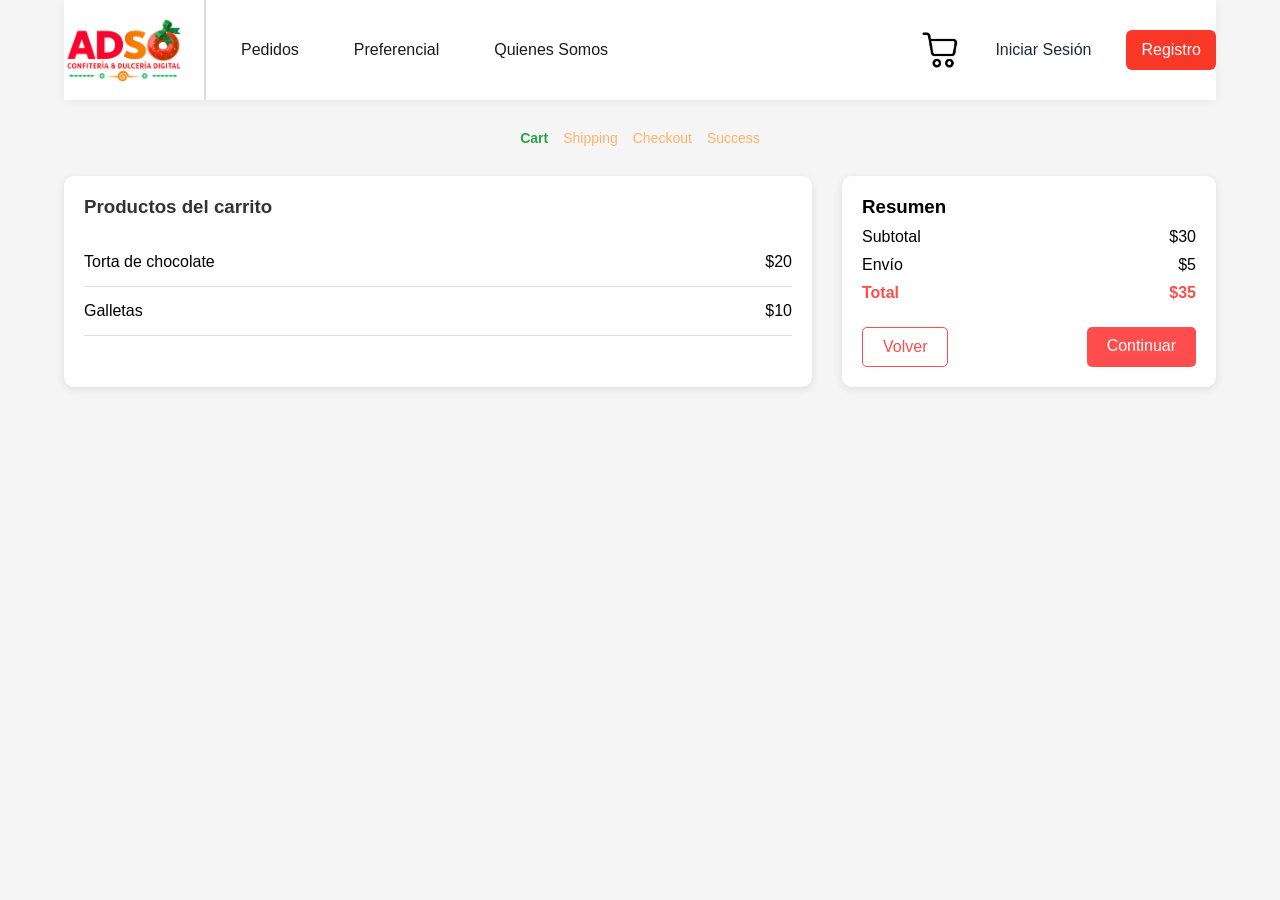
==== carrito.html @ fd770a29 "crear paginaas del carrito" ====
<!DOCTYPE html>
<html lang="es">
<head>
<meta charset="UTF-8">
<meta name="viewport" content="width=device-width, initial-scale=1.0">
<link rel="stylesheet" href="styles/styles.css">
<link rel="stylesheet" href="styles/carrito.css">
<title>Carrito</title>
</head>
<body>

<div class="container">

<header>
    <input type="checkbox" id="menu-toggle-checkbox" class="menu-toggle-checkbox">

    <div class="derecha header-left">
        <div class="logo">
            <a href="index.html"><img class="logo-img" src="./assets/logo sin fondo.png" alt="logo"></a>
        </div>
        <hr>
        <nav class="navegacion">
            <ul>
                <li class="activo"><a href="pedidos.html">Pedidos</a></li>
                <li class="activo"><a href="preferencial.html">Preferencial</a></li>
                <li class="activo"><a href="quienes-somos.html">Quienes Somos</a></li>
                <li class="mobile-only"><a href="inicio de session.html" class="sesion">Iniciar Sesión</a></li>
                <li class="mobile-only"><a href="registro.html" class="registro">Registro</a></li>
            </ul>
        </nav>
    </div>

    <div class="derecha header-right">
        <a href="carrito.html" class="carrito">
            <img class="carrito-img" src="./assets/dulceria/carro-de-la-compra 1.svg" alt="">
        </a>
        <a href="inicio de session.html" class="sesion desktop-only">Iniciar Sesión</a>
        <a href="registro.html" class="registro desktop-only">Registro</a>
        <label for="menu-toggle-checkbox" class="menu-toggle" aria-label="Abrir menú">
            <span class="bar"></span>
            <span class="bar"></span>
            <span class="bar"></span>
        </label>
    </div>
</header>

<div class="steps">
    <span class="step active">Cart</span>
    <span class="step">Shipping</span>
    <span class="step">Checkout</span>
    <span class="step">Success</span>
</div>

<div class="content">

<div class="left-box">
    <h3 class="section-title">Productos del carrito</h3>

    <div class="product">
        <span>Torta de chocolate</span>
        <span>$20</span>
    </div>

    <div class="product">
        <span>Galletas</span>
        <span>$10</span>
    </div>
</div>

<div class="right-box">
    <h3>Resumen</h3>

    <div class="summary">
        <p><span>Subtotal</span><span>$30</span></p>
        <p><span>Envío</span><span>$5</span></p>
        <p class="total"><span>Total</span><span>$35</span></p>
    </div>

    <div class="actions">
        <a href="index.html" class="btn back">Volver</a>
        <a href="compras.html" class="btn next">Continuar</a>
          
        
    </div>
</div>

</div>
</div>

</body>
</html>
---- styles/styles.css ----
:root {
    /* Paleta de colores armoniosa */
    --primary: #F93827;       /* Rojo vibrante confitería */
    --primary-hover: #e02f1f;
    --secondary: #16C47F;     /* Verde fresco */
    --secondary-hover: #12a369;
    --accent: #FF9D23;        /* Naranja cálido */
    --accent-hover: #e68a1d;
    --bg-main: #f8fafc;
    --bg-card: #ffffff;
    --text-main: #1e293b;     /* Slate 800 */
    --text-muted: #64748b;    /* Slate 500 */
    --border-color: #e2e8f0;
    
    /* Tipografías Premium */
    --font-heading: 'Outfit', sans-serif;
    --font-body: 'Inter', sans-serif;
    
    /* Sombras y transiciones */
    --shadow-sm: 0 1px 3px rgba(0,0,0,0.05), 0 1px 2px rgba(0,0,0,0.03);
    --shadow-md: 0 4px 6px -1px rgba(0,0,0,0.05), 0 2px 4px -1px rgba(0,0,0,0.03);
    --shadow-lg: 0 10px 15px -3px rgba(0,0,0,0.08), 0 4px 6px -2px rgba(0,0,0,0.04);
    --shadow-premium: 0 20px 25px -5px rgba(0, 0, 0, 0.05), 0 10px 10px -5px rgba(0, 0, 0, 0.02);
    --radius-sm: 6px;
    --radius-md: 10px;
    --radius-lg: 16px;
    --transition-smooth: all 0.3s cubic-bezier(0.4, 0, 0.2, 1);
}

* {
    margin: 0;
    padding: 0;
}

* {
    box-sizing: border-box;
    font-family: var(--font-body);
}

/*estilos generales del body*/
body {
    min-height: 100vh;
    background: #fff;
}

header {
    background: white;
    display: flex;
    justify-content: space-between;
    align-items: center;
    height: 100px;
    width: 100%;
    margin: 0;
    padding: 0 40px;
    box-shadow: 0 2px 10px rgba(0, 0, 0, 0.05);
    position: relative;
    top: 0;
    left: 0;
}

/*estilos para la parte derecha del header*/
.derecha {
    display: flex;
    align-items: center;
    gap: 20px;
}

/*estilos para la linea divisoria en la parte derecha del header*/
.derecha hr {
    height: 100px;
    border: 1px solid #ddd;
}

/*estilos para los enlaces en la parte derecha del header*/
.derecha a {
    text-decoration: none;
    color: #1a1a1a;
    font-weight: 400;
    font-size: 16px;
    height: 40px;
    display: flex;
    align-items: center;
}

.sesion {
    color: var(--text-main) !important;
    padding: 10px 15px;
    border-radius: var(--radius-sm);
    transition: var(--transition-smooth);
}

.sesion:hover {
    color: var(--secondary) !important;
    text-decoration: underline;
    text-decoration-color: var(--secondary);
}

/*estilos para el boton de registro*/
.registro {
    background: var(--primary);
    color: white !important;
    padding: 10px 15px;
    border-radius: var(--radius-sm);
    transition: var(--transition-smooth);
}

.registro:hover {
    background: var(--accent);
    transform: translateY(-1px);
    box-shadow: var(--shadow-sm);
}

/*estilos para la imagen del carrito de compras*/
.derecha a .carrito-img {
    width: 40px;
    height: 40px;
}

/*estilos para el contenedor del logo*/
.logo {
    width: 120px;
    max-width: 120px;
    height: auto;
}

/*estilos para la imagen del logo*/
.logo .logo-img {
    width: 100%;
    height: auto;
    display: block;
    object-fit: contain;
}

/*estilos para el contenedor de navegacion*/
nav ul {
    display: flex;
    list-style: none;
    gap: 20px;
}

.activo {
    padding: 5px 15px;
    border-radius: var(--radius-md);
    transition: var(--transition-smooth);
}

.activo:hover {
    background: var(--accent);
    text-decoration-color: var(--accent);
}

/*estilos para los enlaces de navegacion*/
nav a {
    text-decoration: none;
    color: var(--text-main);
    font-weight: 500;
    font-size: 16px;
    transition: var(--transition-smooth);
}

nav a:hover {
    color: var(--text-main);
}


/*estilos para el contenedor de categorias*/
.categoria {
    display: flex;
    width: 100%;
    justify-content: center;
    gap: 0;
}

/*estilos para los botones de categoria*/
.btn-categoria {
    flex: 1;
    text-align: center;
    text-decoration: none;
    color: #fff;
    font-size: 32px;
    font-weight: 700;
    font-family: var(--font-heading);
    padding: 24px;
    transition: var(--transition-smooth);
    position: relative;
    overflow: hidden;
}

/*estilos para la categoria de regal*/
.regalo {
    background: #ffffff;
    color: var(--secondary);
    /* border: 2px solid var(--secondary); */
}

.regalo:hover {
    background: var(--secondary);
    color: #ffffff;
}

/*estilos para la categoria de dulceria*/
.dulceria {
    background: var(--primary);
    color: #ffffff;
}

.dulceria:hover {
    background: var(--primary-hover);
}

/*estilos para el contenedor del banner*/
.slider {
    text-align: center;
    width: 100%;
    gap: 20px;
    overflow: hidden;
    position: relative;
}

.slides {
    display: flex;
    width: 300%;
    animation: rotar 18s ease-in-out infinite;
}

.slider img {
    width: 33.3333%;
    height: auto;
    max-height: 410px;
    display: block;
}

@keyframes rotar {
    0%, 28% {
        transform: translateX(0);
    }

    33%, 61% {
        transform: translateX(-33.3333%);
    }

    66%, 94% {
        transform: translateX(-66.6666%);
    }

    100% {
        transform: translateX(0);
    }
}
/*estilos para el titulo del banner*/
.slider h1 {
    color: #c2185b;
    margin-bottom: 10px;
}

/*estilos para la vitrina de productos y su contenedor principal*/
.vitrina-productos {
    display: flex;
    flex-wrap: wrap;
    gap: 20px;
    width: 100%;
    max-width: none;
    min-width: 0;
    margin: 0 auto;
    padding: 20px 40px;
    background: #fff;
    box-sizing: border-box;
}

.filtrado {
    flex: 0 0 280px;
}

.productos {
    flex: 1 1 0;
}

/*estilos para la barra lateral de filtros y el contenedor de filtrado*/
.barra-lateral-filtros,
.filtrado {
    width: auto;
    min-width: 280px;
    max-width: 280px;
    background-color: var(--bg-card);
    padding: 24px;
    border-radius: var(--radius-lg);
    box-shadow: var(--shadow-sm);
    border: 1px solid var(--border-color);
    transition: var(--transition-smooth);
}

/*estilos para cada seccion de filtros en la barra lateral*/
.seccion-filtro {
    margin-bottom: 20px;
}

.seccion-filtro:last-child {
    margin-bottom: 0;
}

/*estilos para el encabezado de cada seccion de filtros*/
.encabezado-filtro {
    display: flex;
    justify-content: space-between;
    align-items: center;
    margin-bottom: 15px;
    cursor: pointer;
    user-select: none;
    transition: var(--transition-smooth);
}

.encabezado-filtro:hover {
    color: var(--secondary);
}

/*estilos para el titulo de cada seccion de filtros*/
.encabezado-filtro h3 {
    font-family: var(--font-heading);
    font-size: 0.9rem;
    font-weight: 700;
    text-transform: uppercase;
    letter-spacing: 0.05em;
    color: var(--text-main);
    margin: 0;
    transition: var(--transition-smooth);
}

.encabezado-filtro:hover h3 {
    color: var(--secondary);
}

/*estilos para el icono de flecha en el encabezado de cada seccion de filtros*/
.icono-flecha {
    font-size: 0.9rem;
    color: var(--text-muted);
    transition: transform 0.3s cubic-bezier(0.4, 0, 0.2, 1);
}

/*estilos para el contenedor de cada seccion de filtros*/
.caja-busqueda {
    position: relative;
    margin-bottom: 18px;
    width: 100%;
}

/*estilos para la caja de busqueda en cada seccion de filtros*/
.caja-busqueda input {
    width: 100%;
    padding: 10px 38px 10px 14px;
    border: 1px solid var(--border-color);
    border-radius: var(--radius-md);
    background-color: var(--bg-main);
    font-size: 0.9rem;
    color: var(--text-main);
    outline: none;
    transition: var(--transition-smooth);
}

.caja-busqueda input:focus {
    border-color: var(--secondary);
    background-color: #ffffff;
    box-shadow: 0 0 0 3px rgba(22, 196, 127, 0.15);
}

/*estilos para el placeholder de la caja de busqueda*/
.caja-busqueda ::placeholder {
    color: var(--text-muted);
    opacity: 0.7;
}

/*estilos para el icono de busqueda dentro de la caja de busqueda*/
.icono-buscar {
    position: absolute;
    right: 12px;
    top: 50%;
    transform: translateY(-50%);
    width: 18px;
    height: 18px;
    color: var(--text-muted);
    pointer-events: none;
    transition: var(--transition-smooth);
    display: flex;
    align-items: center;
    justify-content: center;
}

.caja-busqueda input:focus ~ .icono-buscar {
    color: var(--secondary);
}

.search-svg {
    width: 100%;
    height: 100%;
    fill: currentColor;
}

/*estilos para la lista de filtros en cada seccion de filtros*/
.lista-filtros {
    list-style: none;
    padding: 0;
    margin: 0;
    display: flex;
    flex-direction: column;
    gap: 8px;
}

/*estilos para cada item de filtro en la lista*/
.lista-filtros li {
    margin-bottom: 0;
}

/*contenedor de cada filtro con radio button, punto de color y texto*/
.contenedor-radio {
    display: flex;
    align-items: center;
    width: 100%;
    padding: 8px 10px;
    border-radius: var(--radius-sm);
    cursor: pointer;
    font-size: 0.9rem;
    color: var(--text-main);
    user-select: none;
    transition: var(--transition-smooth);
}

.contenedor-radio:hover:not(.deshabilitado) {
    background-color: var(--bg-main);
    color: var(--secondary);
    transform: translateX(4px);
}

/*ocultar los radio buttons originales*/
.contenedor-radio input {
    display: none;
}

/*estilos para el punto de color en cada filtro*/
.punto-color {
    width: 12px;
    height: 12px;
    border-radius: 50%;
    margin-right: 12px;
    flex-shrink: 0;
    display: inline-block;
    transition: var(--transition-smooth);
    border: 2px solid transparent;
}

/*estilos de puntos de color para cada marca*/
.punto-todas { background-color: var(--secondary); }
.punto-colombina { background-color: #c4b5a4; }
.punto-jet { background-color: #bcaba0; }
.punto-yupis { background-color: #a3b8b0; }
.punto-ferrero { background-color: #c4b6a5; }
.punto-ramo { background-color: #cbb4b0; }

/*estilos para el texto de cada filtro*/
.texto-etiqueta {
    flex-grow: 1;
    display: flex;
    align-items: center;
    justify-content: space-between;
    font-weight: 500;
}

/*estilos para el contador de productos en cada filtro*/
.contador {
    background-color: var(--bg-main);
    color: var(--text-muted);
    font-size: 0.75rem;
    font-weight: 600;
    padding: 2px 8px;
    border-radius: 20px;
    transition: var(--transition-smooth);
    margin-left: 8px;
}

.contenedor-radio:hover:not(.deshabilitado) .contador {
    background-color: rgba(22, 196, 127, 0.1);
    color: var(--secondary);
}

/*estilos para el punto de color cuando el filtro esta seleccionado*/
.contenedor-radio input:checked + .punto-color {
    transform: scale(1.2);
    box-shadow: 0 0 0 2px var(--bg-card), 0 0 0 4px currentColor;
}

/*estilos para el contenedor del filtro cuando esta deshabilitado*/
.contenedor-radio.deshabilitado {
    color: var(--text-muted);
    opacity: 0.45;
    cursor: not-allowed;
}

/*estilos para el enlace de ver mas en cada seccion de filtros*/
.ver-mas {
    display: inline-block;
    font-size: 0.8rem;
    font-weight: 600;
    color: var(--text-muted);
    text-decoration: none;
    margin-top: 10px;
    padding-left: 10px;
    transition: var(--transition-smooth);
}

.ver-mas:hover {
    color: var(--secondary);
    text-decoration: underline;
}

/*estilos para la linea divisoria entre secciones de filtros*/
.linea-divisoria {
    border: 0;
    border-top: 1px solid var(--border-color);
    margin: 20px 0;
}

.contenedor-rango {
    padding: 8px 0;
    display: flex;
    flex-direction: column;
    gap: 12px;
}

/*estilos para el deslizador de rango de precio*/
.deslizador {
    -webkit-appearance: none;
    appearance: none;
    width: 100%;
    height: 6px;
    border-radius: 10px;
    background: var(--border-color);
    outline: none;
    cursor: pointer;
    transition: background 0.3s ease;
}

/*estilos para el color del fondo del deslizador segun el tema*/
.tema-verde .deslizador {
    background: linear-gradient(to right, var(--secondary) 0%, var(--secondary) 50%, var(--border-color) 50%, var(--border-color) 100%);
}

/*estilos para el color del fondo del deslizador segun el tema*/
.tema-naranja .deslizador {
    background: linear-gradient(to right, var(--accent) 0%, var(--accent) 50%, var(--border-color) 50%, var(--border-color) 100%);
}

/*estilos para el thumb del deslizador*/
.deslizador::-webkit-slider-thumb {
    -webkit-appearance: none;
    appearance: none;
    width: 18px;
    height: 18px;
    border-radius: 50%;
    border: 3px solid #ffffff;
    box-shadow: var(--shadow-md);
    cursor: pointer;
    transition: var(--transition-smooth);
}

/*estilos para el color del thumb del deslizador segun el tema*/
.tema-verde .deslizador::-webkit-slider-thumb {
    background-color: var(--secondary);
}

.tema-naranja .deslizador::-webkit-slider-thumb {
    background-color: var(--accent);
}

.deslizador::-webkit-slider-thumb:hover {
    transform: scale(1.25);
    box-shadow: var(--shadow-lg);
}

/*estilos para mostrar las etiquetas del rango de precio*/
.etiquetas-rango {
    display: flex;
    justify-content: space-between;
    align-items: center;
    font-size: 0.8rem;
    font-weight: 600;
    color: var(--text-muted);
}

/*estilos para mostrar el valor actual del rango de precio*/
.etiquetas-rango .valor-actual {
    font-size: 0.85rem;
    font-weight: 700;
    padding: 3px 10px;
    border-radius: 20px;
    box-shadow: var(--shadow-sm);
    transition: var(--transition-smooth);
}

/*estilos para el color del valor actual del rango de precio segun el tema*/
.tema-verde .valor-actual {
    background-color: rgba(22, 196, 127, 0.1);
    color: var(--secondary);
}

.tema-naranja .valor-actual {
    background-color: rgba(255, 157, 35, 0.1);
    color: var(--accent);
}

/*contenedor de productos en la vitrina*/
.productos {
    flex: 1;
    min-width: 0;
    width: 100%;
    display: grid;
    grid-template-columns: repeat(3, 1fr);
    gap: 20px;
    padding: 0;
    grid-auto-rows: auto;
    transition: all 0.3s ease;
}

.card-img {
    transition: all 0.3s ease;

}

.card {
    border: 1px solid var(--border-color);
    padding: 20px;
    text-align: center;
    border-radius: var(--radius-md);
    background: var(--bg-card);
    box-sizing: border-box;
    transition: var(--transition-smooth);
    box-shadow: var(--shadow-sm);
}

.card:hover {
    transform: translateY(-5px);
    box-shadow: var(--shadow-lg);
    border-color: var(--primary);
}

.card:hover .agregar-carrito {
    width: 120px;
}

/*contenedor de informacion y boton de agregar al carrito en cada producto*/
.card .items {
    display: flex;
    flex-direction: row;
    justify-content: space-between;
    font-family: 'inter', sans-serif;
}

/*contenedor del boton de agregar al carrito en cada producto*/
.items .agregar-carrito {
    display: flex;
    justify-content: center;
    align-items: center;
}

/*estilos del icono de agregar al carrito en cada producto*/
.items .agregar-carrito .icono {
    filter: brightness(0) invert(1);
    width: 32px;
    height: 32px;
}

/*contenedor de la parte superior de cada producto*/
.top {
    display: flex;
    flex-direction: column;
    align-items: start;
}

/* Contenedor de imágenes apiladas */
.imgs {
    position: relative;
    width: 100%;
    height: 150px;
    margin-bottom: 15px;
    display: flex;
    justify-content: center;
    align-items: center;
}

/*estilos de imagen del producto en cada tarjeta*/
.card .card-img,
.card .card-img-left,
.card .card-img-right {
    position: absolute;
    width: 100% !important;
    max-width: 100%;
    height: 100% !important;
    object-fit: contain;
    transition: var(--transition-smooth);
}

.card-img {
    z-index: 2;
}

.card-img-left {
    z-index: 1;
    opacity: 0;
    transform: translateX(0) scale(0.9) rotate(0deg);
}

.card-img-right {
    z-index: 1;
    opacity: 0;
    transform: translateX(0) scale(0.9) rotate(0deg);
}

/* Efecto hover: las imágenes de los lados se abren sutilmente por debajo */
.card:hover .card-img-left {
    opacity: 0.6;
    transform: translateX(-18px) translateY(2px) scale(0.92) rotate(-12deg);
}

.card:hover .card-img-right {
    opacity: 0.6;
    transform: translateX(18px) translateY(2px) scale(0.92) rotate(12deg);
}

.card:hover .card-img {
    transform: scale(1.05);
}

/*contenedor del pie de cada producto*/
.card-footer {
    display: flex;
    justify-content: space-between;
    align-items: flex-end;
    margin-top: 10px;
}

/*contenedor de informacion del producto*/
.card-info {
    display: flex;
    flex-direction: column;
    gap: 10px;
}

/*estilos del titulo del producto*/
.card-title {
    font-size: 20px;
    color: #333;
    font-weight: normal;
    margin: 0;
}

/*estilos del precio del producto*/
.card-price {
    font-size: 24px;
    font-weight: bold;
    color: #1a1a1a;
    margin: 0;
}

/*estilos del boton de agregar al carrito*/
.card .agregar-carrito {
    background: var(--secondary);
    color: white;
    border: none;
    width: 48px;
    height: 48px;
    border-radius: var(--radius-sm);
    cursor: pointer;
    display: flex;
    justify-content: center;
    align-items: center;
    transition: var(--transition-smooth);
}

/*efecto hover en boton de agregar al carrito*/
.card .agregar-carrito:hover {
    background: var(--secondary-hover);
}

/*estilos del icono de agregar al carrito*/
.card .agregar-carrito i {
    font-size: 20px;
}

/*estilos del contenedor de promocion*/
.promo {
    width: 100%;
    padding: 20px;
}

/*estilos de imagenes de promocion*/
.promo .promo-img {
    width: 100%;
    border-radius: 10px;
}

/*estilos del footer*/
footer {
    background: #f2f2f2;
    text-align: center;
    padding: 20px;
    margin-top: 20px;
}

/*estilos de la linea divisoria*/
hr {
    border: none;
    border: 1px solid #ce3d08;
    margin: 20px 0;
}

/*estilos del contenedor de videos de producto */
.video-radio {
    display: none !important;
}

.videos-producto {
    display: flex;
    width: 100%;
    justify-content: center;
    gap: 20px;
    padding: 20px 0;
}

.tarjeta-videos {
    width: 100%;
    aspect-ratio: 16 / 9;
    background-color: #000;
    box-shadow: var(--shadow-lg);
    overflow: hidden;
}

.tarjeta-videos video {
    display: none;
    width: 100%;
    height: 100%;
    object-fit: cover;
}

/* Conmutación de videos usando radio buttons */
#video-select-bombon:checked ~ .videos-producto #video-bombon,
#video-select-gomita:checked ~ .videos-producto #video-gomita,
#video-select-paleta:checked ~ .videos-producto #video-paleta {
    display: block;
}

/*estilos del contenedor de imagenes de video*/
.imagenes-de-video {
    display: flex;
    flex-direction: row;
    justify-content: center;
    gap: 20px;
    padding: 20px 40px;
}

.imagenes-de-video label {
    flex: 1;
    cursor: pointer;
    position: relative;
    display: block;
    overflow: hidden;
    border-radius: 24px;
}

/*estilos de imagenes de video*/
.imagenes-de-video label img {
    width: 100%;
    height: 250px;
    object-fit: cover;
    border-radius: 24px;
    transition: var(--transition-smooth);
}

.imagenes-de-video label:hover img {
    transform: scale(1.03);
}

/* Indicador de play (botón gris) */
.btn-play-indicator {
    position: absolute;
    bottom: 12px;
    right: 12px;
    background-color: rgba(50, 50, 50, 0.85); /* Gris oscuro neutro */
    color: #ffffff;
    width: 38px;
    height: 38px;
    border-radius: 50%;
    display: flex;
    align-items: center;
    justify-content: center;
    opacity: 0;
    transform: scale(0.7);
    pointer-events: none;
    transition: all 0.3s cubic-bezier(0.4, 0, 0.2, 1);
    box-shadow: 0 4px 10px rgba(0, 0, 0, 0.25);
    z-index: 10;
}

.btn-play-indicator .play-svg {
    width: 18px;
    height: 18px;
    fill: currentColor;
    margin-left: 2px; /* Ajuste visual para centrar el triángulo */
}

/* Indicador de título (texto blanco abajo centrado) */
.video-title-indicator {
    position: absolute;
    bottom: 16px;
    left: 50%;
    transform: translate(-50%, 10px) scale(0.9);
    color: #ffffff;
    font-family: var(--font-heading);
    font-size: 2.4rem;
    font-weight: 700;
    text-shadow: 0 2px 4px rgba(0, 0, 0, 0.6);
    opacity: 0;
    pointer-events: none;
    transition: all 0.3s cubic-bezier(0.4, 0, 0.2, 1);
    z-index: 10;
}

/* Mostrar indicador de play, título e imagen con sombra en la miniatura seleccionada */
#video-select-bombon:checked ~ .imagenes-de-video label[for="video-select-bombon"] .btn-play-indicator,
#video-select-gomita:checked ~ .imagenes-de-video label[for="video-select-gomita"] .btn-play-indicator,
#video-select-paleta:checked ~ .imagenes-de-video label[for="video-select-paleta"] .btn-play-indicator {
    opacity: 1;
    transform: scale(1);
}

#video-select-bombon:checked ~ .imagenes-de-video label[for="video-select-bombon"] .video-title-indicator,
#video-select-gomita:checked ~ .imagenes-de-video label[for="video-select-gomita"] .video-title-indicator,
#video-select-paleta:checked ~ .imagenes-de-video label[for="video-select-paleta"] .video-title-indicator {
    opacity: 1;
    transform: translate(-50%, 0) scale(1);
}

#video-select-bombon:checked ~ .imagenes-de-video label[for="video-select-bombon"] img,
#video-select-gomita:checked ~ .imagenes-de-video label[for="video-select-gomita"] img,
#video-select-paleta:checked ~ .imagenes-de-video label[for="video-select-paleta"] img {
    transform: scale(1.03);
    box-shadow: var(--shadow-md);
}

/*estilos generales para todo el sitio*/
* {
    margin: 0;
    padding: 0;
    box-sizing: border-box;
    font-family: 'Segoe UI', Tahoma, Geneva, Verdana, sans-serif;
}

/*estilos generales del body*/
body {
    background-color: #f4f6f9;
    display: block;
    padding: 0;
    margin: 0;
}

/*estilos del contenedor principal de productos*/
.product-container {
    background-color: var(--bg-card);
    width: auto;
    max-width: none;
    margin: 40px;
    border-radius: var(--radius-lg);
    box-shadow: var(--shadow-md);
    padding: 30px;
    border: 1px solid var(--border-color);
}

/*estilos de cada producto en la lista*/
.product-item {
    display: flex;
    align-items: center;
    padding: 20px 15px;
    border-bottom: 1px solid var(--border-color);
    transition: var(--transition-smooth);
}

.product-item:hover {
    background: #b3ecdb; /* Verde pastel suave */
    padding-left: 20px;
    padding-right: 20px;
    border-radius: var(--radius-md);
}

/* eliminar borde inferior del ultimo producto*/
.product-item:last-child {
    border-bottom: none;
}

/*estilos de imagen del producto*/
.product-img {
    width: 80px;
    height: 80px;
    object-fit: contain;
    margin-right: 20px;
    background: var(--bg-main);
    border-radius: var(--radius-sm);
    padding: 8px;
    border: 1px solid var(--border-color);
    transition: var(--transition-smooth);
}

.product-item:hover .product-img {
    transform: scale(1.05);
    border-color: var(--primary);
}

/*contenedor de detalles del producto*/
.product-details {
    flex-grow: 1;
}

/*estilos del titulo del producto*/
.product-title {
    font-size: 1.15rem;
    font-weight: 700;
    color: var(--text-main);
    margin-bottom: 4px;
    font-family: var(--font-heading);
}

/*estilos de informacion adicional del producto*/
.product-info {
    font-size: 0.9rem;
    color: var(--text-muted);
    margin-bottom: 2px;
}

/*estilos del precio por unidad*/
.price-per-unit {
    margin-top: 4px;
}

/*contenedor de acciones del producto*/
.product-actions {
    display: flex;
    flex-direction: column;
    align-items: flex-end;
    justify-content: space-between;
    height: 80px;
}

/*estilos del precio del producto*/
.product-price {
    font-size: 1.25rem;
    font-weight: 500;
    color: var(--text-main);
}

/*estilos del boton de comprar*/
.btn-buy {
    background-color: #d6d6d6; /* Negro neutro */
    color: rgb(56, 56, 56);
    border: none;
    padding: 8px 18px;
    border-radius: var(--radius-sm);
    font-size: 0.9rem;
    font-weight: 600;
    cursor: pointer;
    display: flex;
    align-items: center;
    gap: 8px;
    transition: var(--transition-smooth);
}

/*efecto hover en boton de comprar*/
.btn-buy:hover {
    background-color: #c5c5c5; /* Gris oscuro neutro */
    transform: translateX(3px);
}

.btn-buy .arrow {
    transition: transform 0.2s ease;
}

.btn-buy:hover .arrow {
    transform: translateX(2px);
}

/*estilos de la flecha del boton de scroll top*/
.arrow {
    font-size: 1.1rem;
    line-height: 1;
}

/*estilos de la linea divisoria*/
hr {
    border: none;
    border: 1px solid #ce3d08;
    margin: 20px 0;
}

/*estilos del footer*/
.main-footer {
    background-color: #ffffff;
    padding: 60px 40px 30px 40px;
    font-family: 'Segoe UI', Roboto, sans-serif;
    border-top: 1px solid #f0f0f0;
    position: relative;
    display: flex;
    flex-direction: row;
}

/*contenedor del footer*/
.footer-container {
    display: grid;
    grid-template-columns: repeat(7, 1fr);
    gap: 40px;
    width: 100%;
    max-width: none;
    margin: 0;
}

/*estilos de columnas del footer*/
.footer-column {
    display: flex;
    flex-direction: column;
}

/*imagen del logo*/
.footer-logo img {
    width: 100%;
    max-width: 180px;
    height: auto;
}

.footer-map {
    grid-column: span 3;
}

/*mapa de ubicacion*/
.footer-map img {
    width: 100%;
    height: 300px;
    object-fit: cover;
    border-radius: var(--radius-md);
    box-shadow: var(--shadow-sm);
}

/*informacion de contacto*/
.footer-info {
    align-items: flex-start;
    grid-column: span 2;
    margin-left: 10%;
}

/*informacion de contacto*/
.footer-nav ul {
    display: block;
    list-style: none;
    padding: 0;
    margin: 0 0 25px 0;
}

/*enlaces de contacto*/
.footer-nav li {
    display: block;
    margin-bottom: 12px;
}

/*estilos de enlaces de contacto*/
.footer-nav a {
    text-decoration: none;
    color: #555555;
    font-size: 1rem;
    transition: var(--transition-smooth);
    display: inline-block;
}

/*efecto hover en enlaces de contacto*/
.footer-nav a:hover {
    color: #000000;
    transform: translateX(4px);
}

/*estilos de redes sociales*/
.footer-socials {
    display: flex;
    gap: 12px;
    margin-bottom: 25px;
}

/*estilos de iconos de redes sociales*/
.social-icon img {
    width: 36px;
    height: 36px;
    object-fit: contain;
    transition: var(--transition-smooth);
}

/*efecto hover en iconos de redes sociales*/
.social-icon:hover img {
    transform: translateY(-4px) scale(1.1);
}

/*estilos de copyright*/
.footer-copyright {
    font-size: 0.88rem;
    color: #777777;
}

/*estilos del boton de scroll top*/
.btn-scroll-top {
    width: 60px;
    height: 60px;
    background-color: var(--secondary);
    border-radius: 50%;
    display: flex;
    justify-content: center;
    align-items: center;
    box-shadow: var(--shadow-md);
    text-decoration: none;
    transition: var(--transition-smooth);
    margin-left: auto;
    align-self: flex-end;
}

/*efecto hover en boton de scroll top*/
.btn-scroll-top:hover {
    background-color: var(--secondary-hover);
    transform: translateY(-5px);
    box-shadow: var(--shadow-lg);
}

/*estilos de la flecha del boton de scroll top*/
.arrow-up {
    color: #ffffff;
    font-size: 1.6rem;
    font-weight: bold;
}

/*estilos globales para imágenes fluidas y tarjetas móviles*/
.card-img {
    width: 100% !important;
    height: 150px !important;
    object-fit: contain;
}

.img-video {
    width: 100%;
    height: 200px;
    object-fit: cover;
    border-radius: 10px;
}

.mobile-only {
    display: none !important;
}

.menu-toggle-checkbox,
.filter-checkbox {
    display: none !important;
}

.menu-toggle {
    display: none;
}

/*estilos responsivos para pantallas pequeñas*/
@media (max-width: 1024px) {
    /* Liberar ancho en cabecera */
    header {
        padding: 0 20px;
    }
    
    .derecha {
        gap: 15px;
    }
    
    nav ul {
        gap: 15px;
    }
    
    .sesion, .registro {
        padding: 8px 12px;
        font-size: 15px;
    }

    /* Liberar ancho en vitrina */
    .vitrina-productos {
        padding: 20px 15px;
        gap: 15px;
    }

    /* Reducir aside para dar más espacio a productos */
    .filtrado {
        flex: 0 0 156px;
        min-width: 240px;
        max-width: 240px;
        padding: 16px;
    }

    /* Productos en dos columnas */
    .productos {
        grid-template-columns: repeat(2, 1fr);
        gap: 15px;
    }

    /* Ajustar tamaño de tarjetas e imágenes */
    .card {
        padding: 15px;
    }

    .imgs {
        height: 130px;
    }

    .card-img,
    .card-img-left,
    .card-img-right {
        height: 130px !important;
    }

    /* Ajustar miniaturas de video */
    .videos-producto {
        padding: 20px 15px;
    }

    .imagenes-de-video {
        padding: 20px 15px;
        gap: 12px;
    }

    .imagenes-de-video label {
        max-width: 220px;
    }

    .imagenes-de-video label img {
        height: 120px;
    }

    /* Footer adaptado */
    .footer-container {
        grid-template-columns: 1fr;
        gap: 30px;
        text-align: center;
    }
    
    .footer-column {
        align-items: center;
    }
    
    .footer-map {
        grid-column: span 1;
    }
    
    .footer-info {
        grid-column: span 1;
        margin-left: 0;
        align-items: center;
    }
    
    .footer-socials {
        justify-content: center;
    }
}

@media (max-width: 768px) {
    header {
        height: auto;
        padding: 15px 20px;
        flex-wrap: nowrap;
        justify-content: space-between;
    }
    
    .header-left {
        width: auto;
    }
    
    .header-left hr {
        display: none;
    }
    
    .logo {
        width: 100px;
        height: 50px;
    }
    
    .desktop-only {
        display: none !important;
    }
    
    .mobile-only {
        display: block !important;
    }
    
    .menu-toggle {
        display: flex;
        flex-direction: column;
        justify-content: space-between;
        width: 26px;
        height: 18px;
        background: transparent;
        border: none;
        cursor: pointer;
        padding: 0;
        z-index: 1001;
    }
    
    .menu-toggle .bar {
        width: 100%;
        height: 3px;
        background-color: #1a1a1a;
        border-radius: 2px;
        transition: all 0.3s ease;
    }
    
    /* Animación del botón hamburguesa usando el checkbox hack */
    .menu-toggle-checkbox:checked ~ .header-right .menu-toggle .bar:nth-child(1) {
        transform: translateY(7px) rotate(45deg);
    }
    
    .menu-toggle-checkbox:checked ~ .header-right .menu-toggle .bar:nth-child(2) {
        opacity: 0;
    }
    
    .menu-toggle-checkbox:checked ~ .header-right .menu-toggle .bar:nth-child(3) {
        transform: translateY(-8px) rotate(-45deg);
    }
    
    /* Menú de navegación desplegable móvil */
    .navegacion {
        position: absolute;
        top: 100%;
        left: 0;
        width: 100%;
        background: #ffffff;
        box-shadow: 0 10px 15px rgba(0, 0, 0, 0.05);
        display: none;
        padding: 20px;
        z-index: 1000;
        border-top: 1px solid #eee;
    }
    
    /* Mostrar navegación desplegable al marcar el checkbox */
    .menu-toggle-checkbox:checked ~ .header-left .navegacion {
        display: block !important;
        animation: slideDown 0.3s ease forwards;
    }
    
    nav ul {
        flex-direction: column;
        align-items: stretch;
        gap: 15px;
        width: 100%;
    }
    
    nav ul li {
        width: 100%;
        text-align: center;
        padding: 0;
    }
    
    nav ul li a {
        display: block;
        padding: 8px;
        font-size: 18px;
        width: 100%;
    }
    
    .mobile-only .sesion {
        border: 1px solid #ddd;
        border-radius: 5px;
        padding: 10px;
        justify-content: center;
        margin-top: 10px;
    }
    
    .mobile-only .registro {
        background: #F93827;
        color: white !important;
        border-radius: 5px;
        padding: 10px;
        justify-content: center;
        margin-top: 10px;
    }
    
    /* Categorías */
    .btn-categoria {
        font-size: 20px;
        padding: 12px 10px;
    }

    /* Vitrina y Filtros */
    .vitrina-productos {
        flex-direction: column;
        padding: 15px;
    }
    
    .filtrado {
        width: 100%;
        max-width: 100%;
        min-width: 100%;
        border: none;
        box-shadow: none;
        background-color: transparent;
        padding: 10px 0;
    }
    
    /* Filtros Colapsables usando el checkbox hack */
    .seccion-filtro .filter-content {
        display: none;
    }
    
    .seccion-filtro .icono-flecha {
        display: inline-block;
        transform: rotate(-90deg);
        transition: transform 0.3s ease;
    }
    
    /* Expandir contenido al marcar el checkbox */
    .filter-checkbox:checked ~ .filter-content {
        display: block !important;
    }
    
    /* Rotar la flecha al marcar el checkbox */
    .filter-checkbox:checked ~ .encabezado-filtro .icono-flecha {
        transform: rotate(0deg);
    }
    
    .linea-divisoria {
        margin: 10px 0;
    }
    
    /* Contenedor de Videos */
    .imagenes-de-video {
        flex-direction: column;
        align-items: center;
        padding: 20px;
        gap: 15px;
    }
    
    .imagenes-de-video label {
        width: 100%;
        max-width: 400px;
    }
    
    .imagenes-de-video label img {
        width: 100%;
        max-width: 100%;
        height: 180px;
    }
    
    /* Lista de Productos */
    .product-container {
        margin: 20px auto;
        padding: 16px;
        border-radius: var(--radius-md);
        box-shadow: none;
        border-left: none;
        border-right: none;
    }

    .product-item {
        flex-direction: row;
        align-items: center;
        justify-content: space-between;
        padding: 16px 8px;
        gap: 12px;
        text-align: left;
    }
    
    .product-item:hover {
        padding-left: 8px;
        padding-right: 8px;
        background: transparent;
    }
    
    .product-img {
        width: 70px;
        height: 70px;
        margin-right: 10px;
        padding: 6px;
    }
    
    .product-details {
        flex: 1;
        min-width: 0;
    }
    
    .product-title {
        font-size: 0.95rem;
        font-weight: 700;
        margin-bottom: 2px;
    }
    
    .product-info {
        font-size: 0.8rem;
        margin-bottom: 1px;
    }
    
    .product-actions {
        height: auto;
        align-items: flex-end;
        justify-content: center;
        gap: 6px;
    }
    
    .product-price {
        font-size: 1.05rem;
    }
    
    .btn-buy {
        padding: 6px 12px;
        font-size: 0.8rem;
        gap: 4px;
    }
    
    .btn-buy:hover {
        transform: none;
    }
    
    .btn-buy:hover .arrow {
        transform: none;
    }
    
    .main-footer {
        padding: 40px 20px 20px 20px;
    }
    
    .footer-map img {
        height: 200px;
    }
}

@media (max-width: 480px) {
    .productos {
        grid-template-columns: 1fr;
    }
}

@keyframes slideDown {
    from {
        opacity: 0;
        transform: translateY(-10px);
    }
    to {
        opacity: 1;
        transform: translateY(0);
    }
}
---- styles/carrito.css ----
*{
    margin:0;
    padding:0;
    box-sizing:border-box;
    font-family:Arial, Helvetica, sans-serif;
}

body{
    background:#f5f5f5;
}

.container{
    width:90%;
    max-width:1200px;
    margin:auto;
}

header{
    display:flex;
    justify-content:space-between;
    align-items:center;
    padding:20px 0;
}

.logo{
    font-size:24px;
    font-weight:bold;
    color:#ff4d4d;
}

nav ul{
    display:flex;
    gap:25px;
    list-style:none;
}

nav a{
    text-decoration:none;
    color:#555;
}

.cart-icon{
    display:flex;
    gap:10px;
    align-items:center;
}

.login-btn{
    background:#ff4d4d;
    color:white;
    border:none;
    padding:8px 15px;
    border-radius:5px;
    cursor:pointer;
}

.steps{
    display:flex;
    justify-content:center;
    gap:15px;
    margin:30px 0;
    flex-wrap:wrap;
}

.step{
    color:#ffb366;
    font-size:14px;
}

.step.active{
    color:#28a745;
    font-weight:bold;
}

.content{
    display:grid;
    grid-template-columns:2fr 1fr;
    gap:30px;
}

.left-box,
.right-box{
    background:white;
    padding:20px;
    border-radius:10px;
    box-shadow:0 2px 8px rgba(0,0,0,.1);
}

.section-title{
    margin-bottom:20px;
    color:#333;
}

.product{
    display:flex;
    justify-content:space-between;
    padding:15px 0;
    border-bottom:1px solid #ddd;
}

.summary p{
    display:flex;
    justify-content:space-between;
    margin:10px 0;
}

.total{
    color:#ff4d4d;
    font-weight:bold;
}

.actions{
    display:flex;
    justify-content:space-between;
    margin-top:25px;
}

.btn{
    padding:10px 20px;
    border:none;
    border-radius:5px;
    cursor:pointer;
    text-decoration:none;
}

.back{
    border:1px solid #ff4d4d;
    color:#ff4d4d;
    background:white;
}

.next{
    background:#ff4d4d;
    color:white;
}

.form-group{
    margin-bottom:15px;
}

.form-group input{
    width:100%;
    padding:12px;
    border:1px solid #ddd;
    border-radius:5px;
}

.success-box{
    max-width:400px;
    margin:100px auto;
    background:white;
    padding:40px;
    border-radius:10px;
    text-align:center;
    box-shadow:0 2px 10px rgba(0,0,0,.1);
}

.success-box h2{
    margin-bottom:15px;
}

.success-btn{
    margin-top:20px;
    display:inline-block;
    background:#28a745;
    color:white;
    padding:12px 25px;
    text-decoration:none;
    border-radius:5px;
}

@media(max-width:768px){

    .content{
        grid-template-columns:1fr;
    }

    nav ul{
        gap:10px;
        font-size:14px;
    }

    .steps{
        gap:8px;
    }
}
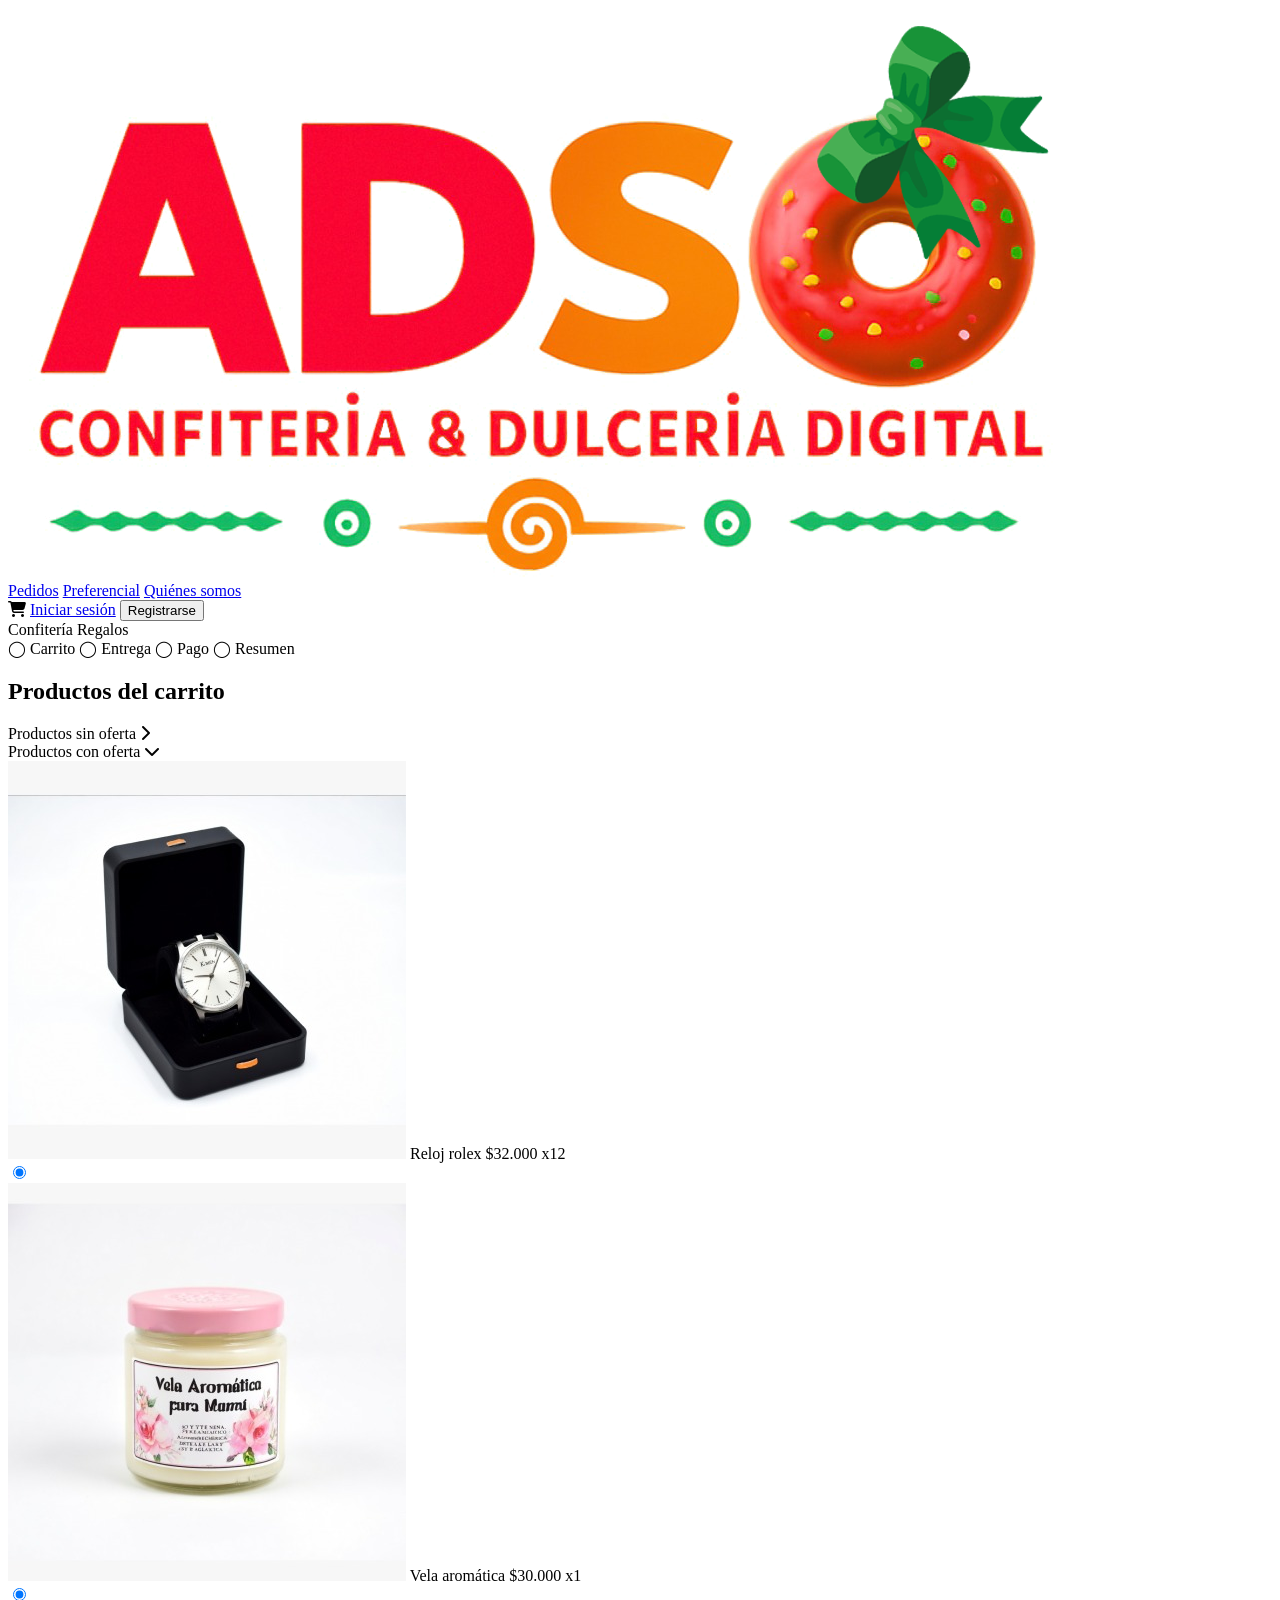
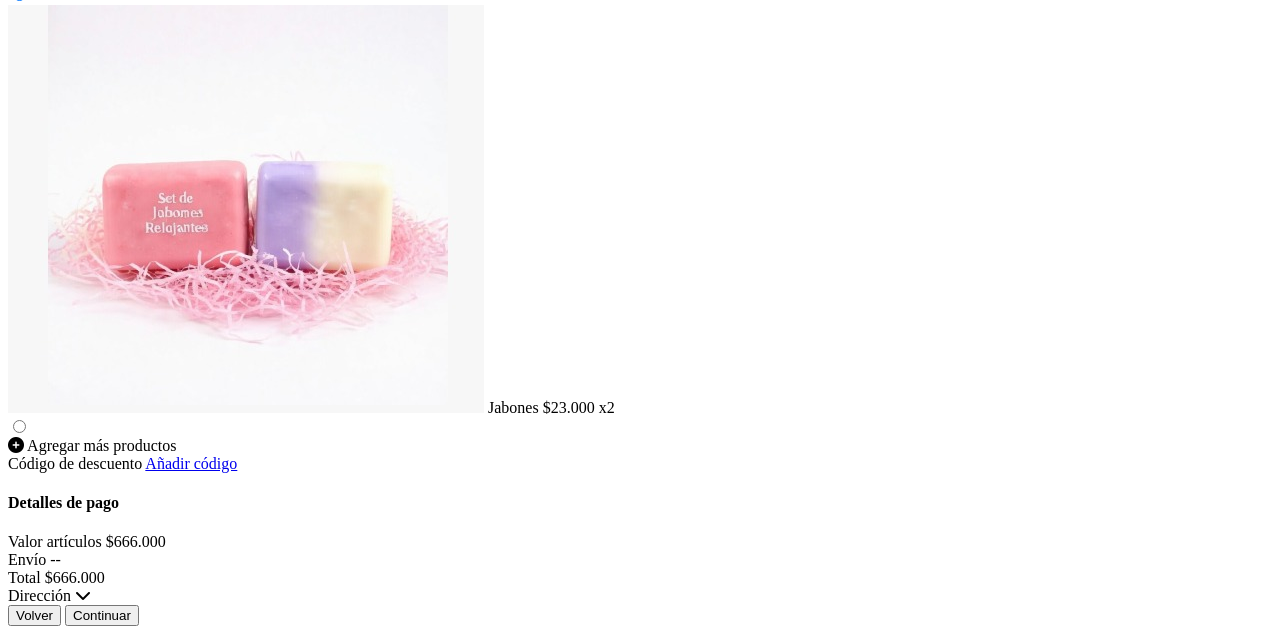
==== commit 04e59cc2: "correcion de paginas" ====
--- a/carrito.html
+++ b/carrito.html
@@ -1,91 +1,151 @@
 <!DOCTYPE html>
 <html lang="es">
 <head>
-<meta charset="UTF-8">
-<meta name="viewport" content="width=device-width, initial-scale=1.0">
-<link rel="stylesheet" href="styles/styles.css">
-<link rel="stylesheet" href="styles/carrito.css">
-<title>Carrito</title>
+    <meta charset="UTF-8">
+    <meta name="viewport" content="width=device-width, initial-scale=1.0">
+    <title>Carrito</title>
+    <link rel="stylesheet" href="carrito.css">
+    <link rel="stylesheet"
+        href="https://cdnjs.cloudflare.com/ajax/libs/font-awesome/6.5.1/css/all.min.css">
 </head>
 <body>
 
-<div class="container">
+    <!-- Header -->
+    <header>
+        <div class="logo">
+            <img src="./assets/logo sin fondo.png" alt="Logo">
+        </div>
 
-<header>
-    <input type="checkbox" id="menu-toggle-checkbox" class="menu-toggle-checkbox">
+        <nav>
+            <a href="#">Pedidos</a>
+            <a href="#">Preferencial</a>
+            <a href="#">Quiénes somos</a>
+        </nav>
 
-    <div class="derecha header-left">
-        <div class="logo">
-            <a href="index.html"><img class="logo-img" src="./assets/logo sin fondo.png" alt="logo"></a>
+        <div class="usuario">
+            <i class="fas fa-shopping-cart"></i>
+            <a href="inicio de session.html">Iniciar sesión</a>
+            <button>Registrarse</button>
         </div>
-        <hr>
-        <nav class="navegacion">
-            <ul>
-                <li class="activo"><a href="pedidos.html">Pedidos</a></li>
-                <li class="activo"><a href="preferencial.html">Preferencial</a></li>
-                <li class="activo"><a href="quienes-somos.html">Quienes Somos</a></li>
-                <li class="mobile-only"><a href="inicio de session.html" class="sesion">Iniciar Sesión</a></li>
-                <li class="mobile-only"><a href="registro.html" class="registro">Registro</a></li>
-            </ul>
-        </nav>
-    </div>
+    </header>
 
-    <div class="derecha header-right">
-        <a href="carrito.html" class="carrito">
-            <img class="carrito-img" src="./assets/dulceria/carro-de-la-compra 1.svg" alt="">
-        </a>
-        <a href="inicio de session.html" class="sesion desktop-only">Iniciar Sesión</a>
-        <a href="registro.html" class="registro desktop-only">Registro</a>
-        <label for="menu-toggle-checkbox" class="menu-toggle" aria-label="Abrir menú">
-            <span class="bar"></span>
-            <span class="bar"></span>
-            <span class="bar"></span>
-        </label>
-    </div>
-</header>
+    <!-- Categorías -->
+    <section class="categorias">
+        <span class="confiteria">Confitería</span>
+        <span class="regalos">Regalos</span>
+    </section>
 
-<div class="steps">
-    <span class="step active">Cart</span>
-    <span class="step">Shipping</span>
-    <span class="step">Checkout</span>
-    <span class="step">Success</span>
-</div>
+    <!-- Pasos -->
+    <section class="pasos">
+        <span>◯ Carrito</span>
+        <span class="activo">◯ Entrega</span>
+        <span>◯ Pago</span>
+        <span>◯ Resumen</span>
+    </section>
 
-<div class="content">
+    <!-- Contenido -->
+    <main class="contenedor">
 
-<div class="left-box">
-    <h3 class="section-title">Productos del carrito</h3>
+        <!-- Izquierda -->
+        <section class="productos">
 
-    <div class="product">
-        <span>Torta de chocolate</span>
-        <span>$20</span>
-    </div>
+            <h2>Productos del carrito</h2>
 
-    <div class="product">
-        <span>Galletas</span>
-        <span>$10</span>
-    </div>
-</div>
+            <div class="acordeon">
+                <div class="titulo">
+                    Productos sin oferta
+                    <i class="fas fa-chevron-right"></i>
+                </div>
+            </div>
 
-<div class="right-box">
-    <h3>Resumen</h3>
+            <div class="acordeon">
+                <div class="titulo">
+                    Productos con oferta
+                    <i class="fas fa-chevron-down"></i>
+                </div>
+            </div>
 
-    <div class="summary">
-        <p><span>Subtotal</span><span>$30</span></p>
-        <p><span>Envío</span><span>$5</span></p>
-        <p class="total"><span>Total</span><span>$35</span></p>
-    </div>
+            <div class="lista-productos">
 
-    <div class="actions">
-        <a href="index.html" class="btn back">Volver</a>
-        <a href="compras.html" class="btn next">Continuar</a>
-          
-        
-    </div>
-</div>
+                <div class="producto">
+                    <div class="info">
+                        <img src="assets/carrito/reloj.png" alt="reloj">
+                        <span>Reloj rolex</span>
+                        <span>$32.000</span>
+                        <span>x12</span>
+                    </div>
+                    <input type="radio" checked>
+                </div>
 
-</div>
-</div>
+                <div class="producto">
+                    <div class="info">
+                        <img src="assets/carrito/vela.png"alt="vela">
+                        <span>Vela aromática</span>
+                        <span>$30.000</span>
+                        <span>x1</span>
+                    </div>
+                    <input type="radio" checked>
+                </div>
+
+                <div class="producto">
+                    <div class="info">
+                        <img src="assets/carrito/jabones.png" alt="jabones">
+                        <span>Jabones</span>
+                        <span>$23.000</span>
+                        <span>x2</span>
+                    </div>
+                    <input type="radio">
+                </div>
+
+                <div class="agregar">
+                    <i class="fas fa-plus-circle"></i>
+                    Agregar más productos
+                </div>
+
+            </div>
+
+        </section>
+
+        <!-- Derecha -->
+        <aside class="resumen">
+
+            <div class="descuento">
+                <span>Código de descuento</span>
+                <a href="#">Añadir código</a>
+            </div>
+
+            <div class="detalle">
+                <h4>Detalles de pago</h4>
+
+                <div class="fila">
+                    <span>Valor artículos</span>
+                    <span>$666.000</span>
+                </div>
+
+                <div class="fila">
+                    <span>Envío</span>
+                    <span>--</span>
+                </div>
+
+                <div class="fila total">
+                    <span>Total</span>
+                    <span>$666.000</span>
+                </div>
+            </div>
+
+            <div class="direccion">
+                <span>Dirección</span>
+                <i class="fas fa-chevron-down"></i>
+            </div>
+
+            <div class="botones">
+                <button class="volver">Volver</button>
+                <button class="continuar">Continuar</button>
+            </div>
+
+        </aside>
+
+    </main>
 
 </body>
 </html>
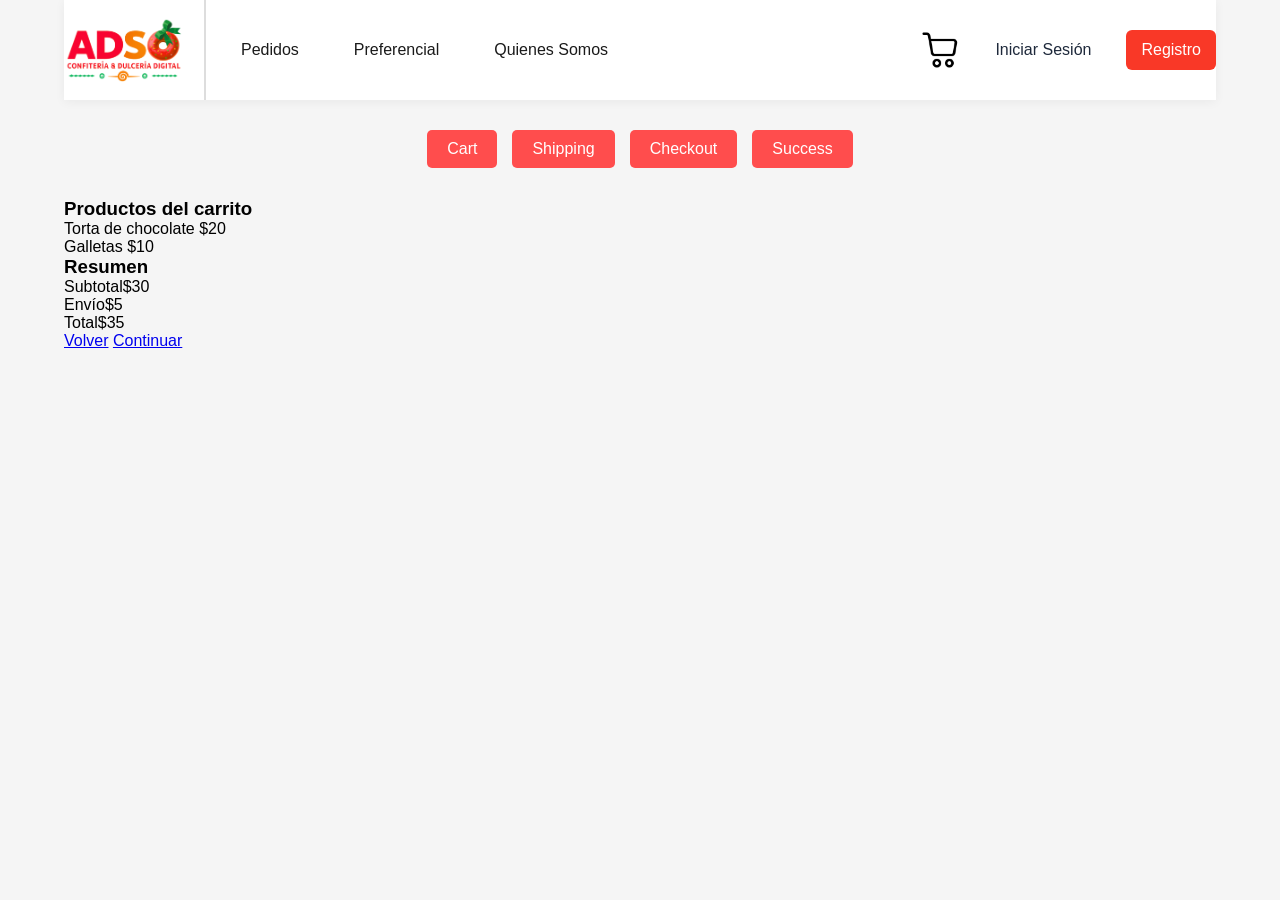
==== commit 4388613e: "reorganizando" ====
--- a/carrito.html
+++ b/carrito.html
@@ -1,151 +1,89 @@
 <!DOCTYPE html>
 <html lang="es">
 <head>
-    <meta charset="UTF-8">
-    <meta name="viewport" content="width=device-width, initial-scale=1.0">
-    <title>Carrito</title>
-    <link rel="stylesheet" href="carrito.css">
-    <link rel="stylesheet"
-        href="https://cdnjs.cloudflare.com/ajax/libs/font-awesome/6.5.1/css/all.min.css">
+<meta charset="UTF-8">
+<meta name="viewport" content="width=device-width, initial-scale=1.0">
+<link rel="stylesheet" href="styles/styles.css">
+<link rel="stylesheet" href="styles/compras.css">
+<title>Carrito</title>
 </head>
 <body>
 
-    <!-- Header -->
-    <header>
+<div class="container">
+
+<header>
+    <input type="checkbox" id="menu-toggle-checkbox" class="menu-toggle-checkbox">
+
+    <div class="derecha header-left">
         <div class="logo">
-            <img src="./assets/logo sin fondo.png" alt="Logo">
+            <a href="index.html"><img class="logo-img" src="./assets/logo sin fondo.png" alt="logo"></a>
         </div>
+        <hr>
+        <nav class="navegacion">
+            <ul>
+                <li class="activo"><a href="pedidos.html">Pedidos</a></li>
+                <li class="activo"><a href="preferencial.html">Preferencial</a></li>
+                <li class="activo"><a href="quienes-somos.html">Quienes Somos</a></li>
+                <li class="mobile-only"><a href="inicio de session.html" class="sesion">Iniciar Sesión</a></li>
+                <li class="mobile-only"><a href="registro.html" class="registro">Registro</a></li>
+            </ul>
+        </nav>
+    </div>
 
-        <nav>
-            <a href="#">Pedidos</a>
-            <a href="#">Preferencial</a>
-            <a href="#">Quiénes somos</a>
-        </nav>
+    <div class="derecha header-right">
+        <a href="carrito.html" class="carrito">
+            <img class="carrito-img" src="./assets/dulceria/carro-de-la-compra 1.svg" alt="">
+        </a>
+        <a href="inicio de session.html" class="sesion desktop-only">Iniciar Sesión</a>
+        <a href="registro.html" class="registro desktop-only">Registro</a>
+        <label for="menu-toggle-checkbox" class="menu-toggle" aria-label="Abrir menú">
+            <span class="bar"></span>
+            <span class="bar"></span>
+            <span class="bar"></span>
+        </label>
+    </div>
+</header>
 
-        <div class="usuario">
-            <i class="fas fa-shopping-cart"></i>
-            <a href="inicio de session.html">Iniciar sesión</a>
-            <button>Registrarse</button>
-        </div>
-    </header>
+<div class="steps">
+    <span class="step active">Cart</span>
+    <span class="step">Shipping</span>
+    <span class="step">Checkout</span>
+    <span class="step">Success</span>
+</div>
 
-    <!-- Categorías -->
-    <section class="categorias">
-        <span class="confiteria">Confitería</span>
-        <span class="regalos">Regalos</span>
-    </section>
+<div class="contenido">
 
-    <!-- Pasos -->
-    <section class="pasos">
-        <span>◯ Carrito</span>
-        <span class="activo">◯ Entrega</span>
-        <span>◯ Pago</span>
-        <span>◯ Resumen</span>
-    </section>
+<div class="left-box">
+    <h3 class="titulo">Productos del carrito</h3>
 
-    <!-- Contenido -->
-    <main class="contenedor">
+    <div class="producto">
+        <span>Torta de chocolate</span>
+        <span>$20</span>
+    </div>
 
-        <!-- Izquierda -->
-        <section class="productos">
+    <div class="producto">
+        <span>Galletas</span>
+        <span>$10</span>
+    </div>
+</div>
 
-            <h2>Productos del carrito</h2>
+<div class="right-box">
+    <h3>Resumen</h3>
 
-            <div class="acordeon">
-                <div class="titulo">
-                    Productos sin oferta
-                    <i class="fas fa-chevron-right"></i>
-                </div>
-            </div>
+    <div class="summary">
+        <p><span>Subtotal</span><span>$30</span></p>
+        <p><span>Envío</span><span>$5</span></p>
+        <p class="total"><span>Total</span><span>$35</span></p>
+    </div>
 
-            <div class="acordeon">
-                <div class="titulo">
-                    Productos con oferta
-                    <i class="fas fa-chevron-down"></i>
-                </div>
-            </div>
+    <div class="actions">
+        <a href="#" class="btn back">Volver</a>
+        <a href="shipping.html" class="btn next">Continuar</a>
+    </div>
+</div>
 
-            <div class="lista-productos">
-
-                <div class="producto">
-                    <div class="info">
-                        <img src="assets/carrito/reloj.png" alt="reloj">
-                        <span>Reloj rolex</span>
-                        <span>$32.000</span>
-                        <span>x12</span>
-                    </div>
-                    <input type="radio" checked>
-                </div>
-
-                <div class="producto">
-                    <div class="info">
-                        <img src="assets/carrito/vela.png"alt="vela">
-                        <span>Vela aromática</span>
-                        <span>$30.000</span>
-                        <span>x1</span>
-                    </div>
-                    <input type="radio" checked>
-                </div>
-
-                <div class="producto">
-                    <div class="info">
-                        <img src="assets/carrito/jabones.png" alt="jabones">
-                        <span>Jabones</span>
-                        <span>$23.000</span>
-                        <span>x2</span>
-                    </div>
-                    <input type="radio">
-                </div>
-
-                <div class="agregar">
-                    <i class="fas fa-plus-circle"></i>
-                    Agregar más productos
-                </div>
-
-            </div>
-
-        </section>
-
-        <!-- Derecha -->
-        <aside class="resumen">
-
-            <div class="descuento">
-                <span>Código de descuento</span>
-                <a href="#">Añadir código</a>
-            </div>
-
-            <div class="detalle">
-                <h4>Detalles de pago</h4>
-
-                <div class="fila">
-                    <span>Valor artículos</span>
-                    <span>$666.000</span>
-                </div>
-
-                <div class="fila">
-                    <span>Envío</span>
-                    <span>--</span>
-                </div>
-
-                <div class="fila total">
-                    <span>Total</span>
-                    <span>$666.000</span>
-                </div>
-            </div>
-
-            <div class="direccion">
-                <span>Dirección</span>
-                <i class="fas fa-chevron-down"></i>
-            </div>
-
-            <div class="botones">
-                <button class="volver">Volver</button>
-                <button class="continuar">Continuar</button>
-            </div>
-
-        </aside>
-
-    </main>
+</div>
+</div>
 
 </body>
 </html>
--- a/styles/styles.css
+++ b/styles/styles.css
@@ -0,0 +1,1652 @@
+:root {
+    /* Paleta de colores armoniosa */
+    --primary: #F93827;       /* Rojo vibrante confitería */
+    --primary-hover: #e02f1f;
+    --secondary: #16C47F;     /* Verde fresco */
+    --secondary-hover: #12a369;
+    --accent: #FF9D23;        /* Naranja cálido */
+    --accent-hover: #e68a1d;
+    --bg-main: #f8fafc;
+    --bg-card: #ffffff;
+    --text-main: #1e293b;     /* Slate 800 */
+    --text-muted: #64748b;    /* Slate 500 */
+    --border-color: #e2e8f0;
+    
+    /* Tipografías Premium */
+    --font-heading: 'Outfit', sans-serif;
+    --font-body: 'Inter', sans-serif;
+    
+    /* Sombras y transiciones */
+    --shadow-sm: 0 1px 3px rgba(0,0,0,0.05), 0 1px 2px rgba(0,0,0,0.03);
+    --shadow-md: 0 4px 6px -1px rgba(0,0,0,0.05), 0 2px 4px -1px rgba(0,0,0,0.03);
+    --shadow-lg: 0 10px 15px -3px rgba(0,0,0,0.08), 0 4px 6px -2px rgba(0,0,0,0.04);
+    --shadow-premium: 0 20px 25px -5px rgba(0, 0, 0, 0.05), 0 10px 10px -5px rgba(0, 0, 0, 0.02);
+    --radius-sm: 6px;
+    --radius-md: 10px;
+    --radius-lg: 16px;
+    --transition-smooth: all 0.3s cubic-bezier(0.4, 0, 0.2, 1);
+}
+
+* {
+    margin: 0;
+    padding: 0;
+}
+
+* {
+    box-sizing: border-box;
+    font-family: var(--font-body);
+}
+
+/*estilos generales del body*/
+body {
+    min-height: 100vh;
+    background: #fff;
+}
+
+header {
+    background: white;
+    display: flex;
+    justify-content: space-between;
+    align-items: center;
+    height: 100px;
+    width: 100%;
+    margin: 0;
+    padding: 0 40px;
+    box-shadow: 0 2px 10px rgba(0, 0, 0, 0.05);
+    position: relative;
+    top: 0;
+    left: 0;
+}
+
+/*estilos para la parte derecha del header*/
+.derecha {
+    display: flex;
+    align-items: center;
+    gap: 20px;
+}
+
+/*estilos para la linea divisoria en la parte derecha del header*/
+.derecha hr {
+    height: 100px;
+    border: 1px solid #ddd;
+}
+
+/*estilos para los enlaces en la parte derecha del header*/
+.derecha a {
+    text-decoration: none;
+    color: #1a1a1a;
+    font-weight: 400;
+    font-size: 16px;
+    height: 40px;
+    display: flex;
+    align-items: center;
+}
+
+.sesion {
+    color: var(--text-main) !important;
+    padding: 10px 15px;
+    border-radius: var(--radius-sm);
+    transition: var(--transition-smooth);
+}
+
+.sesion:hover {
+    color: var(--secondary) !important;
+    text-decoration: underline;
+    text-decoration-color: var(--secondary);
+}
+
+/*estilos para el boton de registro*/
+.registro {
+    background: var(--primary);
+    color: white !important;
+    padding: 10px 15px;
+    border-radius: var(--radius-sm);
+    transition: var(--transition-smooth);
+}
+
+.registro:hover {
+    background: var(--accent);
+    transform: translateY(-1px);
+    box-shadow: var(--shadow-sm);
+}
+
+/*estilos para la imagen del carrito de compras*/
+.derecha a .carrito-img {
+    width: 40px;
+    height: 40px;
+}
+
+/*estilos para el contenedor del logo*/
+.logo {
+    width: 120px;
+    max-width: 120px;
+    height: auto;
+}
+
+/*estilos para la imagen del logo*/
+.logo .logo-img {
+    width: 100%;
+    height: auto;
+    display: block;
+    object-fit: contain;
+}
+
+/*estilos para el contenedor de navegacion*/
+nav ul {
+    display: flex;
+    list-style: none;
+    gap: 20px;
+}
+
+.activo {
+    padding: 5px 15px;
+    border-radius: var(--radius-md);
+    transition: var(--transition-smooth);
+}
+
+.activo:hover {
+    background: var(--accent);
+    text-decoration-color: var(--accent);
+}
+
+/*estilos para los enlaces de navegacion*/
+nav a {
+    text-decoration: none;
+    color: var(--text-main);
+    font-weight: 500;
+    font-size: 16px;
+    transition: var(--transition-smooth);
+}
+
+nav a:hover {
+    color: var(--text-main);
+}
+
+
+/*estilos para el contenedor de categorias*/
+.categoria {
+    display: flex;
+    width: 100%;
+    justify-content: center;
+    gap: 0;
+}
+
+/*estilos para los botones de categoria*/
+.btn-categoria {
+    flex: 1;
+    text-align: center;
+    text-decoration: none;
+    color: #fff;
+    font-size: 32px;
+    font-weight: 700;
+    font-family: var(--font-heading);
+    padding: 24px;
+    transition: var(--transition-smooth);
+    position: relative;
+    overflow: hidden;
+}
+
+/*estilos para la categoria de regal*/
+.regalo {
+    background: #ffffff;
+    color: var(--secondary);
+    /* border: 2px solid var(--secondary); */
+}
+
+.regalo:hover {
+    background: var(--secondary);
+    color: #ffffff;
+}
+
+/*estilos para la categoria de dulceria*/
+.dulceria {
+    background: var(--primary);
+    color: #ffffff;
+}
+
+.dulceria:hover {
+    background: var(--primary-hover);
+}
+
+/*estilos para el contenedor del banner*/
+.slider {
+    text-align: center;
+    width: 100%;
+    gap: 20px;
+    overflow: hidden;
+    position: relative;
+}
+
+.slides {
+    display: flex;
+    width: 300%;
+    animation: rotar 18s ease-in-out infinite;
+}
+
+.slider img {
+    width: 33.3333%;
+    height: auto;
+    max-height: 410px;
+    display: block;
+}
+
+@keyframes rotar {
+    0%, 28% {
+        transform: translateX(0);
+    }
+
+    33%, 61% {
+        transform: translateX(-33.3333%);
+    }
+
+    66%, 94% {
+        transform: translateX(-66.6666%);
+    }
+
+    100% {
+        transform: translateX(0);
+    }
+}
+/*estilos para el titulo del banner*/
+.slider h1 {
+    color: #c2185b;
+    margin-bottom: 10px;
+}
+
+/*estilos para la vitrina de productos y su contenedor principal*/
+.vitrina-productos {
+    display: flex;
+    flex-wrap: wrap;
+    gap: 20px;
+    width: 100%;
+    max-width: none;
+    min-width: 0;
+    margin: 0 auto;
+    padding: 20px 40px;
+    background: #fff;
+    box-sizing: border-box;
+}
+
+.filtrado {
+    flex: 0 0 280px;
+}
+
+.productos {
+    flex: 1 1 0;
+}
+
+/*estilos para la barra lateral de filtros y el contenedor de filtrado*/
+.barra-lateral-filtros,
+.filtrado {
+    width: auto;
+    min-width: 280px;
+    max-width: 280px;
+    background-color: var(--bg-card);
+    padding: 24px;
+    border-radius: var(--radius-lg);
+    box-shadow: var(--shadow-sm);
+    border: 1px solid var(--border-color);
+    transition: var(--transition-smooth);
+}
+
+/*estilos para cada seccion de filtros en la barra lateral*/
+.seccion-filtro {
+    margin-bottom: 20px;
+}
+
+.seccion-filtro:last-child {
+    margin-bottom: 0;
+}
+
+/*estilos para el encabezado de cada seccion de filtros*/
+.encabezado-filtro {
+    display: flex;
+    justify-content: space-between;
+    align-items: center;
+    margin-bottom: 15px;
+    cursor: pointer;
+    user-select: none;
+    transition: var(--transition-smooth);
+}
+
+.encabezado-filtro:hover {
+    color: var(--secondary);
+}
+
+/*estilos para el titulo de cada seccion de filtros*/
+.encabezado-filtro h3 {
+    font-family: var(--font-heading);
+    font-size: 0.9rem;
+    font-weight: 700;
+    text-transform: uppercase;
+    letter-spacing: 0.05em;
+    color: var(--text-main);
+    margin: 0;
+    transition: var(--transition-smooth);
+}
+
+.encabezado-filtro:hover h3 {
+    color: var(--secondary);
+}
+
+/*estilos para el icono de flecha en el encabezado de cada seccion de filtros*/
+.icono-flecha {
+    font-size: 0.9rem;
+    color: var(--text-muted);
+    transition: transform 0.3s cubic-bezier(0.4, 0, 0.2, 1);
+}
+
+/*estilos para el contenedor de cada seccion de filtros*/
+.caja-busqueda {
+    position: relative;
+    margin-bottom: 18px;
+    width: 100%;
+}
+
+/*estilos para la caja de busqueda en cada seccion de filtros*/
+.caja-busqueda input {
+    width: 100%;
+    padding: 10px 38px 10px 14px;
+    border: 1px solid var(--border-color);
+    border-radius: var(--radius-md);
+    background-color: var(--bg-main);
+    font-size: 0.9rem;
+    color: var(--text-main);
+    outline: none;
+    transition: var(--transition-smooth);
+}
+
+.caja-busqueda input:focus {
+    border-color: var(--secondary);
+    background-color: #ffffff;
+    box-shadow: 0 0 0 3px rgba(22, 196, 127, 0.15);
+}
+
+/*estilos para el placeholder de la caja de busqueda*/
+.caja-busqueda ::placeholder {
+    color: var(--text-muted);
+    opacity: 0.7;
+}
+
+/*estilos para el icono de busqueda dentro de la caja de busqueda*/
+.icono-buscar {
+    position: absolute;
+    right: 12px;
+    top: 50%;
+    transform: translateY(-50%);
+    width: 18px;
+    height: 18px;
+    color: var(--text-muted);
+    pointer-events: none;
+    transition: var(--transition-smooth);
+    display: flex;
+    align-items: center;
+    justify-content: center;
+}
+
+.caja-busqueda input:focus ~ .icono-buscar {
+    color: var(--secondary);
+}
+
+.search-svg {
+    width: 100%;
+    height: 100%;
+    fill: currentColor;
+}
+
+/*estilos para la lista de filtros en cada seccion de filtros*/
+.lista-filtros {
+    list-style: none;
+    padding: 0;
+    margin: 0;
+    display: flex;
+    flex-direction: column;
+    gap: 8px;
+}
+
+/*estilos para cada item de filtro en la lista*/
+.lista-filtros li {
+    margin-bottom: 0;
+}
+
+/*contenedor de cada filtro con radio button, punto de color y texto*/
+.contenedor-radio {
+    display: flex;
+    align-items: center;
+    width: 100%;
+    padding: 8px 10px;
+    border-radius: var(--radius-sm);
+    cursor: pointer;
+    font-size: 0.9rem;
+    color: var(--text-main);
+    user-select: none;
+    transition: var(--transition-smooth);
+}
+
+.contenedor-radio:hover:not(.deshabilitado) {
+    background-color: var(--bg-main);
+    color: var(--secondary);
+    transform: translateX(4px);
+}
+
+/*ocultar los radio buttons originales*/
+.contenedor-radio input {
+    display: none;
+}
+
+/*estilos para el punto de color en cada filtro*/
+.punto-color {
+    width: 12px;
+    height: 12px;
+    border-radius: 50%;
+    margin-right: 12px;
+    flex-shrink: 0;
+    display: inline-block;
+    transition: var(--transition-smooth);
+    border: 2px solid transparent;
+}
+
+/*estilos de puntos de color para cada marca*/
+.punto-todas { background-color: var(--secondary); }
+.punto-colombina { background-color: #c4b5a4; }
+.punto-jet { background-color: #bcaba0; }
+.punto-yupis { background-color: #a3b8b0; }
+.punto-ferrero { background-color: #c4b6a5; }
+.punto-ramo { background-color: #cbb4b0; }
+
+/*estilos para el texto de cada filtro*/
+.texto-etiqueta {
+    flex-grow: 1;
+    display: flex;
+    align-items: center;
+    justify-content: space-between;
+    font-weight: 500;
+}
+
+/*estilos para el contador de productos en cada filtro*/
+.contador {
+    background-color: var(--bg-main);
+    color: var(--text-muted);
+    font-size: 0.75rem;
+    font-weight: 600;
+    padding: 2px 8px;
+    border-radius: 20px;
+    transition: var(--transition-smooth);
+    margin-left: 8px;
+}
+
+.contenedor-radio:hover:not(.deshabilitado) .contador {
+    background-color: rgba(22, 196, 127, 0.1);
+    color: var(--secondary);
+}
+
+/*estilos para el punto de color cuando el filtro esta seleccionado*/
+.contenedor-radio input:checked + .punto-color {
+    transform: scale(1.2);
+    box-shadow: 0 0 0 2px var(--bg-card), 0 0 0 4px currentColor;
+}
+
+/*estilos para el contenedor del filtro cuando esta deshabilitado*/
+.contenedor-radio.deshabilitado {
+    color: var(--text-muted);
+    opacity: 0.45;
+    cursor: not-allowed;
+}
+
+/*estilos para el enlace de ver mas en cada seccion de filtros*/
+.ver-mas {
+    display: inline-block;
+    font-size: 0.8rem;
+    font-weight: 600;
+    color: var(--text-muted);
+    text-decoration: none;
+    margin-top: 10px;
+    padding-left: 10px;
+    transition: var(--transition-smooth);
+}
+
+.ver-mas:hover {
+    color: var(--secondary);
+    text-decoration: underline;
+}
+
+/*estilos para la linea divisoria entre secciones de filtros*/
+.linea-divisoria {
+    border: 0;
+    border-top: 1px solid var(--border-color);
+    margin: 20px 0;
+}
+
+.contenedor-rango {
+    padding: 8px 0;
+    display: flex;
+    flex-direction: column;
+    gap: 12px;
+}
+
+/*estilos para el deslizador de rango de precio*/
+.deslizador {
+    -webkit-appearance: none;
+    appearance: none;
+    width: 100%;
+    height: 6px;
+    border-radius: 10px;
+    background: var(--border-color);
+    outline: none;
+    cursor: pointer;
+    transition: background 0.3s ease;
+}
+
+/*estilos para el color del fondo del deslizador segun el tema*/
+.tema-verde .deslizador {
+    background: linear-gradient(to right, var(--secondary) 0%, var(--secondary) 50%, var(--border-color) 50%, var(--border-color) 100%);
+}
+
+/*estilos para el color del fondo del deslizador segun el tema*/
+.tema-naranja .deslizador {
+    background: linear-gradient(to right, var(--accent) 0%, var(--accent) 50%, var(--border-color) 50%, var(--border-color) 100%);
+}
+
+/*estilos para el thumb del deslizador*/
+.deslizador::-webkit-slider-thumb {
+    -webkit-appearance: none;
+    appearance: none;
+    width: 18px;
+    height: 18px;
+    border-radius: 50%;
+    border: 3px solid #ffffff;
+    box-shadow: var(--shadow-md);
+    cursor: pointer;
+    transition: var(--transition-smooth);
+}
+
+/*estilos para el color del thumb del deslizador segun el tema*/
+.tema-verde .deslizador::-webkit-slider-thumb {
+    background-color: var(--secondary);
+}
+
+.tema-naranja .deslizador::-webkit-slider-thumb {
+    background-color: var(--accent);
+}
+
+.deslizador::-webkit-slider-thumb:hover {
+    transform: scale(1.25);
+    box-shadow: var(--shadow-lg);
+}
+
+/*estilos para mostrar las etiquetas del rango de precio*/
+.etiquetas-rango {
+    display: flex;
+    justify-content: space-between;
+    align-items: center;
+    font-size: 0.8rem;
+    font-weight: 600;
+    color: var(--text-muted);
+}
+
+/*estilos para mostrar el valor actual del rango de precio*/
+.etiquetas-rango .valor-actual {
+    font-size: 0.85rem;
+    font-weight: 700;
+    padding: 3px 10px;
+    border-radius: 20px;
+    box-shadow: var(--shadow-sm);
+    transition: var(--transition-smooth);
+}
+
+/*estilos para el color del valor actual del rango de precio segun el tema*/
+.tema-verde .valor-actual {
+    background-color: rgba(22, 196, 127, 0.1);
+    color: var(--secondary);
+}
+
+.tema-naranja .valor-actual {
+    background-color: rgba(255, 157, 35, 0.1);
+    color: var(--accent);
+}
+
+/*contenedor de productos en la vitrina*/
+.productos {
+    flex: 1;
+    min-width: 0;
+    width: 100%;
+    display: grid;
+    grid-template-columns: repeat(3, 1fr);
+    gap: 20px;
+    padding: 0;
+    grid-auto-rows: auto;
+    transition: all 0.3s ease;
+}
+
+.card-img {
+    transition: all 0.3s ease;
+
+}
+
+.card {
+    border: 1px solid var(--border-color);
+    padding: 20px;
+    text-align: center;
+    border-radius: var(--radius-md);
+    background: var(--bg-card);
+    box-sizing: border-box;
+    transition: var(--transition-smooth);
+    box-shadow: var(--shadow-sm);
+}
+
+.card:hover {
+    transform: translateY(-5px);
+    box-shadow: var(--shadow-lg);
+    border-color: var(--primary);
+}
+
+.card:hover .agregar-carrito {
+    width: 120px;
+}
+
+/*contenedor de informacion y boton de agregar al carrito en cada producto*/
+.card .items {
+    display: flex;
+    flex-direction: row;
+    justify-content: space-between;
+    font-family: 'inter', sans-serif;
+}
+
+/*contenedor del boton de agregar al carrito en cada producto*/
+.items .agregar-carrito {
+    display: flex;
+    justify-content: center;
+    align-items: center;
+}
+
+/*estilos del icono de agregar al carrito en cada producto*/
+.items .agregar-carrito .icono {
+    filter: brightness(0) invert(1);
+    width: 32px;
+    height: 32px;
+}
+
+/*contenedor de la parte superior de cada producto*/
+.top {
+    display: flex;
+    flex-direction: column;
+    align-items: start;
+}
+
+/* Contenedor de imágenes apiladas */
+.imgs {
+    position: relative;
+    width: 100%;
+    height: 150px;
+    margin-bottom: 15px;
+    display: flex;
+    justify-content: center;
+    align-items: center;
+}
+
+/*estilos de imagen del producto en cada tarjeta*/
+.card .card-img,
+.card .card-img-left,
+.card .card-img-right {
+    position: absolute;
+    width: 100% !important;
+    max-width: 100%;
+    height: 100% !important;
+    object-fit: contain;
+    transition: var(--transition-smooth);
+}
+
+.card-img {
+    width: 100%;
+    height: auto;
+    object-fit: contain;
+    image-rendering: auto;
+}
+
+.card-img-left {
+    z-index: 1;
+    opacity: 0.4;
+    transition: all 0.5s ease;
+}
+
+.card-img-right {
+    z-index: 1;
+    opacity: 0.4;
+    transition: all 0.5s ease;
+}
+
+/* Efecto hover: las imágenes de los lados se abren sutilmente por debajo */
+.card:hover .card-img-left{
+    opacity: 0.8;
+    transform: translateX(-25px) scale(0.95) rotate(-12deg);
+    filter: brightness(1.2);
+}
+
+.card:hover .card-img-right{
+    opacity: 0.8;
+    transform: translateX(25px) scale(0.95) rotate(12deg);
+    filter: brightness(1.2);
+}
+
+.card:hover .card-img-center {
+    transform: scale(1.05);
+}
+
+/*contenedor del pie de cada producto*/
+.card-footer {
+    display: flex;
+    justify-content: space-between;
+    align-items: flex-end;
+    margin-top: 10px;
+}
+
+/*contenedor de informacion del producto*/
+.card-info {
+    display: flex;
+    flex-direction: column;
+    gap: 10px;
+}
+
+/*estilos del titulo del producto*/
+.card-title {
+    font-size: 20px;
+    color: #333;
+    font-weight: normal;
+    margin: 0;
+}
+
+/*estilos del precio del producto*/
+.card-price {
+    font-size: 24px;
+    font-weight: bold;
+    color: #1a1a1a;
+    margin: 0;
+}
+
+/*estilos del boton de agregar al carrito*/
+.card .agregar-carrito {
+    background: var(--secondary);
+    color: white;
+    border: none;
+    width: 48px;
+    height: 48px;
+    border-radius: var(--radius-sm);
+    cursor: pointer;
+    display: flex;
+    justify-content: center;
+    align-items: center;
+    transition: var(--transition-smooth);
+}
+
+/*efecto hover en boton de agregar al carrito*/
+.card .agregar-carrito:hover {
+    background: var(--secondary-hover);
+}
+
+/*estilos del icono de agregar al carrito*/
+.card .agregar-carrito i {
+    font-size: 20px;
+}
+
+/*estilos del contenedor de promocion*/
+.promo {
+    width: 100%;
+    padding: 20px;
+}
+
+/*estilos de imagenes de promocion*/
+.promo .promo-img {
+    width: 100%;
+    border-radius: 10px;
+}
+
+/*estilos del footer*/
+footer {
+    background: #f2f2f2;
+    text-align: center;
+    padding: 20px;
+    margin-top: 20px;
+}
+
+/*estilos de la linea divisoria*/
+hr {
+    border: none;
+    border: 1px solid #ce3d08;
+    margin: 20px 0;
+}
+
+/*estilos del contenedor de videos de producto */
+.video-radio {
+    display: none !important;
+}
+
+.videos-producto {
+    display: flex;
+    width: 100%;
+    justify-content: center;
+    gap: 20px;
+    padding: 20px 0;
+}
+
+.tarjeta-videos {
+    width: 100%;
+    aspect-ratio: 16 / 9;
+    margin: 0 auto;
+    background-color: #000;
+    box-shadow: var(--shadow-lg);
+    overflow: hidden;
+}
+
+.tarjeta-videos video {
+    display: none;
+    width: 100%;
+    height: 100%;
+    object-fit: cover;
+}
+
+/* Conmutación de videos usando radio buttons */
+#video-select-bombon:checked ~ .videos-producto #video-bombon,
+#video-select-gomita:checked ~ .videos-producto #video-gomita,
+#video-select-paleta:checked ~ .videos-producto #video-paleta {
+    display: block;
+}
+
+/*estilos del contenedor de imagenes de video*/
+.imagenes-de-video {
+    display: flex;
+    flex-direction: row;
+    justify-content: center;
+    gap: 20px;
+    padding: 20px 40px;
+}
+
+.imagenes-de-video label {
+    flex: 1;
+    cursor: pointer;
+    position: relative;
+    display: block;
+    overflow: hidden;
+    border-radius: 24px;
+}
+
+/*estilos de imagenes de video*/
+.imagenes-de-video label img {
+    width: 100%;
+    height: 250px;
+    object-fit: cover;
+    border-radius: 24px;
+    transition: var(--transition-smooth);
+}
+
+.imagenes-de-video label:hover img {
+    transform: scale(1.03);
+}
+
+/* Indicador de play (botón gris) */
+.btn-play-indicator {
+    position: absolute;
+    bottom: 12px;
+    right: 12px;
+    background-color: rgba(50, 50, 50, 0.85); /* Gris oscuro neutro */
+    color: #ffffff;
+    width: 38px;
+    height: 38px;
+    border-radius: 50%;
+    display: flex;
+    align-items: center;
+    justify-content: center;
+    opacity: 0;
+    transform: scale(0.7);
+    pointer-events: none;
+    transition: all 0.3s cubic-bezier(0.4, 0, 0.2, 1);
+    box-shadow: 0 4px 10px rgba(0, 0, 0, 0.25);
+    z-index: 10;
+}
+
+.btn-play-indicator .play-svg {
+    width: 18px;
+    height: 18px;
+    fill: currentColor;
+    margin-left: 2px; /* Ajuste visual para centrar el triángulo */
+}
+
+/* Indicador de título (texto blanco abajo centrado) */
+.video-title-indicator {
+    position: absolute;
+    bottom: 16px;
+    left: 50%;
+    transform: translate(-50%, 10px) scale(0.9);
+    color: #ffffff;
+    font-family: var(--font-heading);
+    font-size: 2.4rem;
+    font-weight: 700;
+    text-shadow: 0 2px 4px rgba(0, 0, 0, 0.6);
+    opacity: 0;
+    pointer-events: none;
+    transition: all 0.3s cubic-bezier(0.4, 0, 0.2, 1);
+    z-index: 10;
+}
+
+/* Mostrar indicador de play, título e imagen con sombra en la miniatura seleccionada */
+#video-select-bombon:checked ~ .imagenes-de-video label[for="video-select-bombon"] .btn-play-indicator,
+#video-select-gomita:checked ~ .imagenes-de-video label[for="video-select-gomita"] .btn-play-indicator,
+#video-select-paleta:checked ~ .imagenes-de-video label[for="video-select-paleta"] .btn-play-indicator {
+    opacity: 1;
+    transform: scale(1);
+}
+
+#video-select-bombon:checked ~ .imagenes-de-video label[for="video-select-bombon"] .video-title-indicator,
+#video-select-gomita:checked ~ .imagenes-de-video label[for="video-select-gomita"] .video-title-indicator,
+#video-select-paleta:checked ~ .imagenes-de-video label[for="video-select-paleta"] .video-title-indicator {
+    opacity: 1;
+    transform: translate(-50%, 0) scale(1);
+}
+
+#video-select-bombon:checked ~ .imagenes-de-video label[for="video-select-bombon"] img,
+#video-select-gomita:checked ~ .imagenes-de-video label[for="video-select-gomita"] img,
+#video-select-paleta:checked ~ .imagenes-de-video label[for="video-select-paleta"] img {
+    transform: scale(1.03);
+    box-shadow: var(--shadow-md);
+}
+
+/*estilos generales para todo el sitio*/
+* {
+    margin: 0;
+    padding: 0;
+    box-sizing: border-box;
+    font-family: 'Segoe UI', Tahoma, Geneva, Verdana, sans-serif;
+}
+
+/*estilos generales del body*/
+body {
+    background-color: #f4f6f9;
+    display: block;
+    padding: 0;
+    margin: 0;
+}
+
+/*estilos del contenedor principal de productos*/
+.product-container {
+    background-color: var(--bg-card);
+    width: auto;
+    max-width: none;
+    margin: 40px;
+    border-radius: var(--radius-lg);
+    box-shadow: var(--shadow-md);
+    padding: 30px;
+    border: 1px solid var(--border-color);
+}
+
+/*estilos de cada producto en la lista*/
+.product-item {
+    display: flex;
+    align-items: center;
+    padding: 20px 15px;
+    border-bottom: 1px solid var(--border-color);
+    transition: var(--transition-smooth);
+}
+
+.product-item:hover {
+    background: #b3ecdb; /* Verde pastel suave */
+    padding-left: 20px;
+    padding-right: 20px;
+    border-radius: var(--radius-md);
+}
+
+/* eliminar borde inferior del ultimo producto*/
+.product-item:last-child {
+    border-bottom: none;
+}
+
+/*estilos de imagen del producto*/
+.product-img {
+    width: 80px;
+    height: 80px;
+    object-fit: contain;
+    margin-right: 20px;
+    background: var(--bg-main);
+    border-radius: var(--radius-sm);
+    padding: 8px;
+    border: 1px solid var(--border-color);
+    transition: var(--transition-smooth);
+}
+
+.product-item:hover .product-img {
+    transform: scale(1.05);
+    border-color: var(--primary);
+}
+
+/*contenedor de detalles del producto*/
+.product-details {
+    flex-grow: 1;
+}
+
+/*estilos del titulo del producto*/
+.product-title {
+    font-size: 1.15rem;
+    font-weight: 700;
+    color: var(--text-main);
+    margin-bottom: 4px;
+    font-family: var(--font-heading);
+}
+
+/*estilos de informacion adicional del producto*/
+.product-info {
+    font-size: 0.9rem;
+    color: var(--text-muted);
+    margin-bottom: 2px;
+}
+
+/*estilos del precio por unidad*/
+.price-per-unit {
+    margin-top: 4px;
+}
+
+/*contenedor de acciones del producto*/
+.product-actions {
+    display: flex;
+    flex-direction: column;
+    align-items: flex-end;
+    justify-content: space-between;
+    height: 80px;
+}
+
+/*estilos del precio del producto*/
+.product-price {
+    font-size: 1.25rem;
+    font-weight: 500;
+    color: var(--text-main);
+}
+
+/*estilos del boton de comprar*/
+.btn-buy {
+    background-color: #d6d6d6; /* Negro neutro */
+    color: rgb(56, 56, 56);
+    border: none;
+    padding: 8px 18px;
+    border-radius: var(--radius-sm);
+    font-size: 0.9rem;
+    font-weight: 600;
+    cursor: pointer;
+    display: flex;
+    align-items: center;
+    gap: 8px;
+    transition: var(--transition-smooth);
+}
+
+/*efecto hover en boton de comprar*/
+.btn-buy:hover {
+    background-color: #c5c5c5; /* Gris oscuro neutro */
+    transform: translateX(3px);
+}
+
+.btn-buy .arrow {
+    transition: transform 0.2s ease;
+}
+
+.btn-buy:hover .arrow {
+    transform: translateX(2px);
+}
+
+/*estilos de la flecha del boton de scroll top*/
+.arrow {
+    font-size: 1.1rem;
+    line-height: 1;
+}
+
+/*estilos de la linea divisoria*/
+hr {
+    border: none;
+    border: 1px solid #ce3d08;
+    margin: 20px 0;
+}
+
+/*estilos del footer*/
+.main-footer {
+    background-color: #ffffff;
+    padding: 60px 40px 30px 40px;
+    font-family: 'Segoe UI', Roboto, sans-serif;
+    border-top: 1px solid #f0f0f0;
+    position: relative;
+    display: flex;
+    flex-direction: row;
+}
+
+/*contenedor del footer*/
+.footer-container {
+    display: grid;
+    grid-template-columns: repeat(7, 1fr);
+    gap: 40px;
+    width: 100%;
+    max-width: none;
+    margin: 0;
+}
+
+/*estilos de columnas del footer*/
+.footer-column {
+    display: flex;
+    flex-direction: column;
+}
+
+/*imagen del logo*/
+.footer-logo img {
+    width: 100%;
+    max-width: 180px;
+    height: auto;
+}
+
+.footer-map {
+    grid-column: span 3;
+}
+
+/*mapa de ubicacion*/
+.footer-map img {
+    width: 100%;
+    height: 300px;
+    object-fit: cover;
+    border-radius: var(--radius-md);
+    box-shadow: var(--shadow-sm);
+}
+
+/*informacion de contacto*/
+.footer-info {
+    align-items: flex-start;
+    grid-column: span 2;
+    margin-left: 10%;
+}
+
+/*informacion de contacto*/
+.footer-nav ul {
+    display: block;
+    list-style: none;
+    padding: 0;
+    margin: 0 0 25px 0;
+}
+
+/*enlaces de contacto*/
+.footer-nav li {
+    display: block;
+    margin-bottom: 12px;
+}
+
+/*estilos de enlaces de contacto*/
+.footer-nav a {
+    text-decoration: none;
+    color: #555555;
+    font-size: 1rem;
+    transition: var(--transition-smooth);
+    display: inline-block;
+}
+
+/*efecto hover en enlaces de contacto*/
+.footer-nav a:hover {
+    color: #000000;
+    transform: translateX(4px);
+}
+
+/*estilos de redes sociales*/
+.footer-socials {
+    display: flex;
+    gap: 12px;
+    margin-bottom: 25px;
+}
+
+/*estilos de iconos de redes sociales*/
+.social-icon img {
+    width: 36px;
+    height: 36px;
+    object-fit: contain;
+    transition: var(--transition-smooth);
+}
+
+/*efecto hover en iconos de redes sociales*/
+.social-icon:hover img {
+    transform: translateY(-4px) scale(1.1);
+}
+
+/*estilos de copyright*/
+.footer-copyright {
+    font-size: 0.88rem;
+    color: #777777;
+}
+
+/*estilos del boton de scroll top*/
+.btn-scroll-top {
+    width: 60px;
+    height: 60px;
+    background-color: var(--secondary);
+    border-radius: 50%;
+    display: flex;
+    justify-content: center;
+    align-items: center;
+    box-shadow: var(--shadow-md);
+    text-decoration: none;
+    transition: var(--transition-smooth);
+    margin-left: auto;
+    align-self: flex-end;
+}
+
+/*efecto hover en boton de scroll top*/
+.btn-scroll-top:hover {
+    background-color: var(--secondary-hover);
+    transform: translateY(-5px);
+    box-shadow: var(--shadow-lg);
+}
+
+/*estilos de la flecha del boton de scroll top*/
+.arrow-up {
+    color: #ffffff;
+    font-size: 1.6rem;
+    font-weight: bold;
+}
+
+/*estilos globales para imágenes fluidas y tarjetas móviles*/
+.card-img {
+    width: 100% !important;
+    height: 150px !important;
+    object-fit: contain;
+}
+
+.img-video {
+    width: 100%;
+    height: 200px;
+    object-fit: cover;
+    border-radius: 10px;
+}
+
+.mobile-only {
+    display: none !important;
+}
+
+.menu-toggle-checkbox,
+.filter-checkbox {
+    display: none !important;
+}
+
+.menu-toggle {
+    display: none;
+}
+
+/*estilos responsivos para pantallas pequeñas*/
+@media (max-width: 1024px) {
+    /* Liberar ancho en cabecera */
+    header {
+        padding: 0 20px;
+    }
+    
+    .derecha {
+        gap: 15px;
+    }
+    
+    nav ul {
+        gap: 15px;
+    }
+    
+    .sesion, .registro {
+        padding: 8px 12px;
+        font-size: 15px;
+    }
+
+    /* Liberar ancho en vitrina */
+    .vitrina-productos {
+        padding: 20px 15px;
+        gap: 15px;
+    }
+
+    /* Reducir aside para dar más espacio a productos */
+    .filtrado {
+        flex: 0 0 156px;
+        min-width: 240px;
+        max-width: 240px;
+        padding: 16px;
+    }
+
+    /* Productos en dos columnas */
+    .productos {
+        grid-template-columns: repeat(2, 1fr);
+        gap: 15px;
+    }
+
+    /* Ajustar tamaño de tarjetas e imágenes */
+    .card {
+        padding: 15px;
+    }
+
+    .imgs {
+        height: 130px;
+    }
+
+    .card-img,
+    .card-img-left,
+    .card-img-right {
+        height: 130px !important;
+    }
+
+    /* Ajustar miniaturas de video */
+    .videos-producto {
+        padding: 20px 15px;
+    }
+
+    .imagenes-de-video {
+        padding: 20px 15px;
+        gap: 12px;
+    }
+
+    .imagenes-de-video label {
+        max-width: 220px;
+    }
+
+    .imagenes-de-video label img {
+        height: 120px;
+    }
+
+    /* Footer adaptado */
+    .footer-container {
+        grid-template-columns: 1fr;
+        gap: 30px;
+        text-align: center;
+    }
+    
+    .footer-column {
+        align-items: center;
+    }
+    
+    .footer-map {
+        grid-column: span 1;
+    }
+    
+    .footer-info {
+        grid-column: span 1;
+        margin-left: 0;
+        align-items: center;
+    }
+    
+    .footer-socials {
+        justify-content: center;
+    }
+}
+
+@media (max-width: 768px) {
+    header {
+        height: auto;
+        padding: 15px 20px;
+        flex-wrap: nowrap;
+        justify-content: space-between;
+    }
+    
+    .header-left {
+        width: auto;
+    }
+    
+    .header-left hr {
+        display: none;
+    }
+    
+    .logo {
+        width: 100px;
+        height: 50px;
+    }
+    
+    .desktop-only {
+        display: none !important;
+    }
+    
+    .mobile-only {
+        display: block !important;
+    }
+    
+    .menu-toggle {
+        display: flex;
+        flex-direction: column;
+        justify-content: space-between;
+        width: 26px;
+        height: 18px;
+        background: transparent;
+        border: none;
+        cursor: pointer;
+        padding: 0;
+        z-index: 1001;
+    }
+    
+    .menu-toggle .bar {
+        width: 100%;
+        height: 3px;
+        background-color: #1a1a1a;
+        border-radius: 2px;
+        transition: all 0.3s ease;
+    }
+    
+    /* Animación del botón hamburguesa usando el checkbox hack */
+    .menu-toggle-checkbox:checked ~ .header-right .menu-toggle .bar:nth-child(1) {
+        transform: translateY(7px) rotate(45deg);
+    }
+    
+    .menu-toggle-checkbox:checked ~ .header-right .menu-toggle .bar:nth-child(2) {
+        opacity: 0;
+    }
+    
+    .menu-toggle-checkbox:checked ~ .header-right .menu-toggle .bar:nth-child(3) {
+        transform: translateY(-8px) rotate(-45deg);
+    }
+    
+    /* Menú de navegación desplegable móvil */
+    .navegacion {
+        position: absolute;
+        top: 100%;
+        left: 0;
+        width: 100%;
+        background: #ffffff;
+        box-shadow: 0 10px 15px rgba(0, 0, 0, 0.05);
+        display: none;
+        padding: 20px;
+        z-index: 1000;
+        border-top: 1px solid #eee;
+    }
+    
+    /* Mostrar navegación desplegable al marcar el checkbox */
+    .menu-toggle-checkbox:checked ~ .header-left .navegacion {
+        display: block !important;
+        animation: slideDown 0.3s ease forwards;
+    }
+    
+    nav ul {
+        flex-direction: column;
+        align-items: stretch;
+        gap: 15px;
+        width: 100%;
+    }
+    
+    nav ul li {
+        width: 100%;
+        text-align: center;
+        padding: 0;
+    }
+    
+    nav ul li a {
+        display: block;
+        padding: 8px;
+        font-size: 18px;
+        width: 100%;
+    }
+    
+    .mobile-only .sesion {
+        border: 1px solid #ddd;
+        border-radius: 5px;
+        padding: 10px;
+        justify-content: center;
+        margin-top: 10px;
+    }
+    
+    .mobile-only .registro {
+        background: #F93827;
+        color: white !important;
+        border-radius: 5px;
+        padding: 10px;
+        justify-content: center;
+        margin-top: 10px;
+    }
+    
+    /* Categorías */
+    .btn-categoria {
+        font-size: 20px;
+        padding: 12px 10px;
+    }
+
+    /* Vitrina y Filtros */
+    .vitrina-productos {
+        flex-direction: column;
+        padding: 15px;
+    }
+    
+    .filtrado {
+        width: 100%;
+        max-width: 100%;
+        min-width: 100%;
+        border: none;
+        box-shadow: none;
+        background-color: transparent;
+        padding: 10px 0;
+    }
+    
+    /* Filtros Colapsables usando el checkbox hack */
+    .seccion-filtro .filter-content {
+        display: none;
+    }
+    
+    .seccion-filtro .icono-flecha {
+        display: inline-block;
+        transform: rotate(-90deg);
+        transition: transform 0.3s ease;
+    }
+    
+    /* Expandir contenido al marcar el checkbox */
+    .filter-checkbox:checked ~ .filter-content {
+        display: block !important;
+    }
+    
+    /* Rotar la flecha al marcar el checkbox */
+    .filter-checkbox:checked ~ .encabezado-filtro .icono-flecha {
+        transform: rotate(0deg);
+    }
+    
+    .linea-divisoria {
+        margin: 10px 0;
+    }
+    
+    /* Contenedor de Videos */
+    .imagenes-de-video {
+        flex-direction: column;
+        align-items: center;
+        padding: 20px;
+        gap: 15px;
+    }
+    
+    .imagenes-de-video label {
+        width: 100%;
+        max-width: 400px;
+    }
+    
+    .imagenes-de-video label img {
+        width: 100%;
+        max-width: 100%;
+        height: 180px;
+    }
+    
+    /* Lista de Productos */
+    .product-container {
+        margin: 20px auto;
+        padding: 16px;
+        border-radius: var(--radius-md);
+        box-shadow: none;
+        border-left: none;
+        border-right: none;
+    }
+
+    .product-item {
+        flex-direction: row;
+        align-items: center;
+        justify-content: space-between;
+        padding: 16px 8px;
+        gap: 12px;
+        text-align: left;
+    }
+    
+    .product-item:hover {
+        padding-left: 8px;
+        padding-right: 8px;
+        background: transparent;
+    }
+    
+    .product-img {
+        width: 70px;
+        height: 70px;
+        margin-right: 10px;
+        padding: 6px;
+    }
+    
+    .product-details {
+        flex: 1;
+        min-width: 0;
+    }
+    
+    .product-title {
+        font-size: 0.95rem;
+        font-weight: 700;
+        margin-bottom: 2px;
+    }
+    
+    .product-info {
+        font-size: 0.8rem;
+        margin-bottom: 1px;
+    }
+    
+    .product-actions {
+        height: auto;
+        align-items: flex-end;
+        justify-content: center;
+        gap: 6px;
+    }
+    
+    .product-price {
+        font-size: 1.05rem;
+    }
+    
+    .btn-buy {
+        padding: 6px 12px;
+        font-size: 0.8rem;
+        gap: 4px;
+    }
+    
+    .btn-buy:hover {
+        transform: none;
+    }
+    
+    .btn-buy:hover .arrow {
+        transform: none;
+    }
+    
+    .main-footer {
+        padding: 40px 20px 20px 20px;
+    }
+    
+    .footer-map img {
+        height: 200px;
+    }
+}
+
+@media (max-width: 480px) {
+    .productos {
+        grid-template-columns: 1fr;
+    }
+}
+
+@keyframes slideDown {
+    from {
+        opacity: 0;
+        transform: translateY(-10px);
+    }
+    to {
+        opacity: 1;
+        transform: translateY(0);
+    }
+}
--- a/styles/compras.css
+++ b/styles/compras.css
@@ -0,0 +1,59 @@
+*{
+    margin: 0;
+    padding: 0;
+    box-sizing: border-box;
+}
+body{
+    background: #f5f5f5;
+    font-family: Arial, Helvetica, sans-serif;
+}
+.container{
+    width: 90%;
+    max-width: 1200px;
+    margin: auto;
+}
+header{
+    display: flex;
+    justify-content: space-between;
+    align-items: center;
+    padding: 20px 0;
+}
+.logo{
+    font-size: 24px;
+    font-weight: bold;
+    color: #ff4d4d;
+}
+nav ul{
+    display: flex;
+    gap: 25px;
+    list-style: none;
+}
+nav a{
+    text-decoration: none;
+    color: #555;
+}
+.cart-icon{
+    display: flex;
+    gap: 10px;
+    align-items: center;
+}
+.login-btn{
+    background: #ff4d4d;
+    color: white;
+    border: none;
+    padding: 8px 15px;
+    border-radius: 5px;
+    cursor: pointer;
+}
+.steps{
+    display: flex;
+    justify-content: center;
+    gap: 15px;
+    margin: 30px 0;
+}
+.steps .step{
+    background: #ff4d4d;
+    color: white;
+    padding: 10px 20px;
+    border-radius: 5px;
+}
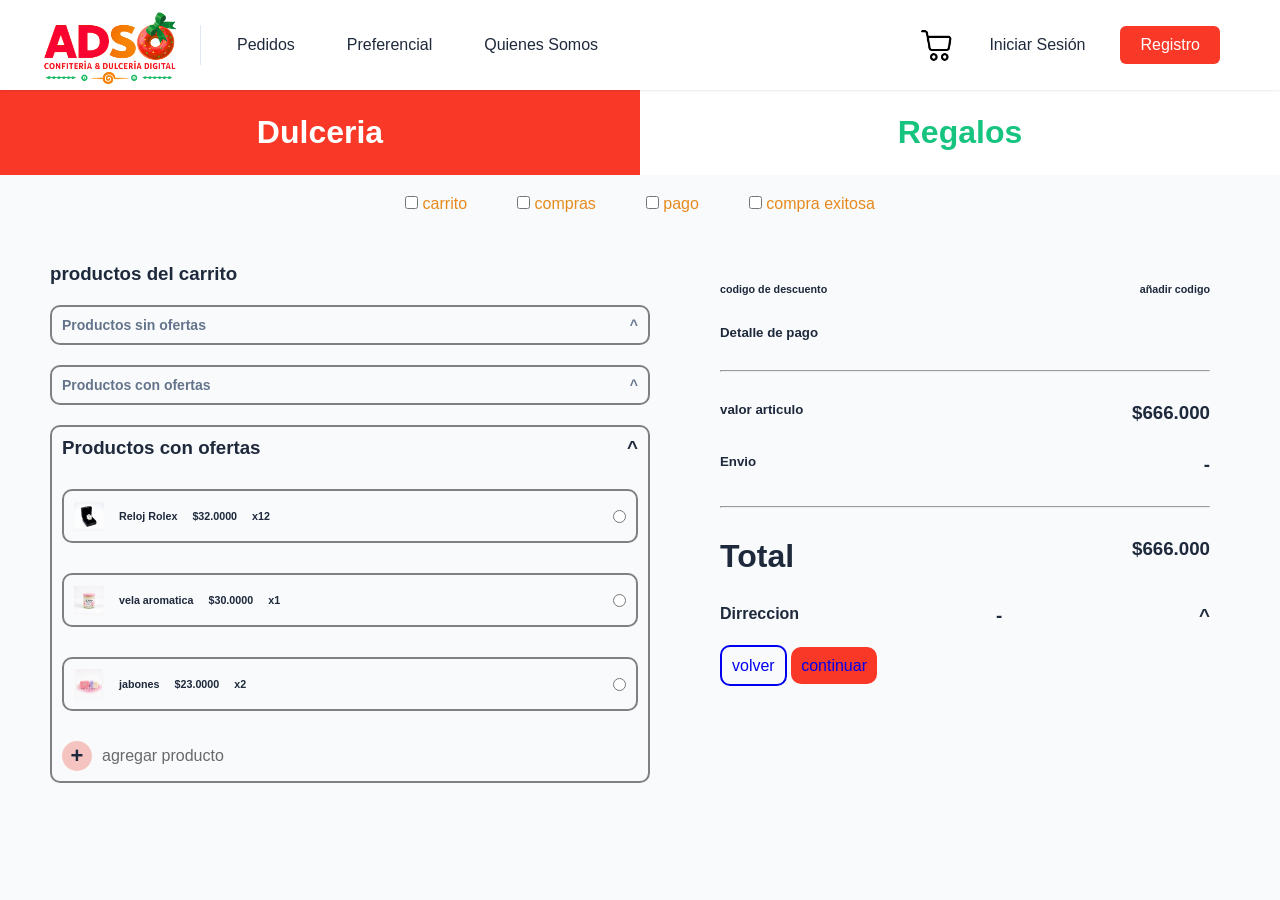
==== commit 7317da64: "cambios: carrito" ====
--- a/carrito.html
+++ b/carrito.html
@@ -1,89 +1,160 @@
 <!DOCTYPE html>
 <html lang="es">
+
 <head>
-<meta charset="UTF-8">
-<meta name="viewport" content="width=device-width, initial-scale=1.0">
-<link rel="stylesheet" href="styles/styles.css">
-<link rel="stylesheet" href="styles/compras.css">
-<title>Carrito</title>
+    <meta charset="UTF-8">
+    <meta name="viewport" content="width=device-width, initial-scale=1.0">
+    <title>Mis Pedidos</title>
+    <link rel="stylesheet" href="styles/carrito.css">
 </head>
+
 <body>
 
-<div class="container">
+    <header>
 
-<header>
-    <input type="checkbox" id="menu-toggle-checkbox" class="menu-toggle-checkbox">
 
-    <div class="derecha header-left">
-        <div class="logo">
-            <a href="index.html"><img class="logo-img" src="./assets/logo sin fondo.png" alt="logo"></a>
+        <div class="derecha header-left">
+            <div class="logo">
+                <a href="index.html"><img class="logo-img" src="assets/logo sin fondo.png" alt="logo"></a>
+            </div>
+            <hr>
+            <nav class="navegacion">
+                <ul>
+                    <li class="activo"><a href="pedidos.html">Pedidos</a></li>
+                    <li class="activo"><a href="preferencial.html">Preferencial</a></li>
+                    <li class="activo"><a href="quienes-somos.html">Quienes Somos</a></li>
+                   
+                </ul>
+            </nav>
         </div>
-        <hr>
-        <nav class="navegacion">
-            <ul>
-                <li class="activo"><a href="pedidos.html">Pedidos</a></li>
-                <li class="activo"><a href="preferencial.html">Preferencial</a></li>
-                <li class="activo"><a href="quienes-somos.html">Quienes Somos</a></li>
-                <li class="mobile-only"><a href="inicio de session.html" class="sesion">Iniciar Sesión</a></li>
-                <li class="mobile-only"><a href="registro.html" class="registro">Registro</a></li>
-            </ul>
-        </nav>
+
+        <div class="derecha header-right">
+            <a href="carrito.html" class="carrito">
+                <img class="carrito-img" src="assets/dulceria/carro-de-la-compra 1.svg" alt="Carrito">
+            </a>
+            <a href="inicio de session.html" class="sesion desktop-only">Iniciar Sesión</a>
+            <a href="registro.html" class="registro desktop-only">Registro</a>
+            <label for="menu-toggle-checkbox" class="menu-toggle" aria-label="Abrir menú">
+                <span class="bar"></span>
+                <span class="bar"></span>
+                <span class="bar"></span>
+            </label>
+        </div>
+
+    </header>
+    <section class="categoria">
+
+        <a href="index.html" class="btn-categoria dulceria">Dulceria</a>
+        <a href="regalos.html" class="btn-categoria regalo">Regalos</a>
+    </section>
+    <div class="auto">
+        <label>
+            <input type="checkbox">
+            <span>carrito</span>
+        </label>
+        <label>
+            <input type="checkbox">
+
+            <span> compras </span>
+        </label>
+        <label>
+            <input type="checkbox">
+            <span> pago</span>
+        </label>
+        <label>
+            <input type="checkbox">
+            <span> compra exitosa</span>
+        </label>
+
     </div>
+    <div class="padre">
+        <div class="hijo">
+            <h3>productos del carrito</h3>
+            <div class="campo">
+                <h3>Productos sin ofertas</h3>
+                <h3>^</h3>
+            </div>
+            <div class="campo">
+                <h3>Productos con ofertas</h3>
+                <h3>^</h3>
+            </div>
+            <div class="campo-select">
+                <div class="select-ofertas">
+                    <h3>Productos con ofertas</h3>
+                    <h3>^</h3>
+                </div>
 
-    <div class="derecha header-right">
-        <a href="carrito.html" class="carrito">
-            <img class="carrito-img" src="./assets/dulceria/carro-de-la-compra 1.svg" alt="">
-        </a>
-        <a href="inicio de session.html" class="sesion desktop-only">Iniciar Sesión</a>
-        <a href="registro.html" class="registro desktop-only">Registro</a>
-        <label for="menu-toggle-checkbox" class="menu-toggle" aria-label="Abrir menú">
-            <span class="bar"></span>
-            <span class="bar"></span>
-            <span class="bar"></span>
-        </label>
-    </div>
-</header>
+                <div class="producto">
+                    <div class="prod">
+                        <img src="assets/carrito/reloj.png" alt="">
+                        <h6>Reloj Rolex</h6>
+                        <h6>$32.0000</h6>
+                        <h6> x12</h6>
+                    </div>
 
-<div class="steps">
-    <span class="step active">Cart</span>
-    <span class="step">Shipping</span>
-    <span class="step">Checkout</span>
-    <span class="step">Success</span>
-</div>
+                    <input type="radio">
+                </div>
+                <div class="producto">
+                    <div class="prod">
+                        <img src="assets/carrito/vela.png" alt="">
+                        <h6>vela aromatica</h6>
+                        <h6>$30.0000</h6>
+                        <h6> x1</h6>
+                    </div>
+                    <input type="radio">
+                </div>
+                <div class="producto">
+                    <div class="prod">
+                        <img src="assets/carrito/jabones.png" alt="">
+                        <h6>jabones</h6>
+                        <h6>$23.0000</h6>
+                        <h6> x2</h6>
+                    </div>
+                    <input type="radio">
+                </div>
+                <div class="agregar">
+                    <h3>+</h3>
+                    <h6>agregar producto</h6>
 
-<div class="contenido">
+                </div>
+            </div>
 
-<div class="left-box">
-    <h3 class="titulo">Productos del carrito</h3>
+        </div>
+        <div class="pagos">
+            <div class="grupos">
+                <h6> codigo de descuento</h6>
+                <h6> añadir codigo</h6>
 
-    <div class="producto">
-        <span>Torta de chocolate</span>
-        <span>$20</span>
-    </div>
+            </div>
+            <h5>Detalle de pago</h5>
+            <hr>
+            <div class="grupos">
+                <h5> valor articulo</h5>
+                <h3>$666.000</h3>
+            </div>
+            <div class="grupos">
+                <h5>Envio</h5>
+                <h3>-</h3> 
+            </div>
 
-    <div class="producto">
-        <span>Galletas</span>
-        <span>$10</span>
-    </div>
-</div>
+            <hr>
+            <div class="grupos">
+                <h1>Total</h1>
+                <h3>$666.000</h3>
+            </div>
+            <div class="grupos">
+                <h4>Dirreccion</h4>
+                <h3>-</h3>
+                <h3>^</h3>
 
-<div class="right-box">
-    <h3>Resumen</h3>
+            </div>
+            <div class="botton">
+                <a href="pedidos.html" class="button"> volver</a>
+                 <a href="compras.html" class="btn"> continuar</a>
 
-    <div class="summary">
-        <p><span>Subtotal</span><span>$30</span></p>
-        <p><span>Envío</span><span>$5</span></p>
-        <p class="total"><span>Total</span><span>$35</span></p>
-    </div>
+            </div>
 
-    <div class="actions">
-        <a href="#" class="btn back">Volver</a>
-        <a href="shipping.html" class="btn next">Continuar</a>
-    </div>
-</div>
+            
+        </div>
 
-</div>
-</div>
-
-</body>
-</html>+    </div>
--- a/styles/carrito.css
+++ b/styles/carrito.css
@@ -0,0 +1,314 @@
+:root {
+    /* Paleta de colores armoniosa */
+    --primary: #F93827;       /* Rojo vibrante confitería */
+    --primary-hover: #e02f1f;
+    --secondary: #16C47F;     /* Verde fresco */
+    --secondary-hover: #12a369;
+    --accent: #FF9D23;        /* Naranja cálido */
+    --accent-hover: #e68a1d;
+    --bg-main: #f8fafc;
+    --bg-card: #ffffff;
+    --text-main: #1e293b;     /* Slate 800 */
+    --text-muted: #64748b;    /* Slate 500 */
+    --border-color: #e2e8f0;
+    
+    /* Tipografías Premium */
+    --font-heading: 'Outfit', sans-serif;
+    --font-body: 'Inter', sans-serif;
+    
+    /* Sombras y transiciones */
+    --shadow-sm: 0 1px 3px rgba(0,0,0,0.05), 0 1px 2px rgba(0,0,0,0.03);
+    --shadow-md: 0 4px 6px -1px rgba(0,0,0,0.05), 0 2px 4px -1px rgba(0,0,0,0.03);
+    --shadow-lg: 0 10px 15px -3px rgba(0,0,0,0.08), 0 4px 6px -2px rgba(0,0,0,0.04);
+    --shadow-premium: 0 20px 25px -5px rgba(0, 0, 0, 0.05), 0 10px 10px -5px rgba(0, 0, 0, 0.02);
+    --radius-sm: 6px;
+    --radius-md: 10px;
+    --radius-lg: 16px;
+    --transition-smooth: all 0.3s cubic-bezier(0.4, 0, 0.2, 1);
+}
+
+* {
+    margin: 0;
+    padding: 0;
+    box-sizing: border-box;
+}
+
+body {
+    min-height: 100vh;
+    background: var(--bg-main); /* Cambiado a bg-main para consistencia */
+    font-family: var(--font-body);
+    color: var(--text-main);
+}
+
+/*  HEADER RESPONSIVO  */
+header {
+    background: white;
+    display: flex;
+    justify-content: space-between;
+    align-items: center;
+    min-height: 90px;
+    width: 100%;
+    padding: 0 40px;
+    box-shadow: var(--shadow-sm);
+    position: sticky; /* Mejor comportamiento que fixed/relative estático */
+    top: 0;
+    z-index: 100;
+}
+
+.logo {
+    width: 140px;
+    height: auto;
+    max-height: 70px;
+    flex-shrink: 0;
+}
+
+.logo .logo-img {
+    width: 100%;
+    height: 100%;
+    object-fit: contain;
+}
+
+/* Navegación y Menús */
+nav ul, .menu {
+    display: flex;
+    list-style: none;
+    gap: 20px;
+    align-items: center;
+}
+
+nav a, .menu a {
+    text-decoration: none;
+    color: var(--text-main);
+    font-weight: 500;
+    font-size: 16px;
+    transition: var(--transition-smooth);
+}
+
+.activo {
+    padding: 8px 16px;
+    border-radius: var(--radius-md);
+    transition: var(--transition-smooth);
+}
+
+.activo:hover {
+    background: var(--accent);
+    color: white;
+}
+
+/* Derecha del Header */
+.derecha, .acciones {
+    display: flex;
+    align-items: center;
+    gap: 20px;
+    flex-shrink: 0;
+}
+
+.derecha hr {
+    height: 40px; /* Reducido de 100px para que luzca estético */
+    border: none;
+    border-left: 1px solid var(--border-color);
+}
+
+.derecha a {
+    text-decoration: none;
+    font-weight: 400;
+    font-size: 16px;
+    display: flex;
+    align-items: center;
+}
+
+.sesion {
+    color: var(--text-main) !important;
+    padding: 10px 15px;
+    border-radius: var(--radius-sm);
+    transition: var(--transition-smooth);
+}
+
+.sesion:hover {
+    color: var(--secondary) !important;
+}
+
+.registro, .acciones button {
+    background: var(--primary);
+    color: white !important;
+    padding: 10px 20px;
+    border-radius: var(--radius-sm);
+    border: none;
+    cursor: pointer;
+    font-weight: 500;
+    transition: var(--transition-smooth);
+}
+
+.registro:hover, .acciones button:hover {
+    background: var(--primary-hover);
+    transform: translateY(-1px);
+    box-shadow: var(--shadow-sm);
+}
+
+.derecha a .carrito-img {
+    width: 35px;
+    height: 35px;
+    object-fit: contain;
+}
+.categoria {
+    display: flex;
+    width: 100%;
+    justify-content: center;
+    gap: 0;
+}
+
+/*estilos para los botones de categoria*/
+.btn-categoria {
+    flex: 1;
+    text-align: center;
+    text-decoration: none;
+    color: #fff;
+    font-size: 32px;
+    font-weight: 700;
+    font-family: var(--font-heading);
+    padding: 24px;
+    transition: var(--transition-smooth);
+    position: relative;
+    overflow: hidden;
+}
+
+/*estilos para la categoria de regal*/
+.regalo {
+    background: #ffffff;
+    color: var(--secondary);
+    /* border: 2px solid var(--secondary); */
+}
+
+.regalo:hover {
+    background: var(--secondary);
+    color: #ffffff;
+}
+
+/*estilos para la categoria de dulceria*/
+.dulceria {
+    background: var(--primary);
+    color: #ffffff;
+}
+
+.dulceria:hover {
+    background: var(--primary-hover);
+}
+
+.auto{
+    display: flex;
+   align-items: center;
+   gap: 50px;
+   justify-content: center;
+   width: 100%;
+   margin-top: 20px;
+}
+.auto span{
+    color: #e68a1d;
+}
+.padre{
+    display: flex;
+    padding: 50px;
+    gap: 50px;
+}
+.hijo{
+    display: flex;
+    flex-direction: column;
+    gap: 20px;
+}
+.hijo img{
+    width: 30px;
+    height: 30px;
+}
+
+.campo-select {
+    display: flex;
+    flex-direction: column;
+    width: 600px;
+    padding: 10px;
+    border: 2px solid gray;
+    border-radius: 10px;
+    gap: 30px;
+}
+
+.select-ofertas {
+    display: flex;
+    justify-content: space-between;
+}
+
+.producto{
+    display: flex;
+    align-items: center;
+     width: 100%;
+    padding: 10px;
+    border: 2px solid gray;
+    border-radius: 10px;
+    justify-content: space-between;
+}
+
+.campo {
+    display: flex;
+    width: 600px;
+    padding: 10px;
+    border: 2px solid gray;
+    border-radius: 10px;
+    justify-content: space-between;
+   
+}
+
+.campo h3 {
+    font-size: 14px;
+    color: #64748b;
+}
+.prod{
+    display: flex;
+    gap: 15px;
+    align-items: center;
+}
+.agregar{
+    display: flex;
+    gap: 10px;
+    align-items: center;
+}
+.agregar h3{
+    width: 30px;
+    height: 30px;
+    background-color: #f6c4c0;
+    border-radius: 50%;
+    display: flex;
+    align-items: center;
+    justify-content: center;
+    font-size: 22px;
+    
+}
+.agregar h6{
+    font-size: 16px;
+    color: #696969;
+    font-weight: 400;
+}
+.pagos{
+    display: flex;
+    flex-direction: column;
+    width: 100%;
+    gap: 30px;
+    padding: 20px;
+}
+.grupos{
+    display: flex;
+    justify-content: space-between;
+   
+}
+.grupos h4{
+    font-size: 16px;
+}
+.btn,.button{
+    width: 100px;
+    background-color: #F93827;
+    padding: 10px;
+    border-radius: 10px;
+    text-decoration: none;
+}
+.button{
+    border: 2px solid ;
+    background-color: transparent;
+    text-decoration: none;
+}
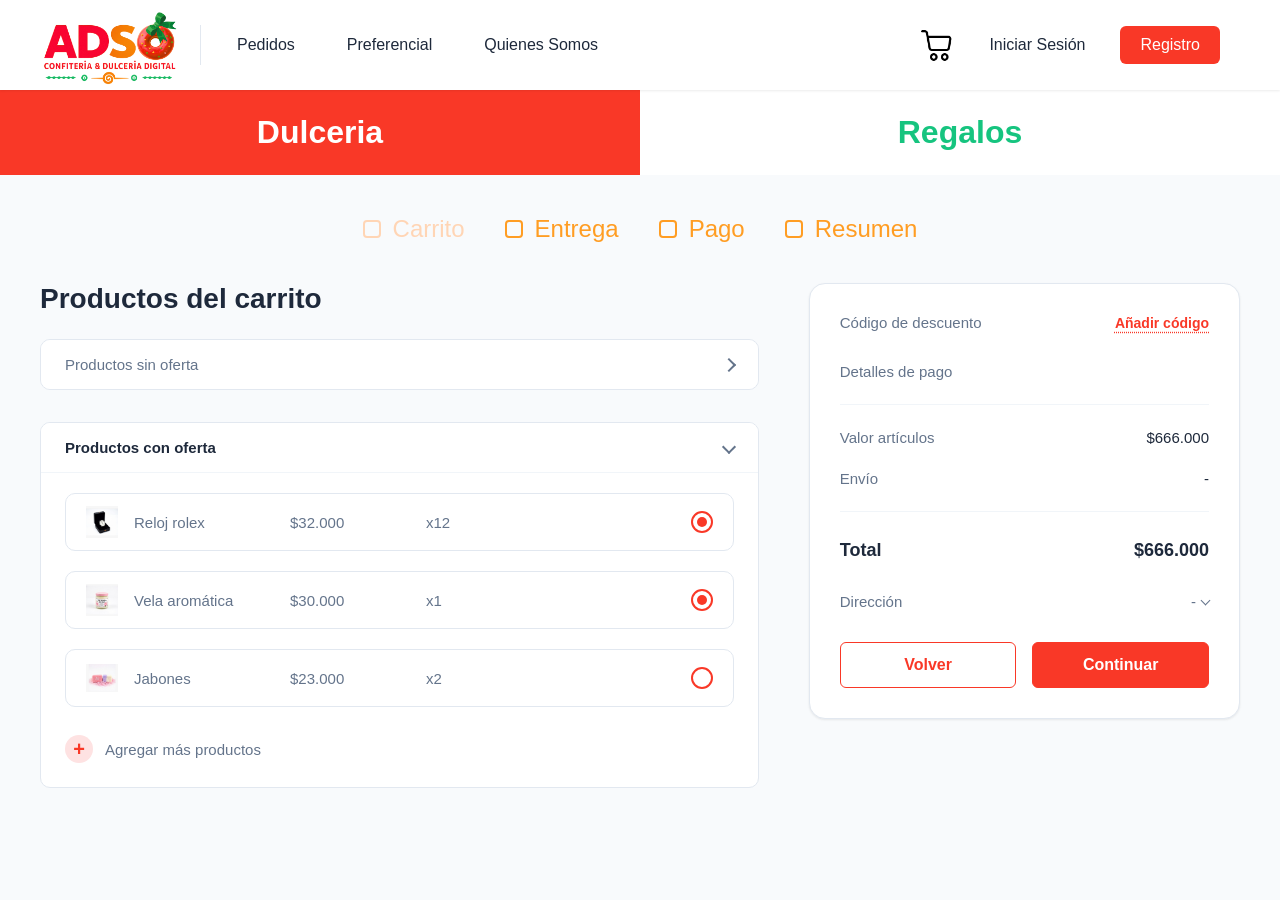
==== commit 6256124e: "creacion del carrito con todas sus pantallas" ====
--- a/carrito.html
+++ b/carrito.html
@@ -47,114 +47,606 @@
         <a href="index.html" class="btn-categoria dulceria">Dulceria</a>
         <a href="regalos.html" class="btn-categoria regalo">Regalos</a>
     </section>
-    <div class="auto">
-        <label>
-            <input type="checkbox">
-            <span>carrito</span>
-        </label>
-        <label>
-            <input type="checkbox">
-
-            <span> compras </span>
-        </label>
-        <label>
-            <input type="checkbox">
-            <span> pago</span>
-        </label>
-        <label>
-            <input type="checkbox">
-            <span> compra exitosa</span>
-        </label>
-
+    <!-- VISTA 1: CARRITO -->
+    <div id="vista-carrito" class="vista-paso">
+        <div class="stepper">
+            <div class="step step-active">
+                <div class="step-checkbox"></div>
+                <span>Carrito</span>
+            </div>
+            <div class="step">
+                <div class="step-checkbox"></div>
+                <span>Entrega</span>
+            </div>
+            <div class="step">
+                <div class="step-checkbox"></div>
+                <span>Pago</span>
+            </div>
+            <div class="step">
+                <div class="step-checkbox"></div>
+                <span>Resumen</span>
+            </div>
+        </div>
+
+        <div class="padre">
+            <div class="hijo">
+                <h2 class="titulo-seccion">Productos del carrito</h2>
+                
+                <details class="acordeon-container">
+                    <summary class="campo-acordeon">
+                        <span class="acordeon-titulo">Productos sin oferta</span>
+                        <span class="chevron"></span>
+                    </summary>
+                    <div class="acordeon-contenido">
+                        <div class="no-productos">No hay productos sin oferta en el carrito.</div>
+                    </div>
+                </details>
+                
+                <details class="acordeon-container" open>
+                    <summary class="campo-acordeon">
+                        <span class="acordeon-titulo">Productos con oferta</span>
+                        <span class="chevron"></span>
+                    </summary>
+                    <div class="acordeon-contenido">
+                        <div class="producto">
+                            <div class="prod">
+                                <img src="assets/carrito/reloj.png" alt="Reloj Rolex">
+                                <span class="producto-nombre">Reloj rolex</span>
+                                <span class="producto-precio">$32.000</span>
+                                <span class="producto-cantidad">x12</span>
+                            </div>
+                            <div class="radio-button radio-activo">
+                                <div class="radio-punto"></div>
+                            </div>
+                        </div>
+                        
+                        <div class="producto">
+                            <div class="prod">
+                                <img src="assets/carrito/vela.png" alt="Vela aromática">
+                                <span class="producto-nombre">Vela aromática</span>
+                                <span class="producto-precio">$30.000</span>
+                                <span class="producto-cantidad">x1</span>
+                            </div>
+                            <div class="radio-button radio-activo">
+                                <div class="radio-punto"></div>
+                            </div>
+                        </div>
+                        
+                        <div class="producto">
+                            <div class="prod">
+                                <img src="assets/carrito/jabones.png" alt="Jabones">
+                                <span class="producto-nombre">Jabones</span>
+                                <span class="producto-precio">$23.000</span>
+                                <span class="producto-cantidad">x2</span>
+                            </div>
+                            <div class="radio-button"></div>
+                        </div>
+                        
+                        <div class="agregar">
+                            <div class="agregar-icono">+</div>
+                            <span class="agregar-texto">Agregar más productos</span>
+                        </div>
+                    </div>
+                </details>
+            </div>
+
+            <div class="pagos">
+                <div class="grupos descuento-grupo">
+                    <span class="descuento-label">Código de descuento</span>
+                    <a href="#" class="descuento-link">Añadir código</a>
+                </div>
+                
+                <h3 class="pagos-titulo">Detalles de pago</h3>
+                <hr class="pagos-divisor">
+                
+                <div class="grupos">
+                    <span class="pago-label">Valor artículos</span>
+                    <span class="pago-valor">$666.000</span>
+                </div>
+                
+                <div class="grupos">
+                    <span class="pago-label">Envío</span>
+                    <span class="pago-valor">-</span>
+                </div>
+                
+                <hr class="pagos-divisor">
+                
+                <div class="grupos total-grupo">
+                    <span class="total-label">Total</span>
+                    <span class="total-valor">$666.000</span>
+                </div>
+                
+                <div class="grupos direccion-grupo">
+                    <span class="direccion-label">Dirección</span>
+                    <div class="direccion-valor">
+                        <span>-</span>
+                        <span class="chevron chevron-abajo-pequeno"></span>
+                    </div>
+                </div>
+                
+                <div class="botones-container">
+                    <a href="pedidos.html" class="btn-volver">Volver</a>
+                    <a href="#" id="btn-continuar-carrito" class="btn-continuar">Continuar</a>
+                </div>
+            </div>
+        </div>
     </div>
-    <div class="padre">
-        <div class="hijo">
-            <h3>productos del carrito</h3>
-            <div class="campo">
-                <h3>Productos sin ofertas</h3>
-                <h3>^</h3>
-            </div>
-            <div class="campo">
-                <h3>Productos con ofertas</h3>
-                <h3>^</h3>
-            </div>
-            <div class="campo-select">
-                <div class="select-ofertas">
-                    <h3>Productos con ofertas</h3>
-                    <h3>^</h3>
-                </div>
-
-                <div class="producto">
-                    <div class="prod">
-                        <img src="assets/carrito/reloj.png" alt="">
-                        <h6>Reloj Rolex</h6>
-                        <h6>$32.0000</h6>
-                        <h6> x12</h6>
-                    </div>
-
-                    <input type="radio">
-                </div>
-                <div class="producto">
-                    <div class="prod">
-                        <img src="assets/carrito/vela.png" alt="">
-                        <h6>vela aromatica</h6>
-                        <h6>$30.0000</h6>
-                        <h6> x1</h6>
-                    </div>
-                    <input type="radio">
-                </div>
-                <div class="producto">
-                    <div class="prod">
-                        <img src="assets/carrito/jabones.png" alt="">
-                        <h6>jabones</h6>
-                        <h6>$23.0000</h6>
-                        <h6> x2</h6>
-                    </div>
-                    <input type="radio">
-                </div>
-                <div class="agregar">
-                    <h3>+</h3>
-                    <h6>agregar producto</h6>
-
-                </div>
-            </div>
-
-        </div>
-        <div class="pagos">
-            <div class="grupos">
-                <h6> codigo de descuento</h6>
-                <h6> añadir codigo</h6>
-
-            </div>
-            <h5>Detalle de pago</h5>
-            <hr>
-            <div class="grupos">
-                <h5> valor articulo</h5>
-                <h3>$666.000</h3>
-            </div>
-            <div class="grupos">
-                <h5>Envio</h5>
-                <h3>-</h3> 
-            </div>
-
-            <hr>
-            <div class="grupos">
-                <h1>Total</h1>
-                <h3>$666.000</h3>
-            </div>
-            <div class="grupos">
-                <h4>Dirreccion</h4>
-                <h3>-</h3>
-                <h3>^</h3>
-
-            </div>
-            <div class="botton">
-                <a href="pedidos.html" class="button"> volver</a>
-                 <a href="compras.html" class="btn"> continuar</a>
-
-            </div>
-
-            
-        </div>
-
-    </div>+
+    <!-- VISTA 2: ENTREGA -->
+    <div id="vista-entrega" class="vista-paso" style="display: none;">
+        <div class="stepper">
+            <div class="step step-completed">
+                <div class="step-checkbox step-checked">✓</div>
+                <span>Carrito</span>
+            </div>
+            <div class="step step-active">
+                <div class="step-checkbox"></div>
+                <span>Entrega</span>
+            </div>
+            <div class="step">
+                <div class="step-checkbox"></div>
+                <span>Pago</span>
+            </div>
+            <div class="step">
+                <div class="step-checkbox"></div>
+                <span>Resumen</span>
+            </div>
+        </div>
+
+        <div class="padre">
+            <div class="hijo">
+                <h2 class="titulo-seccion">Datos de entrega</h2>
+                
+                <details class="acordeon-container">
+                    <summary class="campo-acordeon">
+                        <span class="acordeon-titulo">Datos básicos</span>
+                        <span class="chevron"></span>
+                    </summary>
+                    <div class="acordeon-contenido datos-basicos-form">
+                        <div class="campo-input">
+                            <label class="input-label">Nombre completo</label>
+                            <input type="text" class="input-control" value="Yailys Urbay" placeholder="Nombre completo">
+                        </div>
+                        
+                        <div class="campo-input">
+                            <label class="input-label">Correo electrónico</label>
+                            <input type="email" class="input-control" value="yailysurbay@gmail.com" placeholder="Correo electrónico">
+                        </div>
+                        
+                        <div class="campo-input">
+                            <label class="input-label">Teléfono</label>
+                            <input type="tel" class="input-control" value="312 345 6789" placeholder="Ingresa tu número de teléfono">
+                        </div>
+                    </div>
+                </details>
+                
+                <details class="acordeon-container" open>
+                    <summary class="campo-acordeon">
+                        <span class="acordeon-titulo">Datos de domicilio</span>
+                        <span class="chevron"></span>
+                    </summary>
+                    <div class="acordeon-contenido">
+                        <h4 class="subtitulo-datos">Datos de la dirección</h4>
+                        
+                        <div class="direcciones-chips">
+                            <div class="direccion-chip chip-activo">
+                                <div class="chip-radio">
+                                    <span class="chip-check">✓</span>
+                                </div>
+                                <span>Calle 15</span>
+                            </div>
+                            
+                            <div class="direccion-chip chip-activo">
+                                <div class="chip-radio">
+                                    <span class="chip-check">✓</span>
+                                </div>
+                                <span>Nro. Cruce 6</span>
+                            </div>
+                            
+                            <div class="direccion-chip chip-activo">
+                                <div class="chip-radio">
+                                    <span class="chip-check">✓</span>
+                                </div>
+                                <span>Nro. Residencia 81</span>
+                            </div>
+                        </div>
+                        
+                        <div class="informacion-adicional-bar">
+                            <div class="chip-radio"></div>
+                            <span>Información adicional</span>
+                        </div>
+                        
+                        <div class="agregar">
+                            <div class="agregar-icono">+</div>
+                            <span class="agregar-texto">Agregar más direcciones</span>
+                        </div>
+                    </div>
+                </details>
+            </div>
+
+            <div class="pagos">
+                <div class="grupos descuento-grupo">
+                    <span class="descuento-label">Código de descuento</span>
+                    <a href="#" class="descuento-link">Añadir código</a>
+                </div>
+                
+                <h3 class="pagos-titulo">Detalles de pago</h3>
+                <hr class="pagos-divisor">
+                
+                <div class="grupos">
+                    <span class="pago-label">Valor artículos</span>
+                    <span class="pago-valor">$666.000</span>
+                </div>
+                
+                <div class="grupos">
+                    <span class="pago-label">Envío</span>
+                    <span class="pago-valor">-</span>
+                </div>
+                
+                <hr class="pagos-divisor">
+                
+                <div class="grupos total-grupo">
+                    <span class="total-label">Total</span>
+                    <span class="total-valor">$666.000</span>
+                </div>
+                
+                <div class="grupos direccion-grupo">
+                    <span class="direccion-label">Dirección</span>
+                    <div class="direccion-valor">
+                        <span>Calle 15 # 6 - 81</span>
+                        <span class="chevron chevron-abajo-pequeno"></span>
+                    </div>
+                </div>
+                
+                <div class="botones-container">
+                    <a href="#" id="btn-volver-entrega" class="btn-volver">Volver</a>
+                    <a href="#" id="btn-continuar-entrega" class="btn-continuar">Continuar</a>
+                </div>
+            </div>
+        </div>
+    </div>
+
+    <!-- VISTA 3: PAGO -->
+    <div id="vista-pago" class="vista-paso" style="display: none;">
+        <div class="stepper">
+            <div class="step step-completed">
+                <div class="step-checkbox step-checked">✓</div>
+                <span>Carrito</span>
+            </div>
+            <div class="step step-completed">
+                <div class="step-checkbox step-checked">✓</div>
+                <span>Entrega</span>
+            </div>
+            <div class="step step-active">
+                <div class="step-checkbox"></div>
+                <span>Pago</span>
+            </div>
+            <div class="step">
+                <div class="step-checkbox"></div>
+                <span>Resumen</span>
+            </div>
+        </div>
+
+        <div class="padre">
+            <div class="hijo">
+                <h2 class="titulo-seccion">Métodos de pago</h2>
+                
+                <details class="acordeon-container">
+                    <summary class="campo-acordeon">
+                        <span class="acordeon-titulo">PSE</span>
+                        <span class="chevron"></span>
+                    </summary>
+                    <div class="acordeon-contenido pse-form">
+                        <div class="campo-input">
+                            <label class="input-label">Selecciona tu banco</label>
+                            <select class="input-control select-control">
+                                <option value="" disabled selected>Elige una entidad bancaria</option>
+                                <option value="bancolombia">Bancolombia</option>
+                                <option value="bogota">Banco de Bogotá</option>
+                                <option value="nequi">Nequi</option>
+                                <option value="daviplata">Daviplata</option>
+                                <option value="davivienda">Davivienda</option>
+                                <option value="bbva">BBVA Colombia</option>
+                            </select>
+                        </div>
+                        <div class="campo-input">
+                            <label class="input-label">Correo registrado en PSE</label>
+                            <input type="email" class="input-control" placeholder="ejemplo@correo.com">
+                        </div>
+                    </div>
+                </details>
+                
+                <details class="acordeon-container" open>
+                    <summary class="campo-acordeon">
+                        <span class="acordeon-titulo">Tarjeta débito/crédito</span>
+                        <span class="chevron"></span>
+                    </summary>
+                    <div class="acordeon-contenido">
+                        <div class="producto">
+                            <div class="prod">
+                                <img src="https://img.icons8.com/color/48/mastercard.png" alt="Mastercard">
+                                <span class="producto-nombre">Bancolombia</span>
+                                <p class="producto-precio">•••• •••• •••• 4578</p>
+                            </div>
+                            <div class="radio-button radio-activo">
+                                <div class="radio-punto"></div>
+                            </div>
+                        </div>
+                        
+                        <div class="producto">
+                            <div class="prod">
+                                <img src="https://img.icons8.com/color/48/visa.png" alt="Visa">
+                                <span class="producto-nombre">BBVA</span>
+                                <p class="producto-precio">•••• •••• •••• 4521</p>
+                            </div>
+                            <div class="radio-button"></div>
+                        </div>
+                        
+                        <div class="agregar">
+                            <div class="agregar-icono">+</div>
+                            <span class="agregar-texto">Agregar nuevas tarjetas</span>
+                        </div>
+                    </div>
+                </details>
+                
+                <div class="agregar-metodo-completo">
+                    <div class="agregar-icono">+</div>
+                    <span class="agregar-texto">Agregar método de pago</span>
+                </div>
+            </div>
+
+            <div class="pagos">
+                <div class="grupos descuento-grupo">
+                    <span class="descuento-label">Código de descuento</span>
+                    <a href="#" class="descuento-link">Añadir código</a>
+                </div>
+                
+                <h3 class="pagos-titulo">Detalles de pago</h3>
+                <hr class="pagos-divisor">
+                
+                <div class="grupos">
+                    <span class="pago-label">Valor artículos</span>
+                    <span class="pago-valor">$666.000</span>
+                </div>
+                
+                <div class="grupos">
+                    <span class="pago-label">Envío</span>
+                    <span class="pago-valor">$15.000</span>
+                </div>
+                
+                <hr class="pagos-divisor">
+                
+                <div class="grupos total-grupo">
+                    <span class="total-label">Total</span>
+                    <span class="total-valor">$681.000</span>
+                </div>
+                
+                <div class="grupos direccion-grupo">
+                    <span class="direccion-label">Dirección</span>
+                    <div class="direccion-valor">
+                        <span>Calle 15 # 6 - 81</span>
+                        <span class="chevron chevron-abajo-pequeno"></span>
+                    </div>
+                </div>
+                
+                <div class="botones-container">
+                    <a href="#" id="btn-volver-pago" class="btn-volver">Volver</a>
+                    <a href="#" id="btn-continuar-pago" class="btn-continuar">Continuar</a>
+                </div>
+            </div>
+        </div>
+    </div>
+
+    <!-- VISTA 4: RESUMEN -->
+    <div id="vista-resumen" class="vista-paso" style="display: none;">
+        <div class="stepper">
+            <div class="step step-completed">
+                <div class="step-checkbox step-checked">✓</div>
+                <span>Carrito</span>
+            </div>
+            <div class="step step-completed">
+                <div class="step-checkbox step-checked">✓</div>
+                <span>Entrega</span>
+            </div>
+            <div class="step step-completed">
+                <div class="step-checkbox step-checked">✓</div>
+                <span>Pago</span>
+            </div>
+            <div class="step step-active">
+                <div class="step-checkbox"></div>
+                <span>Resumen</span>
+            </div>
+        </div>
+
+        <div class="padre">
+            <div class="hijo">
+                <h2 class="titulo-seccion">Resumen de compra</h2>
+                
+                <details class="acordeon-container" open>
+                    <summary class="campo-acordeon">
+                        <span class="acordeon-titulo">Revisar productos</span>
+                        <span class="chevron"></span>
+                    </summary>
+                    <div class="acordeon-contenido">
+                        <div class="producto">
+                            <div class="prod">
+                                <img src="assets/carrito/reloj.png" alt="Reloj Rolex">
+                                <span class="producto-nombre">Reloj rolex</span>
+                                <span class="producto-precio">$32.000</span>
+                                <span class="producto-cantidad">x12</span>
+                            </div>
+                        </div>
+                        <div class="producto">
+                            <div class="prod">
+                                <img src="assets/carrito/vela.png" alt="Vela aromática">
+                                <span class="producto-nombre">Vela aromática</span>
+                                <span class="producto-precio">$30.000</span>
+                                <span class="producto-cantidad">x1</span>
+                            </div>
+                        </div>
+                        <div class="producto">
+                            <div class="prod">
+                                <img src="assets/carrito/jabones.png" alt="Jabones">
+                                <span class="producto-nombre">Jabones</span>
+                                <span class="producto-precio">$23.000</span>
+                                <span class="producto-cantidad">x2</span>
+                            </div>
+                        </div>
+                    </div>
+                </details>
+
+                <details class="acordeon-container" open>
+                    <summary class="campo-acordeon">
+                        <span class="acordeon-titulo">Datos de entrega</span>
+                        <span class="chevron"></span>
+                    </summary>
+                    <div class="acordeon-contenido datos-basicos-form">
+                        <div class="campo-input">
+                            <label class="input-label">Destinatario</label>
+                            <input type="text" class="input-control" value="Yailys Urbay" readonly>
+                        </div>
+                        <div class="campo-input">
+                            <label class="input-label">Dirección de envío</label>
+                            <input type="text" class="input-control" value="Calle 15 # 6 - 81" readonly>
+                        </div>
+                    </div>
+                </details>
+
+                <details class="acordeon-container" open>
+                    <summary class="campo-acordeon">
+                        <span class="acordeon-titulo">Método de pago seleccionado</span>
+                        <span class="chevron"></span>
+                    </summary>
+                    <div class="acordeon-contenido">
+                        <div class="producto">
+                            <div class="prod">
+                                <img src="https://img.icons8.com/color/48/mastercard.png" alt="Mastercard">
+                                <span class="producto-nombre">Bancolombia</span>
+                                <span class="producto-precio">•••• •••• •••• 4578</span>
+                            </div>
+                        </div>
+                    </div>
+                </details>
+            </div>
+
+            <div class="pagos">
+                <div class="grupos descuento-grupo">
+                    <span class="descuento-label">Código de descuento</span>
+                    <a href="#" class="descuento-link">Añadir código</a>
+                </div>
+                
+                <h3 class="pagos-titulo">Detalles de pago</h3>
+                <hr class="pagos-divisor">
+                
+                <div class="grupos">
+                    <span class="pago-label">Valor artículos</span>
+                    <span class="pago-valor">$666.000</span>
+                </div>
+                
+                <div class="grupos">
+                    <span class="pago-label">Envío</span>
+                    <span class="pago-valor">$15.000</span>
+                </div>
+                
+                <hr class="pagos-divisor">
+                
+                <div class="grupos total-grupo">
+                    <span class="total-label">Total</span>
+                    <span class="total-valor">$681.000</span>
+                </div>
+                
+                <div class="grupos direccion-grupo">
+                    <span class="direccion-label">Dirección</span>
+                    <div class="direccion-valor">
+                        <span>Calle 15 # 6 - 81</span>
+                        <span class="chevron chevron-abajo-pequeno"></span>
+                    </div>
+                </div>
+                
+                <div class="botones-container">
+                    <a href="#" id="btn-volver-resumen" class="btn-volver">Volver</a>
+                    <a href="#" id="btn-finalizar-compra" class="btn-continuar">Finalizar Compra</a>
+                </div>
+            </div>
+        </div>
+    </div>
+
+    <!-- MODAL DE COMPRA EXITOSA -->
+    <div id="modal-compra-exitosa" class="modal-overlay">
+        <div class="modal-content">
+            <div class="modal-icon-container">
+                <div class="modal-icon-success">
+                    <span class="icon-check">✓</span>
+                </div>
+            </div>
+            <h2 class="modal-title">¡Pedido listo!</h2>
+            <p class="modal-message">Gracias por confiar en nuestra calidad.</p>
+            <div class="modal-soporte">
+                <span>¿Tienes alguna duda?</span>
+                <a href="https://wa.me/573123456789" target="_blank" class="soporte-link">
+                    Soporte
+                    <svg width="14" height="14" viewBox="0 0 24 24" fill="none" stroke="currentColor" stroke-width="2" stroke-linecap="round" stroke-linejoin="round" style="margin-left: 2px; display: inline-block; vertical-align: middle;"><path d="M18 13v6a2 2 0 0 1-2 2H5a2 2 0 0 1-2-2V8a2 2 0 0 1 2-2h6"></path><polyline points="15 3 21 3 21 9"></polyline><line x1="10" y1="14" x2="21" y2="3"></line></svg>
+                </a>
+            </div>
+            <a href="index.html" class="modal-btn-inicio">Volver al Inicio</a>
+        </div>
+    </div>
+
+    <script>
+        // Paso 1: Carrito -> Paso 2: Entrega
+        document.getElementById('btn-continuar-carrito').addEventListener('click', function(e) {
+            e.preventDefault();
+            document.getElementById('vista-carrito').style.display = 'none';
+            document.getElementById('vista-entrega').style.display = 'block';
+            window.scrollTo({ top: 0, behavior: 'smooth' });
+        });
+
+        // Paso 2: Entrega -> Paso 1: Carrito
+        document.getElementById('btn-volver-entrega').addEventListener('click', function(e) {
+            e.preventDefault();
+            document.getElementById('vista-entrega').style.display = 'none';
+            document.getElementById('vista-carrito').style.display = 'block';
+            window.scrollTo({ top: 0, behavior: 'smooth' });
+        });
+
+        // Paso 2: Entrega -> Paso 3: Pago
+        document.getElementById('btn-continuar-entrega').addEventListener('click', function(e) {
+            e.preventDefault();
+            document.getElementById('vista-entrega').style.display = 'none';
+            document.getElementById('vista-pago').style.display = 'block';
+            window.scrollTo({ top: 0, behavior: 'smooth' });
+        });
+
+        // Paso 3: Pago -> Paso 2: Entrega
+        document.getElementById('btn-volver-pago').addEventListener('click', function(e) {
+            e.preventDefault();
+            document.getElementById('vista-pago').style.display = 'none';
+            document.getElementById('vista-entrega').style.display = 'block';
+            window.scrollTo({ top: 0, behavior: 'smooth' });
+        });
+
+        // Paso 3: Pago -> Paso 4: Resumen
+        document.getElementById('btn-continuar-pago').addEventListener('click', function(e) {
+            e.preventDefault();
+            document.getElementById('vista-pago').style.display = 'none';
+            document.getElementById('vista-resumen').style.display = 'block';
+            window.scrollTo({ top: 0, behavior: 'smooth' });
+        });
+
+        // Paso 4: Resumen -> Paso 3: Pago
+        document.getElementById('btn-volver-resumen').addEventListener('click', function(e) {
+            e.preventDefault();
+            document.getElementById('vista-resumen').style.display = 'none';
+            document.getElementById('vista-pago').style.display = 'block';
+            window.scrollTo({ top: 0, behavior: 'smooth' });
+        });
+
+        // Finalizar Compra -> Mostrar Modal
+        document.getElementById('btn-finalizar-compra').addEventListener('click', function(e) {
+            e.preventDefault();
+            document.getElementById('modal-compra-exitosa').classList.add('active');
+        });
+    </script>
+
+</body>
+</html>
--- a/styles/carrito.css
+++ b/styles/carrito.css
@@ -75,7 +75,10 @@
     gap: 20px;
     align-items: center;
 }
-
+.nav ul{
+    display: flex;
+    flex-wrap: wrap;
+}
 nav a, .menu a {
     text-decoration: none;
     color: var(--text-main);
@@ -194,121 +197,1054 @@
     background: var(--primary-hover);
 }
 
-.auto{
-    display: flex;
-   align-items: center;
-   gap: 50px;
-   justify-content: center;
-   width: 100%;
-   margin-top: 20px;
-}
-.auto span{
-    color: #e68a1d;
-}
-.padre{
-    display: flex;
-    padding: 50px;
+/* STEPPER */
+.stepper {
+    display: flex;
+    align-items: center;
+    gap: 40px;
+    justify-content: center;
+    width: 100%;
+    margin: 40px 0;
+}
+
+.step {
+    display: flex;
+    align-items: center;
+    gap: 12px;
+    font-family: var(--font-body);
+    font-weight: 400;
+    font-size: 24px;
+    color: var(--accent); /* #FF9D23 */
+}
+
+.step.step-active {
+    color: #ffd5b5; /* Naranja más claro para el primer paso activo según la imagen */
+}
+
+.step-checkbox {
+    width: 18px;
+    height: 18px;
+    border: 2px solid var(--accent);
+    border-radius: 4px;
+    background: transparent;
+    transition: var(--transition-smooth);
+}
+
+.step.step-active .step-checkbox {
+    border-color: #ffd5b5; /* Naranja más claro para la caja del primer paso activo */
+}
+
+/* MAIN GRID LAYOUT */
+.padre {
+    display: grid;
+    grid-template-columns: 1.25fr 0.75fr;
     gap: 50px;
-}
-.hijo{
+    max-width: 1200px;
+    margin: 0 auto;
+    padding: 0 40px 60px 40px;
+    align-items: start;
+}
+
+.hijo {
+    display: flex;
+    flex-direction: column;
+    gap: 16px;
+    width: 100%;
+}
+
+.titulo-seccion {
+    font-family: var(--font-heading);
+    font-size: 28px;
+    font-weight: 700;
+    color: var(--text-main);
+    margin-bottom: 8px;
+}
+
+/* ACCORDIONS */
+.acordeon-container {
+    background: white;
+    border: 1px solid #e2e8f0;
+    border-radius: var(--radius-md);
+    overflow: hidden;
+    margin-bottom: 16px;
+    transition: var(--transition-smooth);
+}
+
+.campo-acordeon::-webkit-details-marker {
+    display: none;
+}
+
+.campo-acordeon {
+    display: flex;
+    justify-content: space-between;
+    align-items: center;
+    padding: 16px 24px;
+    background: white;
+    cursor: pointer;
+    outline: none;
+    list-style: none; /* removes standard arrow on firefox */
+    transition: var(--transition-smooth);
+}
+
+.campo-acordeon:hover {
+    background-color: #f8fafc;
+}
+
+.acordeon-titulo {
+    font-family: var(--font-body);
+    font-size: 15px;
+    font-weight: 500;
+    color: var(--text-muted);
+}
+
+.acordeon-container[open] .acordeon-titulo {
+    font-weight: 600;
+    color: var(--text-main);
+}
+
+/* CHEVRONS */
+.chevron {
+    display: inline-block;
+    border: solid var(--text-muted);
+    border-width: 0 2px 2px 0;
+    padding: 4px;
+    transform: rotate(-45deg); /* points right by default */
+    transition: var(--transition-smooth);
+}
+
+.acordeon-container[open] .chevron {
+    transform: rotate(45deg); /* points down when open */
+    margin-bottom: 2px;
+}
+
+.chevron-abajo-pequeno {
+    display: inline-block;
+    border: solid var(--text-muted);
+    border-width: 0 1.5px 1.5px 0;
+    padding: 3px;
+    transform: rotate(45deg);
+    margin-bottom: 2px;
+    margin-left: 6px;
+}
+
+/* EXPANDED ACCORDION CARD */
+.acordeon-contenido {
+    padding: 0 24px 24px 24px;
     display: flex;
     flex-direction: column;
     gap: 20px;
-}
-.hijo img{
-    width: 30px;
-    height: 30px;
-}
-
-.campo-select {
+    border-top: 1px solid #f1f5f9;
+    padding-top: 20px;
+}
+
+.no-productos {
+    font-family: var(--font-body);
+    font-size: 15px;
+    color: var(--text-muted);
+    text-align: center;
+    padding: 10px 0;
+}
+
+/* PRODUCT ROWS */
+.producto {
+    display: flex;
+    justify-content: space-between;
+    align-items: center;
+    background: white;
+    border: 1px solid #e2e8f0;
+    border-radius: var(--radius-md);
+    padding: 12px 20px;
+    transition: var(--transition-smooth);
+}
+
+.producto:hover {
+    border-color: #cbd5e1;
+    transform: translateY(-1px);
+    box-shadow: var(--shadow-sm);
+}
+
+.prod {
+    display: flex;
+    align-items: center;
+    gap: 16px;
+    flex-grow: 1;
+}
+
+.prod img {
+    width: 32px;
+    height: 32px;
+    object-fit: contain;
+}
+
+.producto-nombre {
+    font-family: var(--font-body);
+    font-size: 15px;
+    font-weight: 500;
+    color: var(--text-muted);
+    width: 140px; /* Ancho fijo para mantener la alineación de las columnas */
+}
+
+.producto-precio {
+    font-family: var(--font-body);
+    font-size: 15px;
+    font-weight: 500;
+    color: var(--text-muted);
+    width: 120px;
+}
+
+.producto-cantidad {
+    font-family: var(--font-body);
+    font-size: 15px;
+    font-weight: 500;
+    color: var(--text-muted);
+}
+
+/* CUSTOM RED RADIO BUTTON */
+.radio-button {
+    width: 22px;
+    height: 22px;
+    border: 2px solid var(--primary); /* #F93827 */
+    border-radius: 50%;
+    display: flex;
+    align-items: center;
+    justify-content: center;
+    cursor: pointer;
+    background: white;
+    transition: var(--transition-smooth);
+}
+
+.radio-activo .radio-punto {
+    width: 10px;
+    height: 10px;
+    background: var(--primary);
+    border-radius: 50%;
+}
+
+/* ADD MORE PRODUCTS BUTTON */
+.agregar {
+    display: flex;
+    align-items: center;
+    gap: 12px;
+    cursor: pointer;
+    margin-top: 8px;
+    width: fit-content;
+    transition: var(--transition-smooth);
+}
+
+.agregar:hover .agregar-texto {
+    color: var(--primary);
+}
+
+.agregar:hover .agregar-icono {
+    background-color: #fca5a5;
+    transform: scale(1.05);
+}
+
+.agregar-icono {
+    width: 28px;
+    height: 28px;
+    background-color: #fee2e2; /* Rosado claro */
+    color: var(--primary);
+    border-radius: 50%;
+    display: flex;
+    align-items: center;
+    justify-content: center;
+    font-size: 20px;
+    font-weight: 600;
+    transition: var(--transition-smooth);
+}
+
+.agregar-texto {
+    font-family: var(--font-body);
+    font-size: 15px;
+    font-weight: 500;
+    color: var(--text-muted);
+    transition: var(--transition-smooth);
+}
+
+/* RIGHT COLUMN: PAYMENTS/SUMMARY */
+.pagos {
     display: flex;
     flex-direction: column;
-    width: 600px;
-    padding: 10px;
-    border: 2px solid gray;
-    border-radius: 10px;
-    gap: 30px;
-}
-
-.select-ofertas {
+    background: white;
+    border: 1px solid #e2e8f0;
+    border-radius: var(--radius-lg);
+    padding: 30px;
+    box-shadow: var(--shadow-sm);
+    gap: 24px;
+}
+
+.grupos {
     display: flex;
     justify-content: space-between;
-}
-
-.producto{
-    display: flex;
-    align-items: center;
-     width: 100%;
-    padding: 10px;
-    border: 2px solid gray;
-    border-radius: 10px;
-    justify-content: space-between;
-}
-
-.campo {
-    display: flex;
-    width: 600px;
-    padding: 10px;
-    border: 2px solid gray;
-    border-radius: 10px;
-    justify-content: space-between;
-   
-}
-
-.campo h3 {
+    align-items: center;
+    width: 100%;
+}
+
+.descuento-grupo {
+    margin-bottom: 4px;
+}
+
+.descuento-label {
+    font-family: var(--font-body);
+    font-size: 15px;
+    color: var(--text-muted);
+}
+
+.descuento-link {
+    font-family: var(--font-body);
     font-size: 14px;
-    color: #64748b;
-}
-.prod{
-    display: flex;
-    gap: 15px;
-    align-items: center;
-}
-.agregar{
-    display: flex;
-    gap: 10px;
-    align-items: center;
-}
-.agregar h3{
-    width: 30px;
-    height: 30px;
-    background-color: #f6c4c0;
+    color: var(--primary);
+    font-weight: 600;
+    text-decoration: underline dotted var(--primary);
+    text-underline-offset: 4px;
+    transition: var(--transition-smooth);
+}
+
+.descuento-link:hover {
+    color: var(--primary-hover);
+    text-decoration: underline solid var(--primary-hover);
+}
+
+.pagos-titulo {
+    font-family: var(--font-body);
+    font-size: 15px;
+    font-weight: 500;
+    color: var(--text-muted);
+    margin-top: 4px;
+}
+
+.pagos-divisor {
+    border: none;
+    border-top: 1px solid #f1f5f9;
+    margin: 0;
+}
+
+.pago-label {
+    font-family: var(--font-body);
+    font-size: 15px;
+    color: var(--text-muted);
+}
+
+.pago-valor {
+    font-family: var(--font-body);
+    font-size: 15px;
+    font-weight: 500;
+    color: var(--text-main);
+}
+
+.total-grupo {
+    margin-top: 4px;
+}
+
+.total-label {
+    font-family: var(--font-body);
+    font-size: 18px;
+    font-weight: 700;
+    color: var(--text-main);
+}
+
+.total-valor {
+    font-family: var(--font-body);
+    font-size: 18px;
+    font-weight: 700;
+    color: var(--text-main);
+}
+
+.direccion-grupo {
+    margin-top: 8px;
+}
+
+.direccion-label {
+    font-family: var(--font-body);
+    font-size: 15px;
+    color: var(--text-muted);
+}
+
+.direccion-valor {
+    display: flex;
+    align-items: center;
+    font-family: var(--font-body);
+    font-size: 15px;
+    color: var(--text-muted);
+    cursor: pointer;
+}
+
+/* ACTION BUTTONS */
+.botones-container {
+    display: flex;
+    gap: 16px;
+    width: 100%;
+    margin-top: 8px;
+}
+
+.btn-volver, .btn-continuar {
+    flex: 1;
+    display: flex;
+    justify-content: center;
+    align-items: center;
+    padding: 12px 24px;
+    border-radius: var(--radius-sm);
+    font-family: var(--font-body);
+    font-weight: 600;
+    font-size: 16px;
+    text-decoration: none;
+    transition: var(--transition-smooth);
+    text-align: center;
+    height: 46px;
+}
+
+.btn-volver {
+    background-color: white;
+    border: 1.5px solid var(--primary);
+    color: var(--primary) !important;
+}
+
+.btn-volver:hover {
+    background-color: #fff5f5;
+    border-color: var(--primary-hover);
+    color: var(--primary-hover) !important;
+}
+
+.btn-continuar {
+    background-color: var(--primary);
+    border: 1.5px solid var(--primary);
+    color: white !important;
+}
+
+.btn-continuar:hover {
+    background-color: var(--primary-hover);
+    border-color: var(--primary-hover);
+    transform: translateY(-1px);
+    box-shadow: var(--shadow-sm);
+}
+
+/* COMPLETED STEP */
+.step.step-completed {
+    color: var(--accent); /* #FF9D23 */
+}
+
+.step-checkbox.step-checked {
+    border-color: var(--accent);
+    background: transparent;
+    color: var(--accent);
+    font-size: 14px;
+    font-weight: 700;
+    display: flex;
+    align-items: center;
+    justify-content: center;
+    line-height: 1;
+}
+
+/* SUBTITLE FOR STEP 2 */
+.subtitulo-datos {
+    font-family: var(--font-body);
+    font-size: 15px;
+    font-weight: 600;
+    color: var(--text-main);
+    margin-bottom: 12px;
+}
+
+/* CHIPS */
+.direcciones-chips {
+    display: flex;
+    flex-wrap: wrap;
+    gap: 12px;
+    margin-bottom: 8px;
+    width: 100%;
+}
+
+.direccion-chip {
+    display: flex;
+    align-items: center;
+    gap: 8px;
+    border: 1px solid #e2e8f0;
+    border-radius: 20px;
+    padding: 8px 16px;
+    background: white;
+    cursor: pointer;
+    font-family: var(--font-body);
+    font-size: 14px;
+    font-weight: 500;
+    color: var(--text-muted);
+    transition: var(--transition-smooth);
+}
+
+.direccion-chip:hover {
+    border-color: #cbd5e1;
+    color: var(--text-main);
+}
+
+.direccion-chip.chip-activo {
+    border-color: #cbd5e1;
+    color: var(--text-main);
+}
+
+/* CHIP RADIO SELECTOR */
+.chip-radio {
+    width: 18px;
+    height: 18px;
+    border: 2px solid var(--primary); /* #F93827 */
     border-radius: 50%;
     display: flex;
     align-items: center;
     justify-content: center;
-    font-size: 22px;
+    background: white;
+    transition: var(--transition-smooth);
+}
+
+.direccion-chip.chip-activo .chip-radio {
+    background-color: var(--primary);
+}
+
+.chip-check {
+    color: white;
+    font-size: 11px;
+    font-weight: 700;
+    display: flex;
+    align-items: center;
+    justify-content: center;
+}
+
+/* ADDITIONAL INFO BAR */
+.informacion-adicional-bar {
+    display: flex;
+    align-items: center;
+    gap: 12px;
+    border: 1px solid #e2e8f0;
+    border-radius: var(--radius-md);
+    padding: 14px 20px;
+    background: white;
+    width: 100%;
+    cursor: pointer;
+    font-family: var(--font-body);
+    font-size: 14px;
+    font-weight: 500;
+    color: var(--text-muted);
+    transition: var(--transition-smooth);
+}
+
+.informacion-adicional-bar:hover {
+    border-color: #cbd5e1;
+}
+
+/* BASIC DATA FORM */
+.datos-basicos-form {
+    display: flex;
+    flex-direction: column;
+    gap: 16px;
+}
+
+.campo-input {
+    display: flex;
+    flex-direction: column;
+    gap: 6px;
+    width: 100%;
+}
+
+.input-label {
+    font-family: var(--font-body);
+    font-size: 13px;
+    font-weight: 500;
+    color: var(--text-muted);
+}
+
+.input-control {
+    font-family: var(--font-body);
+    font-size: 14px;
+    padding: 12px 16px;
+    border: 1px solid #e2e8f0;
+    border-radius: var(--radius-md);
+    outline: none;
+    color: var(--text-main);
+    background-color: #f8fafc;
+    transition: var(--transition-smooth);
+    width: 100%;
+}
+
+.input-control:focus {
+    border-color: var(--primary);
+    background-color: white;
+    box-shadow: 0 0 0 3px rgba(249, 56, 39, 0.1);
+}
+
+/* PSE FORM STYLES */
+.pse-form {
+    display: flex;
+    flex-direction: column;
+    gap: 16px;
+}
+
+.select-control {
+    appearance: none;
+    -webkit-appearance: none;
+    background-image: url("data:image/svg+xml;utf8,<svg fill='%2364748b' height='24' viewBox='0 0 24 24' width='24' xmlns='http://www.w3.org/2000/svg'><path d='M7 10l5 5 5-5z'/><path d='M0 0h24v24H0z' fill='none'/></svg>");
+    background-repeat: no-repeat;
+    background-position: right 16px center;
+    background-size: 20px;
+    cursor: pointer;
+}
+
+/* BRAND LOGOS FOR CARDS */
+.prod img.brand-logo, .prod img[src*="icons8"] {
+    width: 38px !important;
+    height: auto !important;
+    object-fit: contain;
+}
+
+/* FULL WIDTH ADD PAYMENT METHOD BUTTON */
+.agregar-metodo-completo {
+    display: flex;
+    align-items: center;
+    justify-content: center;
+    gap: 12px;
+    border: 1px dashed var(--primary);
+    border-radius: var(--radius-md);
+    padding: 18px;
+    background: transparent;
+    cursor: pointer;
+    margin-top: 8px;
+    transition: var(--transition-smooth);
+}
+
+.agregar-metodo-completo:hover {
+    background-color: #fff5f5;
+    border-style: solid;
+}
+
+.agregar-metodo-completo .agregar-icono {
+    background-color: #fee2e2;
+    color: var(--primary);
+    width: 28px;
+    height: 28px;
+    border-radius: 50%;
+    display: flex;
+    align-items: center;
+    justify-content: center;
+    font-size: 20px;
+    font-weight: 600;
+    transition: var(--transition-smooth);
+}
+
+.agregar-metodo-completo .agregar-texto {
+    font-family: var(--font-body);
+    font-size: 15px;
+    font-weight: 500;
+    color: var(--text-muted);
+    transition: var(--transition-smooth);
+}
+
+.agregar-metodo-completo:hover .agregar-texto {
+    color: var(--primary);
+}
+
+.agregar-metodo-completo:hover .agregar-icono {
+    background-color: #fca5a5;
+}
+
+/* step views wrapper */
+.vista-paso {
+    width: 100%;
+}
+
+
+/* 
+   MODAL COMPRA EXITOSA (POPUP)
+    */
+.modal-overlay {
+    position: fixed;
+    top: 0;
+    left: 0;
+    width: 100%;
+    height: 100%;
+    background-color: rgba(15, 23, 42, 0.6); /* Slate-900 with transparency */
+    backdrop-filter: blur(8px); /* Premium blur effect */
+    display: flex;
+    justify-content: center;
+    align-items: center;
+    z-index: 9999;
+    opacity: 0;
+    pointer-events: none;
+    transition: opacity 0.4s cubic-bezier(0.16, 1, 0.3, 1);
+}
+
+.modal-overlay.active {
+    opacity: 1;
+    pointer-events: auto;
+}
+
+.modal-content {
+    background: #ffffff;
+    border-radius: 24px;
+    padding: 40px 32px;
+    max-width: 460px;
+    width: 90%;
+    text-align: center;
+    box-shadow: 0 25px 50px -12px rgba(0, 0, 0, 0.15), 0 0 0 1px rgba(0, 0, 0, 0.05);
+    transform: scale(0.9);
+    transition: transform 0.4s cubic-bezier(0.16, 1, 0.3, 1);
+    display: flex;
+    flex-direction: column;
+    align-items: center;
+    position: relative;
+    overflow: hidden;
+}
+
+.modal-overlay.active .modal-content {
+    transform: scale(1);
+}
+
+/* Micro-decoration */
+.modal-content::before {
+    content: '';
+    position: absolute;
+    top: 0;
+    left: 0;
+    right: 0;
+    height: 6px;
+    background: linear-gradient(90deg, var(--primary), var(--accent), var(--secondary));
+}
+
+.modal-icon-container {
+    width: 80px;
+    height: 80px;
+    border-radius: 50%;
+    background-color: #ecfdf5; /* emerald-50 */
+    display: flex;
+    align-items: center;
+    justify-content: center;
+    margin-bottom: 24px;
+    opacity: 0;
+    transform: scale(0);
+}
+
+.modal-overlay.active .modal-icon-container {
+    animation: scaleIn 0.5s cubic-bezier(0.34, 1.56, 0.64, 1) both;
+    animation-delay: 0.2s;
+}
+
+.modal-icon-success {
+    width: 60px;
+    height: 60px;
+    border-radius: 50%;
+    background: linear-gradient(135deg, #10b981, #059669); /* emerald gradient */
+    color: white;
+    font-size: 28px;
+    font-weight: 700;
+    display: flex;
+    align-items: center;
+    justify-content: center;
+    box-shadow: 0 10px 15px -3px rgba(16, 185, 129, 0.3);
+}
+
+.modal-title {
+    font-family: var(--font-heading);
+    font-size: 28px;
+    font-weight: 700;
+    color: var(--text-main);
+    margin-bottom: 12px;
+}
+
+.modal-message {
+    font-family: var(--font-body);
+    font-size: 16px;
+    line-height: 1.6;
+    color: var(--text-muted);
+    margin-bottom: 24px;
+}
+
+.modal-soporte {
+    font-family: var(--font-body);
+    font-size: 14px;
+    color: var(--text-muted);
+    margin-bottom: 32px;
+    display: flex;
+    align-items: center;
+    gap: 6px;
+    justify-content: center;
+    background: #f8fafc;
+    padding: 10px 20px;
+    border-radius: 30px;
+    border: 1px solid var(--border-color);
+}
+
+.soporte-link {
+    color: var(--secondary);
+    text-decoration: none;
+    font-weight: 600;
+    transition: var(--transition-smooth);
+    display: inline-flex;
+    align-items: center;
+    gap: 4px;
+}
+
+.soporte-link:hover {
+    color: var(--secondary-hover);
+    text-decoration: underline;
+}
+
+.modal-btn-inicio {
+    display: flex;
+    justify-content: center;
+    align-items: center;
+    padding: 14px 28px;
+    border-radius: var(--radius-md);
+    background: linear-gradient(135deg, var(--secondary), var(--secondary-hover));
+    color: white !important;
+    font-family: var(--font-body);
+    font-weight: 600;
+    font-size: 16px;
+    text-decoration: none;
+    transition: var(--transition-smooth);
+    width: 100%;
+    box-shadow: 0 4px 12px rgba(249, 56, 39, 0.2);
+    cursor: pointer;
+    border: none;
+}
+
+.modal-btn-inicio:hover {
+    transform: translateY(-2px);
+    box-shadow: 0 6px 20px rgba(249, 56, 39, 0.35);
+    background: linear-gradient(135deg, var(--secondary-hover), #09bb3e);
+}
+
+.modal-btn-inicio:active {
+    transform: translateY(0);
+}
+
+@keyframes scaleIn {
+    0% {
+        transform: scale(0);
+        opacity: 0;
+    }
+    100% {
+        transform: scale(1);
+        opacity: 1;
+    }
+}
+/* 
+   DESKTOP GRANDE
+*/
+@media screen and (min-width: 1200px){
+
+    .padre{
+        max-width: 1400px;
+    }
+
+    .pagos{
+        position: sticky;
+        top: 120px;
+    }
+
+}
+
+/* 
+   TABLET
+ */
+@media screen and (max-width: 1024px){
+
+    header{
+        padding: 0 20px;
+    }
+
+    .categoria{
+        flex-direction: row;
+    }
+
+    .btn-categoria{
+        font-size: 24px;
+        padding: 18px;
+    }
+
+    .padre{
+        grid-template-columns: 1fr;
+        gap: 30px;
+        padding: 0 20px 40px;
+    }
+
+    .pagos{
+        width: 100%;
+    }
+
+    .titulo-seccion{
+        font-size: 24px;
+    }
+
+    .stepper{
+        gap: 20px;
+    }
+
+    .step{
+        font-size: 18px;
+    }
+
+}
+
+/* 
+   MÓVIL
+ */
+@media screen and (max-width: 768px){
+
+    header{
+        flex-wrap: wrap;
+        justify-content: center;
+        gap: 15px;
+        min-height: auto;
+        padding: 15px;
+    }
+
+    .logo{
+        width: 110px;
+    }
+
+    nav ul{
+        flex-wrap: wrap;
+        justify-content: center;
+        gap: 10px;
+    }
+    /* Animación del botón hamburguesa usando el checkbox hack */
+    .menu-toggle-checkbox:checked ~ .header-right .menu-toggle .bar:nth-child(1) {
+        transform: translateY(7px) rotate(45deg);
+    }
     
-}
-.agregar h6{
-    font-size: 16px;
-    color: #696969;
-    font-weight: 400;
-}
-.pagos{
-    display: flex;
-    flex-direction: column;
-    width: 100%;
-    gap: 30px;
-    padding: 20px;
-}
-.grupos{
-    display: flex;
-    justify-content: space-between;
-   
-}
-.grupos h4{
-    font-size: 16px;
-}
-.btn,.button{
-    width: 100px;
-    background-color: #F93827;
-    padding: 10px;
-    border-radius: 10px;
-    text-decoration: none;
-}
-.button{
-    border: 2px solid ;
-    background-color: transparent;
-    text-decoration: none;
+    .menu-toggle-checkbox:checked ~ .header-right .menu-toggle .bar:nth-child(2) {
+        opacity: 0;
+    }
+    
+    .menu-toggle-checkbox:checked ~ .header-right .menu-toggle .bar:nth-child(3) {
+        transform: translateY(-8px) rotate(-45deg);
+    }
+
+    .derecha{
+        width: 100%;
+        justify-content: center;
+        flex-wrap: wrap;
+        gap: 10px;
+    }
+
+    .categoria{
+        flex-direction: column;
+    }
+
+    .btn-categoria{
+        font-size: 22px;
+        padding: 18px;
+    }
+
+    .stepper{
+        flex-wrap: wrap;
+        gap: 10px;
+    }
+
+    .step{
+        font-size: 15px;
+    }
+
+    .titulo-seccion{
+        font-size: 22px;
+    }
+
+    .pagos{
+        padding: 20px;
+    }
+
+    .producto{
+        flex-direction: column;
+        align-items: flex-start;
+        gap: 15px;
+    }
+
+    .prod{
+        width: 100%;
+        flex-wrap: wrap;
+    }
+
+    .producto-nombre,
+    .producto-precio{
+        width: auto;
+    }
+
+    .radio-button{
+        align-self: flex-end;
+    }
+
+    .botones-container{
+        flex-direction: column;
+    }
+
+    .btn-volver,
+    .btn-continuar{
+        width: 100%;
+    }
+
+    .grupos{
+        flex-wrap: wrap;
+        gap: 10px;
+    }
+
+}
+
+/*
+   MÓVIL PEQUEÑO
+*/
+@media screen and (max-width: 480px){
+
+    .logo{
+        width: 90px;
+    }
+
+    .btn-categoria{
+        font-size: 18px;
+        padding: 15px;
+    }
+
+    .step span{
+        display: none;
+    }
+
+    .step.step-active span{
+        display: inline;
+    }
+
+    .step{
+        font-size: 14px;
+    }
+
+    .titulo-seccion{
+        font-size: 20px;
+    }
+
+    .acordeon-contenido{
+        padding: 15px;
+    }
+
+    .campo-acordeon{
+        padding: 14px 16px;
+    }
+
+    .pagos{
+        padding: 15px;
+    }
+
+    .modal-content{
+        padding: 30px 20px;
+    }
+
+    .modal-title{
+        font-size: 22px;
+    }
+
+    .modal-message{
+        font-size: 14px;
+    }
+
+    .direcciones-chips{
+        flex-direction: column;
+    }
+
+    .direccion-chip{
+        width: 100%;
+        justify-content: flex-start;
+    }
+
 }
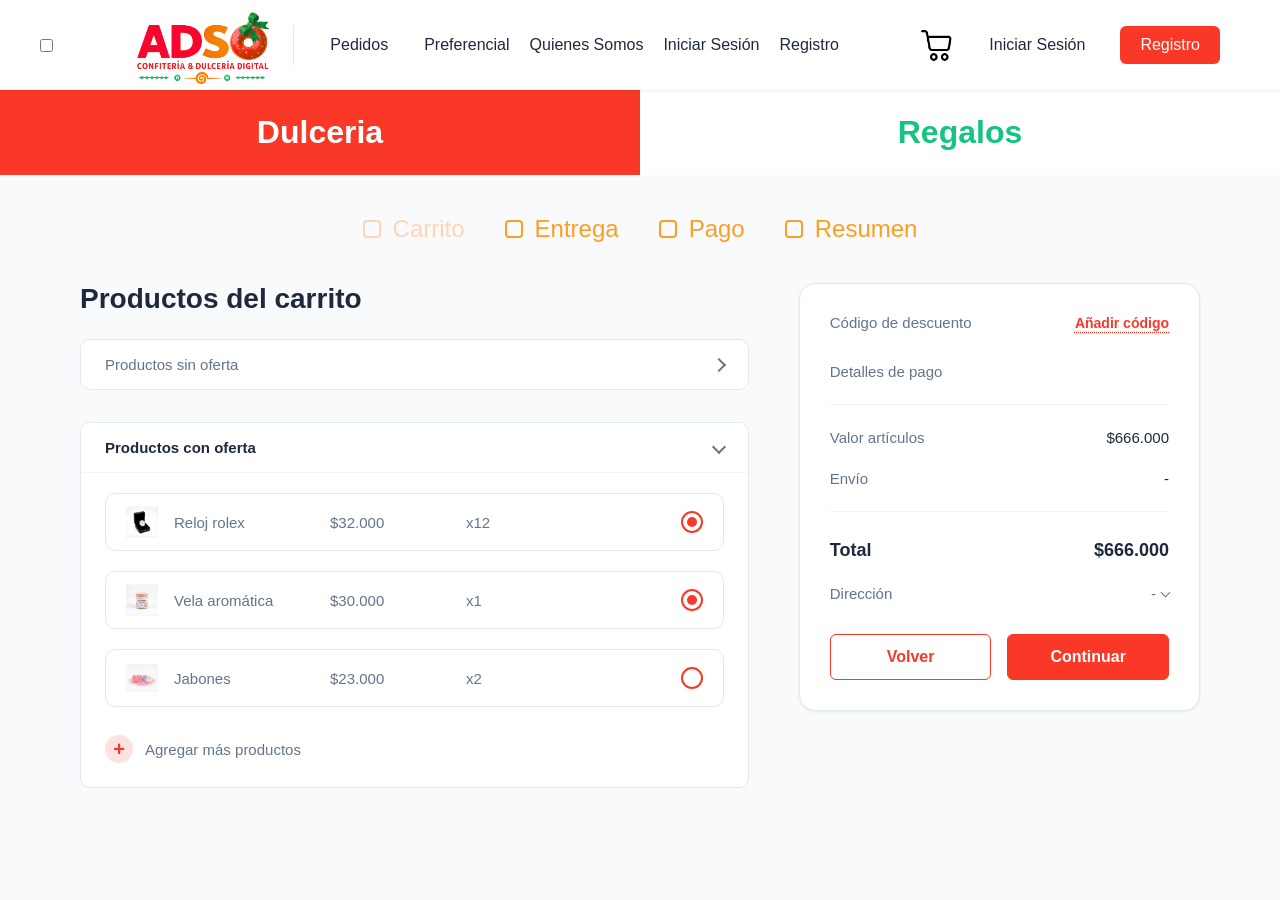
==== commit f4c7fea1: "cambios carrito  y preferencial y regalo" ====
--- a/carrito.html
+++ b/carrito.html
@@ -11,7 +11,7 @@
 <body>
 
     <header>
-
+        <input type="checkbox" id="menu-toggle" class="menu-toggle-checkbox">
 
         <div class="derecha header-left">
             <div class="logo">
@@ -21,9 +21,11 @@
             <nav class="navegacion">
                 <ul>
                     <li class="activo"><a href="pedidos.html">Pedidos</a></li>
-                    <li class="activo"><a href="preferencial.html">Preferencial</a></li>
-                    <li class="activo"><a href="quienes-somos.html">Quienes Somos</a></li>
-                   
+                    <li><a href="preferencial.html">Preferencial</a></li>
+                    <li><a href="quienes-somos.html">Quienes Somos</a></li>
+                    
+                    <li class="nav-movil-only"><a href="inicio de session.html" class="sesion-movil">Iniciar Sesión</a></li>
+                    <li class="nav-movil-only"><a href="registro.html" class="registro-movil">Registro</a></li>
                 </ul>
             </nav>
         </div>
@@ -34,20 +36,20 @@
             </a>
             <a href="inicio de session.html" class="sesion desktop-only">Iniciar Sesión</a>
             <a href="registro.html" class="registro desktop-only">Registro</a>
-            <label for="menu-toggle-checkbox" class="menu-toggle" aria-label="Abrir menú">
+            
+            <label for="menu-toggle" class="menu-toggle" aria-label="Abrir menú">
                 <span class="bar"></span>
                 <span class="bar"></span>
                 <span class="bar"></span>
             </label>
         </div>
-
     </header>
+
     <section class="categoria">
-
         <a href="index.html" class="btn-categoria dulceria">Dulceria</a>
         <a href="regalos.html" class="btn-categoria regalo">Regalos</a>
     </section>
-    <!-- VISTA 1: CARRITO -->
+
     <div id="vista-carrito" class="vista-paso">
         <div class="stepper">
             <div class="step step-active">
@@ -71,7 +73,7 @@
         <div class="padre">
             <div class="hijo">
                 <h2 class="titulo-seccion">Productos del carrito</h2>
-                
+
                 <details class="acordeon-container">
                     <summary class="campo-acordeon">
                         <span class="acordeon-titulo">Productos sin oferta</span>
@@ -81,7 +83,7 @@
                         <div class="no-productos">No hay productos sin oferta en el carrito.</div>
                     </div>
                 </details>
-                
+
                 <details class="acordeon-container" open>
                     <summary class="campo-acordeon">
                         <span class="acordeon-titulo">Productos con oferta</span>
@@ -99,7 +101,7 @@
                                 <div class="radio-punto"></div>
                             </div>
                         </div>
-                        
+
                         <div class="producto">
                             <div class="prod">
                                 <img src="assets/carrito/vela.png" alt="Vela aromática">
@@ -111,7 +113,7 @@
                                 <div class="radio-punto"></div>
                             </div>
                         </div>
-                        
+
                         <div class="producto">
                             <div class="prod">
                                 <img src="assets/carrito/jabones.png" alt="Jabones">
@@ -121,7 +123,7 @@
                             </div>
                             <div class="radio-button"></div>
                         </div>
-                        
+
                         <div class="agregar">
                             <div class="agregar-icono">+</div>
                             <span class="agregar-texto">Agregar más productos</span>
@@ -135,27 +137,27 @@
                     <span class="descuento-label">Código de descuento</span>
                     <a href="#" class="descuento-link">Añadir código</a>
                 </div>
-                
+
                 <h3 class="pagos-titulo">Detalles de pago</h3>
                 <hr class="pagos-divisor">
-                
+
                 <div class="grupos">
                     <span class="pago-label">Valor artículos</span>
                     <span class="pago-valor">$666.000</span>
                 </div>
-                
+
                 <div class="grupos">
                     <span class="pago-label">Envío</span>
                     <span class="pago-valor">-</span>
                 </div>
-                
-                <hr class="pagos-divisor">
-                
+
+                <hr class="pagos-divisor">
+
                 <div class="grupos total-grupo">
                     <span class="total-label">Total</span>
                     <span class="total-valor">$666.000</span>
                 </div>
-                
+
                 <div class="grupos direccion-grupo">
                     <span class="direccion-label">Dirección</span>
                     <div class="direccion-valor">
@@ -163,7 +165,7 @@
                         <span class="chevron chevron-abajo-pequeno"></span>
                     </div>
                 </div>
-                
+
                 <div class="botones-container">
                     <a href="pedidos.html" class="btn-volver">Volver</a>
                     <a href="#" id="btn-continuar-carrito" class="btn-continuar">Continuar</a>
@@ -172,7 +174,6 @@
         </div>
     </div>
 
-    <!-- VISTA 2: ENTREGA -->
     <div id="vista-entrega" class="vista-paso" style="display: none;">
         <div class="stepper">
             <div class="step step-completed">
@@ -196,7 +197,7 @@
         <div class="padre">
             <div class="hijo">
                 <h2 class="titulo-seccion">Datos de entrega</h2>
-                
+
                 <details class="acordeon-container">
                     <summary class="campo-acordeon">
                         <span class="acordeon-titulo">Datos básicos</span>
@@ -207,19 +208,19 @@
                             <label class="input-label">Nombre completo</label>
                             <input type="text" class="input-control" value="Yailys Urbay" placeholder="Nombre completo">
                         </div>
-                        
+
                         <div class="campo-input">
                             <label class="input-label">Correo electrónico</label>
                             <input type="email" class="input-control" value="yailysurbay@gmail.com" placeholder="Correo electrónico">
                         </div>
-                        
+
                         <div class="campo-input">
                             <label class="input-label">Teléfono</label>
                             <input type="tel" class="input-control" value="312 345 6789" placeholder="Ingresa tu número de teléfono">
                         </div>
                     </div>
                 </details>
-                
+
                 <details class="acordeon-container" open>
                     <summary class="campo-acordeon">
                         <span class="acordeon-titulo">Datos de domicilio</span>
@@ -227,7 +228,7 @@
                     </summary>
                     <div class="acordeon-contenido">
                         <h4 class="subtitulo-datos">Datos de la dirección</h4>
-                        
+
                         <div class="direcciones-chips">
                             <div class="direccion-chip chip-activo">
                                 <div class="chip-radio">
@@ -235,14 +236,14 @@
                                 </div>
                                 <span>Calle 15</span>
                             </div>
-                            
+
                             <div class="direccion-chip chip-activo">
                                 <div class="chip-radio">
                                     <span class="chip-check">✓</span>
                                 </div>
                                 <span>Nro. Cruce 6</span>
                             </div>
-                            
+
                             <div class="direccion-chip chip-activo">
                                 <div class="chip-radio">
                                     <span class="chip-check">✓</span>
@@ -250,12 +251,12 @@
                                 <span>Nro. Residencia 81</span>
                             </div>
                         </div>
-                        
+
                         <div class="informacion-adicional-bar">
                             <div class="chip-radio"></div>
                             <span>Información adicional</span>
                         </div>
-                        
+
                         <div class="agregar">
                             <div class="agregar-icono">+</div>
                             <span class="agregar-texto">Agregar más direcciones</span>
@@ -269,27 +270,27 @@
                     <span class="descuento-label">Código de descuento</span>
                     <a href="#" class="descuento-link">Añadir código</a>
                 </div>
-                
+
                 <h3 class="pagos-titulo">Detalles de pago</h3>
                 <hr class="pagos-divisor">
-                
+
                 <div class="grupos">
                     <span class="pago-label">Valor artículos</span>
                     <span class="pago-valor">$666.000</span>
                 </div>
-                
+
                 <div class="grupos">
                     <span class="pago-label">Envío</span>
                     <span class="pago-valor">-</span>
                 </div>
-                
-                <hr class="pagos-divisor">
-                
+
+                <hr class="pagos-divisor">
+
                 <div class="grupos total-grupo">
                     <span class="total-label">Total</span>
                     <span class="total-valor">$666.000</span>
                 </div>
-                
+
                 <div class="grupos direccion-grupo">
                     <span class="direccion-label">Dirección</span>
                     <div class="direccion-valor">
@@ -297,7 +298,7 @@
                         <span class="chevron chevron-abajo-pequeno"></span>
                     </div>
                 </div>
-                
+
                 <div class="botones-container">
                     <a href="#" id="btn-volver-entrega" class="btn-volver">Volver</a>
                     <a href="#" id="btn-continuar-entrega" class="btn-continuar">Continuar</a>
@@ -306,7 +307,6 @@
         </div>
     </div>
 
-    <!-- VISTA 3: PAGO -->
     <div id="vista-pago" class="vista-paso" style="display: none;">
         <div class="stepper">
             <div class="step step-completed">
@@ -330,7 +330,7 @@
         <div class="padre">
             <div class="hijo">
                 <h2 class="titulo-seccion">Métodos de pago</h2>
-                
+
                 <details class="acordeon-container">
                     <summary class="campo-acordeon">
                         <span class="acordeon-titulo">PSE</span>
@@ -355,7 +355,7 @@
                         </div>
                     </div>
                 </details>
-                
+
                 <details class="acordeon-container" open>
                     <summary class="campo-acordeon">
                         <span class="acordeon-titulo">Tarjeta débito/crédito</span>
@@ -372,7 +372,7 @@
                                 <div class="radio-punto"></div>
                             </div>
                         </div>
-                        
+
                         <div class="producto">
                             <div class="prod">
                                 <img src="https://img.icons8.com/color/48/visa.png" alt="Visa">
@@ -381,14 +381,14 @@
                             </div>
                             <div class="radio-button"></div>
                         </div>
-                        
+
                         <div class="agregar">
                             <div class="agregar-icono">+</div>
                             <span class="agregar-texto">Agregar nuevas tarjetas</span>
                         </div>
                     </div>
                 </details>
-                
+
                 <div class="agregar-metodo-completo">
                     <div class="agregar-icono">+</div>
                     <span class="agregar-texto">Agregar método de pago</span>
@@ -400,27 +400,27 @@
                     <span class="descuento-label">Código de descuento</span>
                     <a href="#" class="descuento-link">Añadir código</a>
                 </div>
-                
+
                 <h3 class="pagos-titulo">Detalles de pago</h3>
                 <hr class="pagos-divisor">
-                
+
                 <div class="grupos">
                     <span class="pago-label">Valor artículos</span>
                     <span class="pago-valor">$666.000</span>
                 </div>
-                
+
                 <div class="grupos">
                     <span class="pago-label">Envío</span>
                     <span class="pago-valor">$15.000</span>
                 </div>
-                
-                <hr class="pagos-divisor">
-                
+
+                <hr class="pagos-divisor">
+
                 <div class="grupos total-grupo">
                     <span class="total-label">Total</span>
                     <span class="total-valor">$681.000</span>
                 </div>
-                
+
                 <div class="grupos direccion-grupo">
                     <span class="direccion-label">Dirección</span>
                     <div class="direccion-valor">
@@ -428,7 +428,7 @@
                         <span class="chevron chevron-abajo-pequeno"></span>
                     </div>
                 </div>
-                
+
                 <div class="botones-container">
                     <a href="#" id="btn-volver-pago" class="btn-volver">Volver</a>
                     <a href="#" id="btn-continuar-pago" class="btn-continuar">Continuar</a>
@@ -437,7 +437,6 @@
         </div>
     </div>
 
-    <!-- VISTA 4: RESUMEN -->
     <div id="vista-resumen" class="vista-paso" style="display: none;">
         <div class="stepper">
             <div class="step step-completed">
@@ -461,7 +460,7 @@
         <div class="padre">
             <div class="hijo">
                 <h2 class="titulo-seccion">Resumen de compra</h2>
-                
+
                 <details class="acordeon-container" open>
                     <summary class="campo-acordeon">
                         <span class="acordeon-titulo">Revisar productos</span>
@@ -534,27 +533,27 @@
                     <span class="descuento-label">Código de descuento</span>
                     <a href="#" class="descuento-link">Añadir código</a>
                 </div>
-                
+
                 <h3 class="pagos-titulo">Detalles de pago</h3>
                 <hr class="pagos-divisor">
-                
+
                 <div class="grupos">
                     <span class="pago-label">Valor artículos</span>
                     <span class="pago-valor">$666.000</span>
                 </div>
-                
+
                 <div class="grupos">
                     <span class="pago-label">Envío</span>
                     <span class="pago-valor">$15.000</span>
                 </div>
-                
-                <hr class="pagos-divisor">
-                
+
+                <hr class="pagos-divisor">
+
                 <div class="grupos total-grupo">
                     <span class="total-label">Total</span>
                     <span class="total-valor">$681.000</span>
                 </div>
-                
+
                 <div class="grupos direccion-grupo">
                     <span class="direccion-label">Dirección</span>
                     <div class="direccion-valor">
@@ -562,7 +561,7 @@
                         <span class="chevron chevron-abajo-pequeno"></span>
                     </div>
                 </div>
-                
+
                 <div class="botones-container">
                     <a href="#" id="btn-volver-resumen" class="btn-volver">Volver</a>
                     <a href="#" id="btn-finalizar-compra" class="btn-continuar">Finalizar Compra</a>
@@ -571,7 +570,6 @@
         </div>
     </div>
 
-    <!-- MODAL DE COMPRA EXITOSA -->
     <div id="modal-compra-exitosa" class="modal-overlay">
         <div class="modal-content">
             <div class="modal-icon-container">
@@ -585,7 +583,13 @@
                 <span>¿Tienes alguna duda?</span>
                 <a href="https://wa.me/573123456789" target="_blank" class="soporte-link">
                     Soporte
-                    <svg width="14" height="14" viewBox="0 0 24 24" fill="none" stroke="currentColor" stroke-width="2" stroke-linecap="round" stroke-linejoin="round" style="margin-left: 2px; display: inline-block; vertical-align: middle;"><path d="M18 13v6a2 2 0 0 1-2 2H5a2 2 0 0 1-2-2V8a2 2 0 0 1 2-2h6"></path><polyline points="15 3 21 3 21 9"></polyline><line x1="10" y1="14" x2="21" y2="3"></line></svg>
+                    <svg width="14" height="14" viewBox="0 0 24 24" fill="none" stroke="currentColor" stroke-width="2"
+                        stroke-linecap="round" stroke-linejoin="round"
+                        style="margin-left: 2px; display: inline-block; vertical-align: middle;">
+                        <path d="M18 13v6a2 2 0 0 1-2 2H5a2 2 0 0 1-2-2V8a2 2 0 0 1 2-2h6"></path>
+                        <polyline points="15 3 21 3 21 9"></polyline>
+                        <line x1="10" y1="14" x2="21" y2="3"></line>
+                    </svg>
                 </a>
             </div>
             <a href="index.html" class="modal-btn-inicio">Volver al Inicio</a>
@@ -594,7 +598,7 @@
 
     <script>
         // Paso 1: Carrito -> Paso 2: Entrega
-        document.getElementById('btn-continuar-carrito').addEventListener('click', function(e) {
+        document.getElementById('btn-continuar-carrito').addEventListener('click', function (e) {
             e.preventDefault();
             document.getElementById('vista-carrito').style.display = 'none';
             document.getElementById('vista-entrega').style.display = 'block';
@@ -602,7 +606,7 @@
         });
 
         // Paso 2: Entrega -> Paso 1: Carrito
-        document.getElementById('btn-volver-entrega').addEventListener('click', function(e) {
+        document.getElementById('btn-volver-entrega').addEventListener('click', function (e) {
             e.preventDefault();
             document.getElementById('vista-entrega').style.display = 'none';
             document.getElementById('vista-carrito').style.display = 'block';
@@ -610,7 +614,7 @@
         });
 
         // Paso 2: Entrega -> Paso 3: Pago
-        document.getElementById('btn-continuar-entrega').addEventListener('click', function(e) {
+        document.getElementById('btn-continuar-entrega').addEventListener('click', function (e) {
             e.preventDefault();
             document.getElementById('vista-entrega').style.display = 'none';
             document.getElementById('vista-pago').style.display = 'block';
@@ -618,7 +622,7 @@
         });
 
         // Paso 3: Pago -> Paso 2: Entrega
-        document.getElementById('btn-volver-pago').addEventListener('click', function(e) {
+        document.getElementById('btn-volver-pago').addEventListener('click', function (e) {
             e.preventDefault();
             document.getElementById('vista-pago').style.display = 'none';
             document.getElementById('vista-entrega').style.display = 'block';
@@ -626,7 +630,7 @@
         });
 
         // Paso 3: Pago -> Paso 4: Resumen
-        document.getElementById('btn-continuar-pago').addEventListener('click', function(e) {
+        document.getElementById('btn-continuar-pago').addEventListener('click', function (e) {
             e.preventDefault();
             document.getElementById('vista-pago').style.display = 'none';
             document.getElementById('vista-resumen').style.display = 'block';
@@ -634,7 +638,7 @@
         });
 
         // Paso 4: Resumen -> Paso 3: Pago
-        document.getElementById('btn-volver-resumen').addEventListener('click', function(e) {
+        document.getElementById('btn-volver-resumen').addEventListener('click', function (e) {
             e.preventDefault();
             document.getElementById('vista-resumen').style.display = 'none';
             document.getElementById('vista-pago').style.display = 'block';
@@ -642,11 +646,12 @@
         });
 
         // Finalizar Compra -> Mostrar Modal
-        document.getElementById('btn-finalizar-compra').addEventListener('click', function(e) {
+        document.getElementById('btn-finalizar-compra').addEventListener('click', function (e) {
             e.preventDefault();
             document.getElementById('modal-compra-exitosa').classList.add('active');
         });
     </script>
 
 </body>
+
 </html>
--- a/styles/carrito.css
+++ b/styles/carrito.css
@@ -1,15 +1,18 @@
+/*
+   1. VARIABLES DE ENTORNO Y CONFIGURACIÓN (:root)
+  */
 :root {
     /* Paleta de colores armoniosa */
-    --primary: #F93827;       /* Rojo vibrante confitería */
+    --primary: #F93827;          /* Rojo vibrante confitería */
     --primary-hover: #e02f1f;
-    --secondary: #16C47F;     /* Verde fresco */
+    --secondary: #16C47F;        /* Verde fresco */
     --secondary-hover: #12a369;
-    --accent: #FF9D23;        /* Naranja cálido */
+    --accent: #FF9D23;           /* Naranja cálido */
     --accent-hover: #e68a1d;
     --bg-main: #f8fafc;
     --bg-card: #ffffff;
-    --text-main: #1e293b;     /* Slate 800 */
-    --text-muted: #64748b;    /* Slate 500 */
+    --text-main: #1e293b;        /* Slate 800 */
+    --text-muted: #64748b;       /* Slate 500 */
     --border-color: #e2e8f0;
     
     /* Tipografías Premium */
@@ -27,6 +30,7 @@
     --transition-smooth: all 0.3s cubic-bezier(0.4, 0, 0.2, 1);
 }
 
+/* Reset Base */
 * {
     margin: 0;
     padding: 0;
@@ -35,12 +39,15 @@
 
 body {
     min-height: 100vh;
-    background: var(--bg-main); /* Cambiado a bg-main para consistencia */
+    background: var(--bg-main); 
     font-family: var(--font-body);
     color: var(--text-main);
 }
 
-/*  HEADER RESPONSIVO  */
+
+/*
+    HEADER, NAVEGACIÓN Y MENÚ HAMBURGUESA (Escritorio)
+    */
 header {
     background: white;
     display: flex;
@@ -50,11 +57,12 @@
     width: 100%;
     padding: 0 40px;
     box-shadow: var(--shadow-sm);
-    position: sticky; /* Mejor comportamiento que fixed/relative estático */
+    position: sticky; 
     top: 0;
     z-index: 100;
 }
 
+/* Identidad Visual */
 .logo {
     width: 140px;
     height: auto;
@@ -68,17 +76,19 @@
     object-fit: contain;
 }
 
-/* Navegación y Menús */
+/* Listas de Navegación */
 nav ul, .menu {
     display: flex;
     list-style: none;
     gap: 20px;
     align-items: center;
 }
-.nav ul{
+
+.nav ul {
     display: flex;
     flex-wrap: wrap;
 }
+
 nav a, .menu a {
     text-decoration: none;
     color: var(--text-main);
@@ -98,7 +108,7 @@
     color: white;
 }
 
-/* Derecha del Header */
+/* Área de Acciones de Usuario (Derecha) */
 .derecha, .acciones {
     display: flex;
     align-items: center;
@@ -107,7 +117,7 @@
 }
 
 .derecha hr {
-    height: 40px; /* Reducido de 100px para que luzca estético */
+    height: 40px; 
     border: none;
     border-left: 1px solid var(--border-color);
 }
@@ -153,6 +163,11 @@
     height: 35px;
     object-fit: contain;
 }
+
+
+/* 
+    CATEGORÍAS 
+    */
 .categoria {
     display: flex;
     width: 100%;
@@ -160,7 +175,6 @@
     gap: 0;
 }
 
-/*estilos para los botones de categoria*/
 .btn-categoria {
     flex: 1;
     text-align: center;
@@ -175,11 +189,10 @@
     overflow: hidden;
 }
 
-/*estilos para la categoria de regal*/
+/* Variación Regalos & Detalles */
 .regalo {
     background: #ffffff;
     color: var(--secondary);
-    /* border: 2px solid var(--secondary); */
 }
 
 .regalo:hover {
@@ -187,7 +200,7 @@
     color: #ffffff;
 }
 
-/*estilos para la categoria de dulceria*/
+/* Variación Dulcería */
 .dulceria {
     background: var(--primary);
     color: #ffffff;
@@ -197,7 +210,10 @@
     background: var(--primary-hover);
 }
 
-/* STEPPER */
+
+/* 
+   STEPPER (Barra de Progreso del Checkout)
+   */
 .stepper {
     display: flex;
     align-items: center;
@@ -214,11 +230,15 @@
     font-family: var(--font-body);
     font-weight: 400;
     font-size: 24px;
-    color: var(--accent); /* #FF9D23 */
+    color: var(--accent); 
 }
 
 .step.step-active {
-    color: #ffd5b5; /* Naranja más claro para el primer paso activo según la imagen */
+    color: #ffd5b5; 
+}
+
+.step.step-completed {
+    color: var(--accent); 
 }
 
 .step-checkbox {
@@ -231,10 +251,25 @@
 }
 
 .step.step-active .step-checkbox {
-    border-color: #ffd5b5; /* Naranja más claro para la caja del primer paso activo */
-}
-
-/* MAIN GRID LAYOUT */
+    border-color: #ffd5b5; 
+}
+
+.step-checkbox.step-checked {
+    border-color: var(--accent);
+    background: transparent;
+    color: var(--accent);
+    font-size: 14px;
+    font-weight: 700;
+    display: flex;
+    align-items: center;
+    justify-content: center;
+    line-height: 1;
+}
+
+
+/* 
+    CONTENEDORES Y ESTRUCTURA DE LA TIENDA 
+   */
 .padre {
     display: grid;
     grid-template-columns: 1.25fr 0.75fr;
@@ -252,6 +287,10 @@
     width: 100%;
 }
 
+.vista-paso {
+    width: 100%;
+}
+
 .titulo-seccion {
     font-family: var(--font-heading);
     font-size: 28px;
@@ -260,7 +299,18 @@
     margin-bottom: 8px;
 }
 
-/* ACCORDIONS */
+.subtitulo-datos {
+    font-family: var(--font-body);
+    font-size: 15px;
+    font-weight: 600;
+    color: var(--text-main);
+    margin-bottom: 12px;
+}
+
+
+/*
+   6. ACORDEONES, PRODUCTOS Y SELECCIONADORES
+    */
 .acordeon-container {
     background: white;
     border: 1px solid #e2e8f0;
@@ -270,10 +320,6 @@
     transition: var(--transition-smooth);
 }
 
-.campo-acordeon::-webkit-details-marker {
-    display: none;
-}
-
 .campo-acordeon {
     display: flex;
     justify-content: space-between;
@@ -282,8 +328,12 @@
     background: white;
     cursor: pointer;
     outline: none;
-    list-style: none; /* removes standard arrow on firefox */
-    transition: var(--transition-smooth);
+    list-style: none; 
+    transition: var(--transition-smooth);
+}
+
+.campo-acordeon::-webkit-details-marker {
+    display: none;
 }
 
 .campo-acordeon:hover {
@@ -302,18 +352,27 @@
     color: var(--text-main);
 }
 
-/* CHEVRONS */
+.acordeon-contenido {
+    padding: 0 24px 24px 24px;
+    display: flex;
+    flex-direction: column;
+    gap: 20px;
+    border-top: 1px solid #f1f5f9;
+    padding-top: 20px;
+}
+
+/* Indicadores Visuales (Chevrons) */
 .chevron {
     display: inline-block;
     border: solid var(--text-muted);
     border-width: 0 2px 2px 0;
     padding: 4px;
-    transform: rotate(-45deg); /* points right by default */
+    transform: rotate(-45deg); 
     transition: var(--transition-smooth);
 }
 
 .acordeon-container[open] .chevron {
-    transform: rotate(45deg); /* points down when open */
+    transform: rotate(45deg); 
     margin-bottom: 2px;
 }
 
@@ -327,16 +386,7 @@
     margin-left: 6px;
 }
 
-/* EXPANDED ACCORDION CARD */
-.acordeon-contenido {
-    padding: 0 24px 24px 24px;
-    display: flex;
-    flex-direction: column;
-    gap: 20px;
-    border-top: 1px solid #f1f5f9;
-    padding-top: 20px;
-}
-
+/* Listado de Productos Internos */
 .no-productos {
     font-family: var(--font-body);
     font-size: 15px;
@@ -345,7 +395,6 @@
     padding: 10px 0;
 }
 
-/* PRODUCT ROWS */
 .producto {
     display: flex;
     justify-content: space-between;
@@ -376,12 +425,18 @@
     object-fit: contain;
 }
 
+.prod img.brand-logo, .prod img[src*="icons8"] {
+    width: 38px !important;
+    height: auto !important;
+    object-fit: contain;
+}
+
 .producto-nombre {
     font-family: var(--font-body);
     font-size: 15px;
     font-weight: 500;
     color: var(--text-muted);
-    width: 140px; /* Ancho fijo para mantener la alineación de las columnas */
+    width: 140px; 
 }
 
 .producto-precio {
@@ -399,11 +454,11 @@
     color: var(--text-muted);
 }
 
-/* CUSTOM RED RADIO BUTTON */
+/* Control Interno Personalizado (Radio Rojo) */
 .radio-button {
     width: 22px;
     height: 22px;
-    border: 2px solid var(--primary); /* #F93827 */
+    border: 2px solid var(--primary); 
     border-radius: 50%;
     display: flex;
     align-items: center;
@@ -420,316 +475,11 @@
     border-radius: 50%;
 }
 
-/* ADD MORE PRODUCTS BUTTON */
-.agregar {
-    display: flex;
-    align-items: center;
-    gap: 12px;
-    cursor: pointer;
-    margin-top: 8px;
-    width: fit-content;
-    transition: var(--transition-smooth);
-}
-
-.agregar:hover .agregar-texto {
-    color: var(--primary);
-}
-
-.agregar:hover .agregar-icono {
-    background-color: #fca5a5;
-    transform: scale(1.05);
-}
-
-.agregar-icono {
-    width: 28px;
-    height: 28px;
-    background-color: #fee2e2; /* Rosado claro */
-    color: var(--primary);
-    border-radius: 50%;
-    display: flex;
-    align-items: center;
-    justify-content: center;
-    font-size: 20px;
-    font-weight: 600;
-    transition: var(--transition-smooth);
-}
-
-.agregar-texto {
-    font-family: var(--font-body);
-    font-size: 15px;
-    font-weight: 500;
-    color: var(--text-muted);
-    transition: var(--transition-smooth);
-}
-
-/* RIGHT COLUMN: PAYMENTS/SUMMARY */
-.pagos {
-    display: flex;
-    flex-direction: column;
-    background: white;
-    border: 1px solid #e2e8f0;
-    border-radius: var(--radius-lg);
-    padding: 30px;
-    box-shadow: var(--shadow-sm);
-    gap: 24px;
-}
-
-.grupos {
-    display: flex;
-    justify-content: space-between;
-    align-items: center;
-    width: 100%;
-}
-
-.descuento-grupo {
-    margin-bottom: 4px;
-}
-
-.descuento-label {
-    font-family: var(--font-body);
-    font-size: 15px;
-    color: var(--text-muted);
-}
-
-.descuento-link {
-    font-family: var(--font-body);
-    font-size: 14px;
-    color: var(--primary);
-    font-weight: 600;
-    text-decoration: underline dotted var(--primary);
-    text-underline-offset: 4px;
-    transition: var(--transition-smooth);
-}
-
-.descuento-link:hover {
-    color: var(--primary-hover);
-    text-decoration: underline solid var(--primary-hover);
-}
-
-.pagos-titulo {
-    font-family: var(--font-body);
-    font-size: 15px;
-    font-weight: 500;
-    color: var(--text-muted);
-    margin-top: 4px;
-}
-
-.pagos-divisor {
-    border: none;
-    border-top: 1px solid #f1f5f9;
-    margin: 0;
-}
-
-.pago-label {
-    font-family: var(--font-body);
-    font-size: 15px;
-    color: var(--text-muted);
-}
-
-.pago-valor {
-    font-family: var(--font-body);
-    font-size: 15px;
-    font-weight: 500;
-    color: var(--text-main);
-}
-
-.total-grupo {
-    margin-top: 4px;
-}
-
-.total-label {
-    font-family: var(--font-body);
-    font-size: 18px;
-    font-weight: 700;
-    color: var(--text-main);
-}
-
-.total-valor {
-    font-family: var(--font-body);
-    font-size: 18px;
-    font-weight: 700;
-    color: var(--text-main);
-}
-
-.direccion-grupo {
-    margin-top: 8px;
-}
-
-.direccion-label {
-    font-family: var(--font-body);
-    font-size: 15px;
-    color: var(--text-muted);
-}
-
-.direccion-valor {
-    display: flex;
-    align-items: center;
-    font-family: var(--font-body);
-    font-size: 15px;
-    color: var(--text-muted);
-    cursor: pointer;
-}
-
-/* ACTION BUTTONS */
-.botones-container {
-    display: flex;
-    gap: 16px;
-    width: 100%;
-    margin-top: 8px;
-}
-
-.btn-volver, .btn-continuar {
-    flex: 1;
-    display: flex;
-    justify-content: center;
-    align-items: center;
-    padding: 12px 24px;
-    border-radius: var(--radius-sm);
-    font-family: var(--font-body);
-    font-weight: 600;
-    font-size: 16px;
-    text-decoration: none;
-    transition: var(--transition-smooth);
-    text-align: center;
-    height: 46px;
-}
-
-.btn-volver {
-    background-color: white;
-    border: 1.5px solid var(--primary);
-    color: var(--primary) !important;
-}
-
-.btn-volver:hover {
-    background-color: #fff5f5;
-    border-color: var(--primary-hover);
-    color: var(--primary-hover) !important;
-}
-
-.btn-continuar {
-    background-color: var(--primary);
-    border: 1.5px solid var(--primary);
-    color: white !important;
-}
-
-.btn-continuar:hover {
-    background-color: var(--primary-hover);
-    border-color: var(--primary-hover);
-    transform: translateY(-1px);
-    box-shadow: var(--shadow-sm);
-}
-
-/* COMPLETED STEP */
-.step.step-completed {
-    color: var(--accent); /* #FF9D23 */
-}
-
-.step-checkbox.step-checked {
-    border-color: var(--accent);
-    background: transparent;
-    color: var(--accent);
-    font-size: 14px;
-    font-weight: 700;
-    display: flex;
-    align-items: center;
-    justify-content: center;
-    line-height: 1;
-}
-
-/* SUBTITLE FOR STEP 2 */
-.subtitulo-datos {
-    font-family: var(--font-body);
-    font-size: 15px;
-    font-weight: 600;
-    color: var(--text-main);
-    margin-bottom: 12px;
-}
-
-/* CHIPS */
-.direcciones-chips {
-    display: flex;
-    flex-wrap: wrap;
-    gap: 12px;
-    margin-bottom: 8px;
-    width: 100%;
-}
-
-.direccion-chip {
-    display: flex;
-    align-items: center;
-    gap: 8px;
-    border: 1px solid #e2e8f0;
-    border-radius: 20px;
-    padding: 8px 16px;
-    background: white;
-    cursor: pointer;
-    font-family: var(--font-body);
-    font-size: 14px;
-    font-weight: 500;
-    color: var(--text-muted);
-    transition: var(--transition-smooth);
-}
-
-.direccion-chip:hover {
-    border-color: #cbd5e1;
-    color: var(--text-main);
-}
-
-.direccion-chip.chip-activo {
-    border-color: #cbd5e1;
-    color: var(--text-main);
-}
-
-/* CHIP RADIO SELECTOR */
-.chip-radio {
-    width: 18px;
-    height: 18px;
-    border: 2px solid var(--primary); /* #F93827 */
-    border-radius: 50%;
-    display: flex;
-    align-items: center;
-    justify-content: center;
-    background: white;
-    transition: var(--transition-smooth);
-}
-
-.direccion-chip.chip-activo .chip-radio {
-    background-color: var(--primary);
-}
-
-.chip-check {
-    color: white;
-    font-size: 11px;
-    font-weight: 700;
-    display: flex;
-    align-items: center;
-    justify-content: center;
-}
-
-/* ADDITIONAL INFO BAR */
-.informacion-adicional-bar {
-    display: flex;
-    align-items: center;
-    gap: 12px;
-    border: 1px solid #e2e8f0;
-    border-radius: var(--radius-md);
-    padding: 14px 20px;
-    background: white;
-    width: 100%;
-    cursor: pointer;
-    font-family: var(--font-body);
-    font-size: 14px;
-    font-weight: 500;
-    color: var(--text-muted);
-    transition: var(--transition-smooth);
-}
-
-.informacion-adicional-bar:hover {
-    border-color: #cbd5e1;
-}
-
-/* BASIC DATA FORM */
-.datos-basicos-form {
+
+/* 
+    FORMULARIOS, CHIPS Y COMPLEMENTOS DE PAGO
+  */
+.datos-basicos-form, .pse-form {
     display: flex;
     flex-direction: column;
     gap: 16px;
@@ -766,13 +516,6 @@
     border-color: var(--primary);
     background-color: white;
     box-shadow: 0 0 0 3px rgba(249, 56, 39, 0.1);
-}
-
-/* PSE FORM STYLES */
-.pse-form {
-    display: flex;
-    flex-direction: column;
-    gap: 16px;
 }
 
 .select-control {
@@ -785,14 +528,214 @@
     cursor: pointer;
 }
 
-/* BRAND LOGOS FOR CARDS */
-.prod img.brand-logo, .prod img[src*="icons8"] {
-    width: 38px !important;
-    height: auto !important;
-    object-fit: contain;
-}
-
-/* FULL WIDTH ADD PAYMENT METHOD BUTTON */
+/* Selectores Rápidos (Direcciones) */
+.direcciones-chips {
+    display: flex;
+    flex-wrap: wrap;
+    gap: 12px;
+    margin-bottom: 8px;
+    width: 100%;
+}
+
+.direccion-chip {
+    display: flex;
+    align-items: center;
+    gap: 8px;
+    border: 1px solid #e2e8f0;
+    border-radius: 20px;
+    padding: 8px 16px;
+    background: white;
+    cursor: pointer;
+    font-family: var(--font-body);
+    font-size: 14px;
+    font-weight: 500;
+    color: var(--text-muted);
+    transition: var(--transition-smooth);
+}
+
+.direccion-chip:hover, .direccion-chip.chip-activo {
+    border-color: #cbd5e1;
+    color: var(--text-main);
+}
+
+.chip-radio {
+    width: 18px;
+    height: 18px;
+    border: 2px solid var(--primary); 
+    border-radius: 50%;
+    display: flex;
+    align-items: center;
+    justify-content: center;
+    background: white;
+    transition: var(--transition-smooth);
+}
+
+.direccion-chip.chip-activo .chip-radio {
+    background-color: var(--primary);
+}
+
+.chip-check {
+    color: white;
+    font-size: 11px;
+    font-weight: 700;
+    display: flex;
+    align-items: center;
+    justify-content: center;
+}
+
+/* Complementos y Barras */
+.informacion-adicional-bar {
+    display: flex;
+    align-items: center;
+    gap: 12px;
+    border: 1px solid #e2e8f0;
+    border-radius: var(--radius-md);
+    padding: 14px 20px;
+    background: white;
+    width: 100%;
+    cursor: pointer;
+    font-family: var(--font-body);
+    font-size: 14px;
+    font-weight: 500;
+    color: var(--text-muted);
+    transition: var(--transition-smooth);
+}
+
+.informacion-adicional-bar:hover {
+    border-color: #cbd5e1;
+}
+
+
+/* 
+    RESUMEN DE COMPRA, ACCIONES Y BOTONES DE FLUJO
+   */
+.pagos {
+    display: flex;
+    flex-direction: column;
+    background: white;
+    border: 1px solid #e2e8f0;
+    border-radius: var(--radius-lg);
+    padding: 30px;
+    box-shadow: var(--shadow-sm);
+    gap: 24px;
+}
+
+.grupos {
+    display: flex;
+    justify-content: space-between;
+    align-items: center;
+    width: 100%;
+}
+
+.pagos-titulo {
+    font-family: var(--font-body);
+    font-size: 15px;
+    font-weight: 500;
+    color: var(--text-muted);
+    margin-top: 4px;
+}
+
+.pagos-divisor {
+    border: none;
+    border-top: 1px solid #f1f5f9;
+    margin: 0;
+}
+
+.pago-label, .descuento-label, .direccion-label {
+    font-family: var(--font-body);
+    font-size: 15px;
+    color: var(--text-muted);
+}
+
+.pago-valor, .direccion-valor {
+    font-family: var(--font-body);
+    font-size: 15px;
+    font-weight: 500;
+    color: var(--text-main);
+}
+
+.direccion-valor {
+    display: flex;
+    align-items: center;
+    cursor: pointer;
+    color: var(--text-muted);
+}
+
+/* Descuentos */
+.descuento-grupo {
+    margin-bottom: 4px;
+}
+
+.descuento-link {
+    font-family: var(--font-body);
+    font-size: 14px;
+    color: var(--primary);
+    font-weight: 600;
+    text-decoration: underline dotted var(--primary);
+    text-underline-offset: 4px;
+    transition: var(--transition-smooth);
+}
+
+.descuento-link:hover {
+    color: var(--primary-hover);
+    text-decoration: underline solid var(--primary-hover);
+}
+
+/* Totales */
+.total-grupo {
+    margin-top: 4px;
+}
+
+.total-label, .total-valor {
+    font-family: var(--font-body);
+    font-size: 18px;
+    font-weight: 700;
+    color: var(--text-main);
+}
+
+/* Botones de control estándar */
+.agregar {
+    display: flex;
+    align-items: center;
+    gap: 12px;
+    cursor: pointer;
+    margin-top: 8px;
+    width: fit-content;
+    transition: var(--transition-smooth);
+}
+
+.agregar:hover .agregar-texto {
+    color: var(--primary);
+}
+
+.agregar:hover .agregar-icono {
+    background-color: #fca5a5;
+    transform: scale(1.05);
+}
+
+.agregar-icono {
+    width: 28px;
+    height: 28px;
+    background-color: #fee2e2; 
+    color: var(--primary);
+    border-radius: 50%;
+    display: flex;
+    align-items: center;
+    justify-content: center;
+    font-size: 20px;
+    font-weight: 600;
+    transition: var(--transition-smooth);
+}
+
+.agregar-texto {
+    font-family: var(--font-body);
+    font-size: 15px;
+    font-weight: 500;
+    color: var(--text-muted);
+    transition: var(--transition-smooth);
+}
+
+/* Añadir Métodos de pago (Full Width) */
 .agregar-metodo-completo {
     display: flex;
     align-items: center;
@@ -842,23 +785,64 @@
     background-color: #fca5a5;
 }
 
-/* step views wrapper */
-.vista-paso {
-    width: 100%;
-}
-
-
-/* 
-   MODAL COMPRA EXITOSA (POPUP)
-    */
+/* Contenedores de botones Continuar / Volver */
+.botones-container {
+    display: flex;
+    gap: 16px;
+    width: 100%;
+    margin-top: 8px;
+}
+
+.btn-volver, .btn-continuar {
+    flex: 1;
+    display: flex;
+    justify-content: center;
+    align-items: center;
+    padding: 12px 24px;
+    border-radius: var(--radius-sm);
+    font-family: var(--font-body);
+    font-weight: 600;
+    font-size: 16px;
+    text-decoration: none;
+    transition: var(--transition-smooth);
+    text-align: center;
+    height: 46px;
+}
+
+.btn-volver {
+    background-color: white;
+    border: 1.5px solid var(--primary);
+    color: var(--primary) !important;
+}
+
+.btn-volver:hover {
+    background-color: #fff5f5;
+    border-color: var(--primary-hover);
+    color: var(--primary-hover) !important;
+}
+
+.btn-continuar {
+    background-color: var(--primary);
+    border: 1.5px solid var(--primary);
+    color: white !important;
+}
+
+.btn-continuar:hover {
+    background-color: var(--primary-hover);
+    border-color: var(--primary-hover);
+    transform: translateY(-1px);
+    box-shadow: var(--shadow-sm);
+}
+
+/*compras*/
 .modal-overlay {
     position: fixed;
     top: 0;
     left: 0;
     width: 100%;
     height: 100%;
-    background-color: rgba(15, 23, 42, 0.6); /* Slate-900 with transparency */
-    backdrop-filter: blur(8px); /* Premium blur effect */
+    background-color: rgba(15, 23, 42, 0.6); 
+    backdrop-filter: blur(8px); 
     display: flex;
     justify-content: center;
     align-items: center;
@@ -894,7 +878,6 @@
     transform: scale(1);
 }
 
-/* Micro-decoration */
 .modal-content::before {
     content: '';
     position: absolute;
@@ -909,7 +892,7 @@
     width: 80px;
     height: 80px;
     border-radius: 50%;
-    background-color: #ecfdf5; /* emerald-50 */
+    background-color: #ecfdf5; 
     display: flex;
     align-items: center;
     justify-content: center;
@@ -927,7 +910,7 @@
     width: 60px;
     height: 60px;
     border-radius: 50%;
-    background: linear-gradient(135deg, #10b981, #059669); /* emerald gradient */
+    background: linear-gradient(135deg, #10b981, #059669); 
     color: white;
     font-size: 28px;
     font-weight: 700;
@@ -1022,229 +1005,243 @@
         opacity: 1;
     }
 }
-/* 
-   DESKTOP GRANDE
-*/
-@media screen and (min-width: 1200px){
-
-    .padre{
-        max-width: 1400px;
-    }
-
-    .pagos{
-        position: sticky;
-        top: 120px;
-    }
-
-}
-
-/* 
-   TABLET
- */
-@media screen and (max-width: 1024px){
-
-    header{
+
+
+/* TABLET (Hasta 1024px) */
+@media screen and (max-width: 1024px) {
+    header {
+        padding: 0 24px;
+    }
+
+    .padre {
+        grid-template-columns: 1fr; /* Columna única fluida */
+        gap: 32px;
+        padding: 0 24px 40px;
+    }
+
+    .btn-categoria {
+        font-size: 26px;
+        padding: 20px;
+    }
+
+    .stepper {
+        gap: 24px;
+    }
+
+    .step {
+        font-size: 18px;
+    }
+}
+
+/* MÓVIL ESTÁNDAR (Hasta 768px) */
+@media screen and (max-width: 768px) {
+    header {
         padding: 0 20px;
-    }
-
-    .categoria{
+        min-height: 80px;
+        position: relative; 
+    }
+
+    /* Ocultamos los elementos de escritorio de la derecha */
+    .derecha hr, .derecha .sesion, .derecha .registro {
+        display: none !important;
+    }
+
+    /* Escondemos el checkbox real de la hamburguesa */
+    .menu-toggle-checkbox {
+        display: none;
+    }
+
+    /* Estructura del botón de hamburguesa */
+    .menu-toggle {
+        display: flex;
+        flex-direction: column;
+        justify-content: space-between;
+        width: 30px;
+        height: 21px;
+        cursor: pointer;
+        z-index: 110;
+    }
+
+    .menu-toggle .bar {
+        width: 100%;
+        height: 3px;
+        background-color: var(--text-main);
+        border-radius: 2px;
+        transition: var(--transition-smooth);
+    }
+
+    /* Transformación de barras a una "X" con CSS puro */
+    .menu-toggle-checkbox:checked ~ .menu-toggle .bar:nth-child(1) {
+        transform: translateY(9px) rotate(45deg);
+        background-color: var(--primary);
+    }
+    
+    .menu-toggle-checkbox:checked ~ .menu-toggle .bar:nth-child(2) {
+        opacity: 0;
+    }
+    
+    .menu-toggle-checkbox:checked ~ .menu-toggle .bar:nth-child(3) {
+        transform: translateY(-9px) rotate(-45deg);
+        background-color: var(--primary);
+    }
+
+    /* Menú navegación desplegable móvil mediante Checkbox Hack */
+    nav {
+        display: block !important;
+        position: absolute;
+        top: 80px; 
+        left: 0;
+        width: 100%;
+        background: white;
+        box-shadow: 0 10px 15px -3px rgba(0,0,0,0.05);
+        border-top: 1px solid var(--border-color);
+        max-height: 0;
+        overflow: hidden;
+        transition: max-height 0.4s ease-in-out;
+        z-index: 105;
+    }
+
+    /* Desplegar nav cuando el input esté :checked */
+    .menu-toggle-checkbox:checked ~ nav {
+        max-height: 400px; 
+    }
+
+    nav ul.menu {
+        flex-direction: column;
+        align-items: stretch;
+        gap: 0;
+        padding: 10px 0;
+    }
+
+    nav ul.menu li a {
+        display: block;
+        padding: 16px 24px;
+        width: 100%;
+        border-bottom: 1px solid #f1f5f9;
+    }
+
+    nav ul.menu li a:hover,
+    nav ul.menu li a.activo {
+        background-color: #fff5f5;
+        color: var(--primary);
+    }
+
+    .nav-movil-only {
+        display: block !important;
+    }
+
+    /* Ajustes adaptativos de componentes */
+    .stepper {
+        gap: 16px;
+        margin: 24px 0;
+    }
+
+    .step {
+        font-size: 15px;
+        gap: 8px;
+    }
+
+    .categoria {
+        flex-direction: column;
+    }
+
+    .btn-categoria {
+        font-size: 22px;
+        padding: 16px;
+    }
+
+    .titulo-seccion {
+        font-size: 22px;
+    }
+
+    .producto {
+        display: grid;
+        grid-template-columns: 1fr auto;
+        gap: 12px;
+        padding: 16px;
+    }
+
+    .prod {
         flex-direction: row;
-    }
-
-    .btn-categoria{
-        font-size: 24px;
-        padding: 18px;
-    }
-
-    .padre{
-        grid-template-columns: 1fr;
-        gap: 30px;
-        padding: 0 20px 40px;
-    }
-
-    .pagos{
+        align-items: center;
+        gap: 12px;
+    }
+
+    .producto-nombre, .producto-precio {
+        width: auto;
+        font-size: 14px;
+    }
+
+    .radio-button {
+        grid-column: 2;
+        grid-row: 1 / span 2;
+        align-self: center;
+    }
+
+    .botones-container {
+        flex-direction: column;
+        gap: 12px;
+    }
+
+    .btn-volver, .btn-continuar {
         width: 100%;
     }
-
-    .titulo-seccion{
-        font-size: 24px;
-    }
-
-    .stepper{
-        gap: 20px;
-    }
-
-    .step{
-        font-size: 18px;
-    }
-
-}
-
-/* 
-   MÓVIL
- */
-@media screen and (max-width: 768px){
-
-    header{
-        flex-wrap: wrap;
-        justify-content: center;
-        gap: 15px;
-        min-height: auto;
-        padding: 15px;
-    }
-
-    .logo{
+}
+
+/* MÓVIL PEQUEÑO (Hasta 480px) */
+@media screen and (max-width: 480px) {
+    header {
+        padding: 0 16px;
+    }
+
+    .logo {
         width: 110px;
     }
 
-    nav ul{
-        flex-wrap: wrap;
-        justify-content: center;
-        gap: 10px;
-    }
-    /* Animación del botón hamburguesa usando el checkbox hack */
-    .menu-toggle-checkbox:checked ~ .header-right .menu-toggle .bar:nth-child(1) {
-        transform: translateY(7px) rotate(45deg);
+    .padre {
+        padding: 0 16px 30px;
+    }
+
+    .step span {
+        display: none;
     }
     
-    .menu-toggle-checkbox:checked ~ .header-right .menu-toggle .bar:nth-child(2) {
-        opacity: 0;
-    }
-    
-    .menu-toggle-checkbox:checked ~ .header-right .menu-toggle .bar:nth-child(3) {
-        transform: translateY(-8px) rotate(-45deg);
-    }
-
-    .derecha{
+    .step.step-active span {
+        display: inline;
+        font-size: 14px;
+    }
+
+    .step {
+        font-size: 14px;
+    }
+
+    .acordeon-contenido {
+        padding: 0 16px 16px 16px;
+        gap: 12px;
+    }
+
+    .campo-acordeon {
+        padding: 14px 16px;
+    }
+
+    .pagos {
+        padding: 20px 16px;
+    }
+
+    .direcciones-chips {
+        flex-direction: column;
+        gap: 8px;
+    }
+
+    .direccion-chip {
         width: 100%;
-        justify-content: center;
-        flex-wrap: wrap;
-        gap: 10px;
-    }
-
-    .categoria{
-        flex-direction: column;
-    }
-
-    .btn-categoria{
+    }
+
+    .modal-content {
+        padding: 32px 20px;
+    }
+
+    .modal-title {
         font-size: 22px;
-        padding: 18px;
-    }
-
-    .stepper{
-        flex-wrap: wrap;
-        gap: 10px;
-    }
-
-    .step{
-        font-size: 15px;
-    }
-
-    .titulo-seccion{
-        font-size: 22px;
-    }
-
-    .pagos{
-        padding: 20px;
-    }
-
-    .producto{
-        flex-direction: column;
-        align-items: flex-start;
-        gap: 15px;
-    }
-
-    .prod{
-        width: 100%;
-        flex-wrap: wrap;
-    }
-
-    .producto-nombre,
-    .producto-precio{
-        width: auto;
-    }
-
-    .radio-button{
-        align-self: flex-end;
-    }
-
-    .botones-container{
-        flex-direction: column;
-    }
-
-    .btn-volver,
-    .btn-continuar{
-        width: 100%;
-    }
-
-    .grupos{
-        flex-wrap: wrap;
-        gap: 10px;
-    }
-
-}
-
-/*
-   MÓVIL PEQUEÑO
-*/
-@media screen and (max-width: 480px){
-
-    .logo{
-        width: 90px;
-    }
-
-    .btn-categoria{
-        font-size: 18px;
-        padding: 15px;
-    }
-
-    .step span{
-        display: none;
-    }
-
-    .step.step-active span{
-        display: inline;
-    }
-
-    .step{
-        font-size: 14px;
-    }
-
-    .titulo-seccion{
-        font-size: 20px;
-    }
-
-    .acordeon-contenido{
-        padding: 15px;
-    }
-
-    .campo-acordeon{
-        padding: 14px 16px;
-    }
-
-    .pagos{
-        padding: 15px;
-    }
-
-    .modal-content{
-        padding: 30px 20px;
-    }
-
-    .modal-title{
-        font-size: 22px;
-    }
-
-    .modal-message{
-        font-size: 14px;
-    }
-
-    .direcciones-chips{
-        flex-direction: column;
-    }
-
-    .direccion-chip{
-        width: 100%;
-        justify-content: flex-start;
-    }
-
+    }
 }
